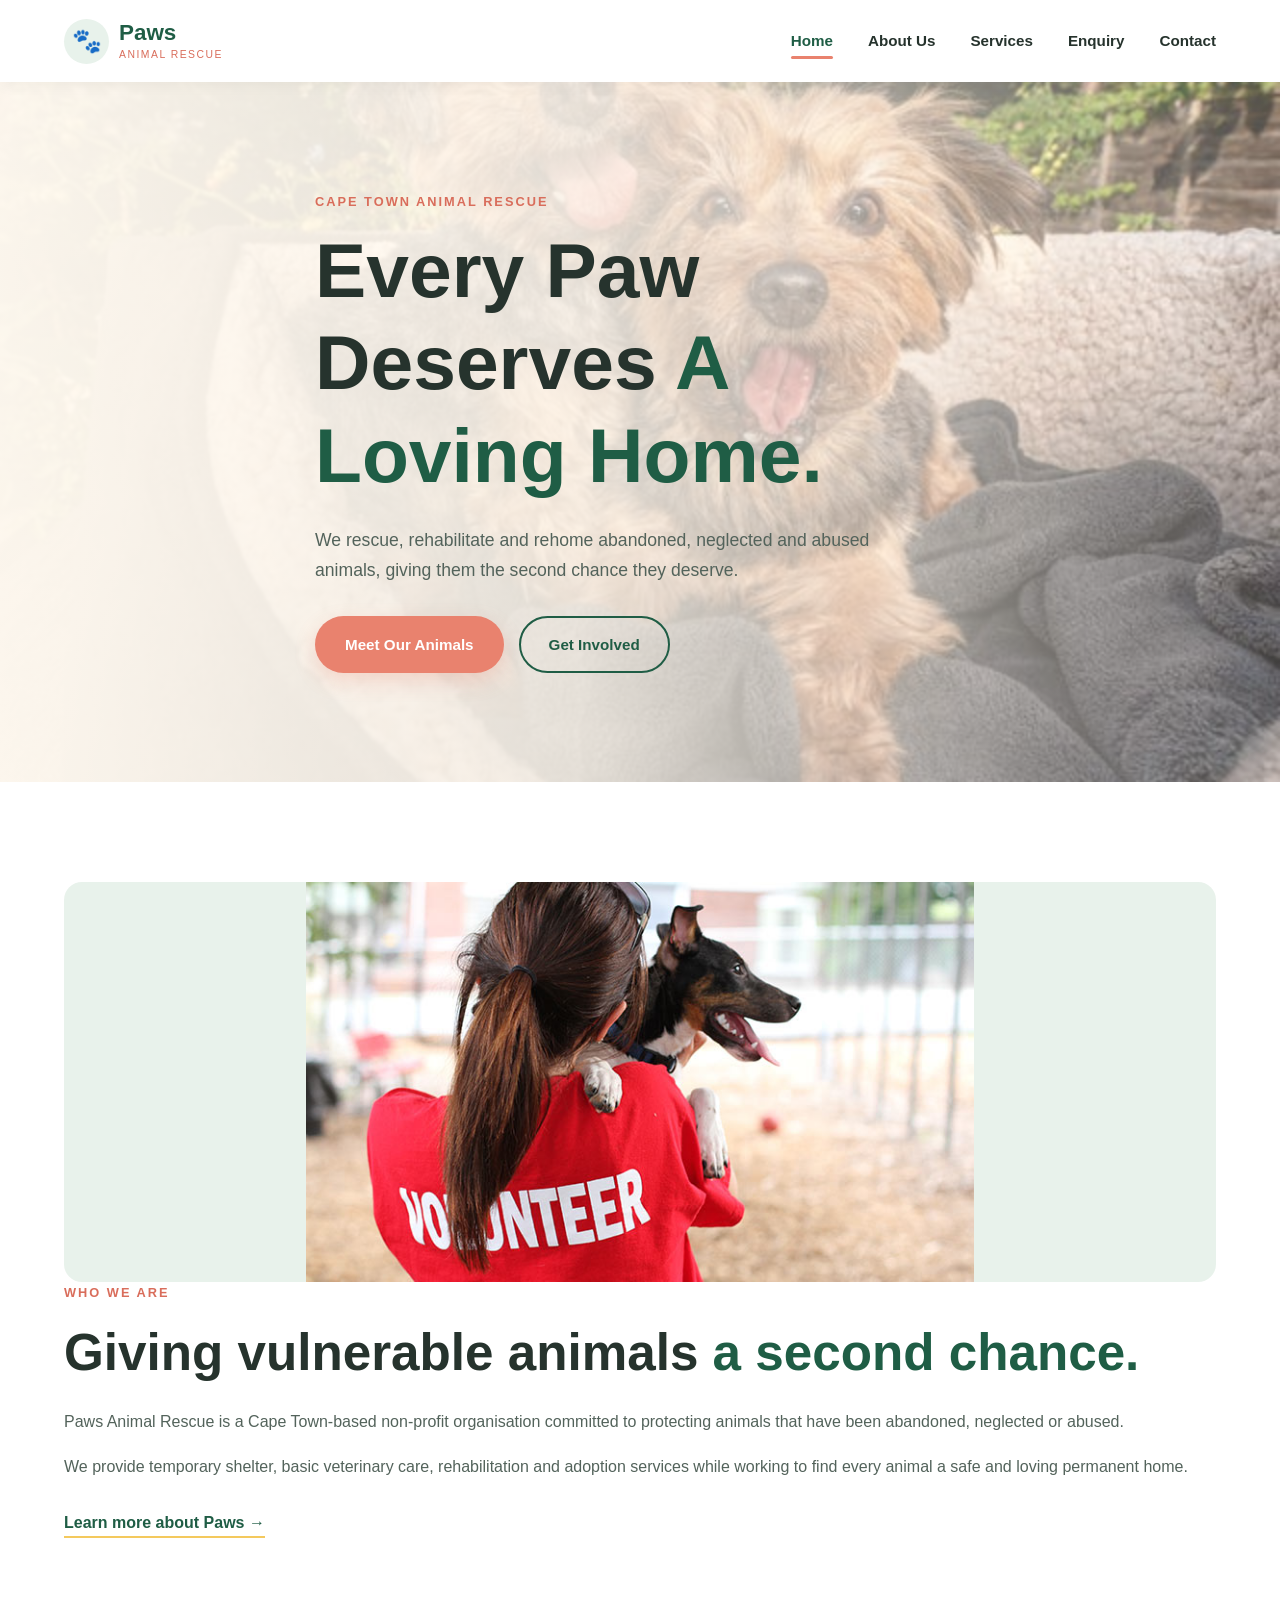
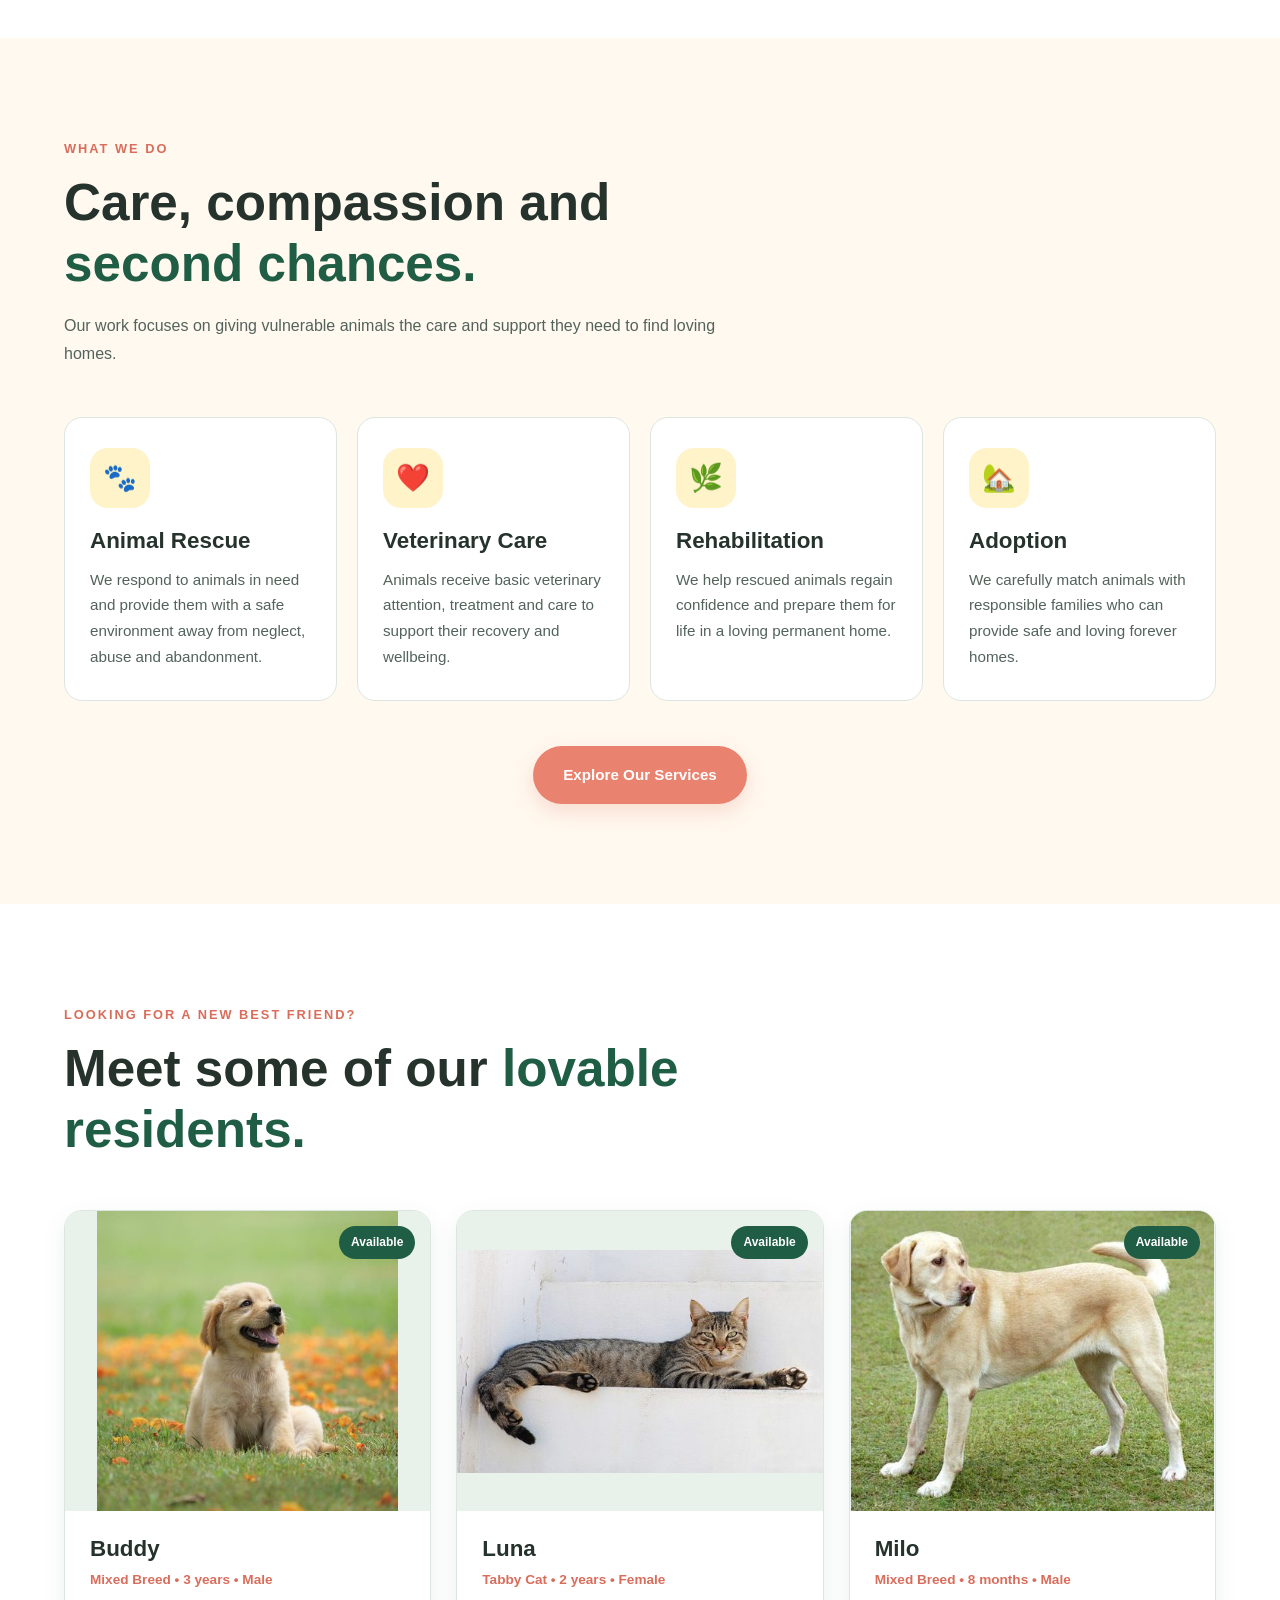
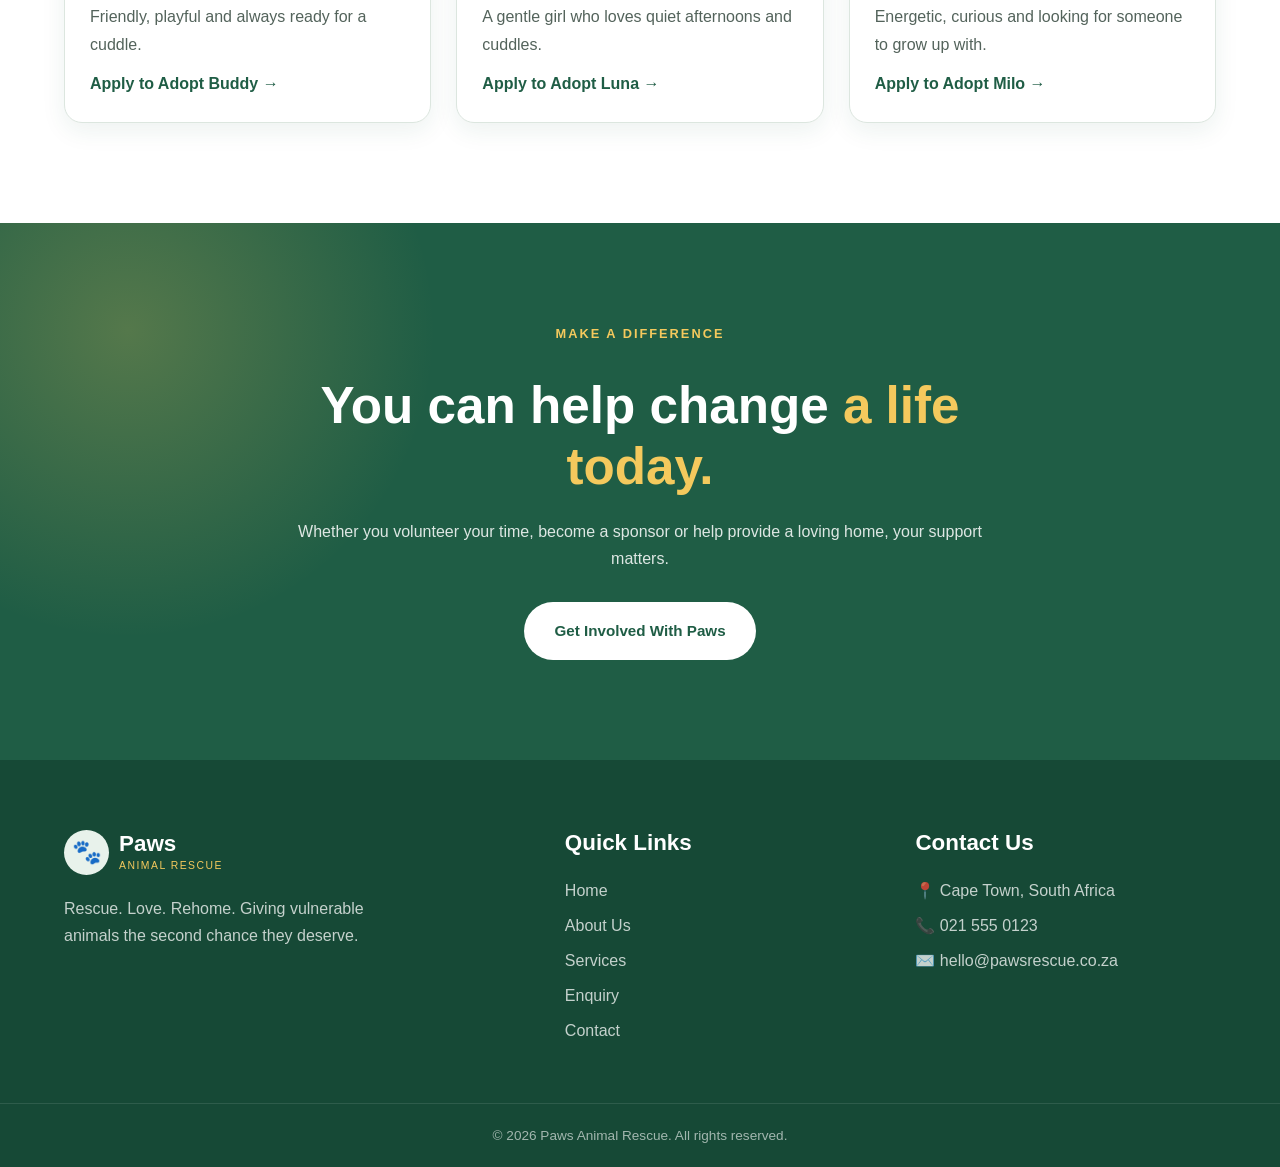
==== index.html @ b42ee478 "Upload animal rescue website" ====
<!DOCTYPE html>
<html lang="en">

<head>
    <!-- Basic page information -->
    <meta charset="UTF-8">
    <meta name="viewport" content="width=device-width, initial-scale=1.0">

    <!-- SEO description -->
    <meta name="description"
        content="Paws Animal Rescue is a Cape Town non-profit organisation dedicated to rescuing, caring for and rehoming vulnerable animals.">

    <title>Paws Animal Rescue | Home</title>

    <!-- Main stylesheet -->
    <link rel="stylesheet" href="css/style.css">
</head>

<body>

    <!-- =========================
         HEADER AND NAVIGATION
         ========================= -->

    <header>

        <nav class="navbar">

            <!-- Organisation logo/name -->
            <a href="index.html" class="logo">
                <span class="logo-icon">🐾</span>

                <span class="logo-text">
                    <strong>Paws</strong>
                    <small>Animal Rescue</small>
                </span>
            </a>

            <!-- Navigation links -->
            <ul class="nav-links">

                <li>
                    <a href="index.html" class="active">Home</a>
                </li>

                <li>
                    <a href="about.html">About Us</a>
                </li>

                <li>
                    <a href="services.html">Services</a>
                </li>

                <li>
                    <a href="enquiry.html">Enquiry</a>
                </li>

                <li>
                    <a href="contact.html">Contact</a>
                </li>

            </ul>

            <!-- Mobile navigation button -->
            <button class="menu-toggle" id="menuToggle" aria-label="Open navigation menu">
                ☰
            </button>

        </nav>

    </header>


    <!-- =========================
         MAIN CONTENT
         ========================= -->

    <main>

        <!-- Hero section -->
        <section class="hero">

            <div class="hero-content">

                <p class="eyebrow">
                    Cape Town Animal Rescue
                </p>

                <h1>
                    Every Paw Deserves
                    <span>A Loving Home.</span>
                </h1>

                <p class="hero-description">
                    We rescue, rehabilitate and rehome abandoned,
                    neglected and abused animals, giving them the
                    second chance they deserve.
                </p>

                <!-- Main calls to action -->
                <div class="hero-buttons">

                    <a href="services.html" class="btn btn-primary">
                        Meet Our Animals
                    </a>

                    <a href="enquiry.html" class="btn btn-secondary">
                        Get Involved
                    </a>

                </div>

            </div>

        </section>


        <!-- Introduction section -->
        <section class="intro-section">

            <div class="section-container">

                <div class="image-content">

                    <picture>
                        <source
                            srcset="images/responsive/about-480w.jpg 480w, images/about.jpg 694w"
                            sizes="(max-width: 700px) 100vw, 50vw"
                            type="image/jpeg">

                        <img src="images/about.jpg"
                            srcset="images/responsive/about-480w.jpg 480w, images/about.jpg 694w"
                            sizes="(max-width: 700px) 100vw, 50vw"
                            alt="A rescued dog receiving care from a volunteer">
                    </picture>

                </div>

                <div class="text-content">

                    <p class="section-label">
                        WHO WE ARE
                    </p>

                    <h2>
                        Giving vulnerable animals
                        <span>a second chance.</span>
                    </h2>

                    <p>
                        Paws Animal Rescue is a Cape Town-based non-profit
                        organisation committed to protecting animals that
                        have been abandoned, neglected or abused.
                    </p>

                    <p>
                        We provide temporary shelter, basic veterinary care,
                        rehabilitation and adoption services while working
                        to find every animal a safe and loving permanent home.
                    </p>

                    <a href="about.html" class="text-link">
                        Learn more about Paws →
                    </a>

                </div>

            </div>

        </section>


        <!-- Services preview -->
        <section class="services-preview">

            <div class="section-container">

                <div class="section-heading">

                    <p class="section-label">
                        WHAT WE DO
                    </p>

                    <h2>
                        Care, compassion and
                        <span>second chances.</span>
                    </h2>

                    <p>
                        Our work focuses on giving vulnerable animals
                        the care and support they need to find loving homes.
                    </p>

                </div>


                <div class="service-cards">

                    <!-- Rescue -->
                    <article class="service-card">

                        <div class="service-icon">
                            🐾
                        </div>

                        <h3>
                            Animal Rescue
                        </h3>

                        <p>
                            We respond to animals in need and provide
                            them with a safe environment away from
                            neglect, abuse and abandonment.
                        </p>

                    </article>


                    <!-- Veterinary care -->
                    <article class="service-card">

                        <div class="service-icon">
                            ❤️
                        </div>

                        <h3>
                            Veterinary Care
                        </h3>

                        <p>
                            Animals receive basic veterinary attention,
                            treatment and care to support their recovery
                            and wellbeing.
                        </p>

                    </article>


                    <!-- Rehabilitation -->
                    <article class="service-card">

                        <div class="service-icon">
                            🌿
                        </div>

                        <h3>
                            Rehabilitation
                        </h3>

                        <p>
                            We help rescued animals regain confidence
                            and prepare them for life in a loving
                            permanent home.
                        </p>

                    </article>


                    <!-- Adoption -->
                    <article class="service-card">

                        <div class="service-icon">
                            🏡
                        </div>

                        <h3>
                            Adoption
                        </h3>

                        <p>
                            We carefully match animals with responsible
                            families who can provide safe and loving
                            forever homes.
                        </p>

                    </article>

                </div>

                <div class="center-button">

                    <a href="services.html" class="btn btn-primary">
                        Explore Our Services
                    </a>

                </div>

            </div>

        </section>


        <!-- Featured animals -->
        <section class="animals-preview">

            <div class="section-container">

                <div class="section-heading">

                    <p class="section-label">
                        LOOKING FOR A NEW BEST FRIEND?
                    </p>

                    <h2>
                        Meet some of our
                        <span>lovable residents.</span>
                    </h2>

                </div>


                <div class="animal-cards">

                    <!-- Buddy -->
                    <article class="animal-card">

                        <div class="animal-image">

                            <img src="images/dog-1.jpg"
                                srcset="images/responsive/dog-1-480w.jpg 480w, images/responsive/dog-1-800w.jpg 800w, images/dog-1.jpg 1200w"
                                sizes="(max-width: 700px) 100vw, (max-width: 1000px) 50vw, 33vw"
                                alt="Buddy, a friendly mixed breed dog">

                            <span class="animal-status">
                                Available
                            </span>

                        </div>

                        <div class="animal-details">

                            <h3>Buddy</h3>

                            <p class="animal-meta">
                                Mixed Breed • 3 years • Male
                            </p>

                            <p>
                                Friendly, playful and always ready
                                for a cuddle.
                            </p>

                            <a href="enquiry.html?animal=Buddy">
                                Apply to Adopt Buddy →
                            </a>

                        </div>

                    </article>


                    <!-- Luna -->
                    <article class="animal-card">

                        <div class="animal-image">

                            <img src="images/cat-1.jpg"
                                srcset="images/responsive/cat-1-480w.jpg 480w, images/responsive/cat-1-800w.jpg 800w, images/responsive/cat-1-1200w.jpg 1200w, images/cat-1.jpg 1280w"
                                sizes="(max-width: 700px) 100vw, (max-width: 1000px) 50vw, 33vw"
                                alt="Luna, a gentle tabby cat">

                            <span class="animal-status">
                                Available
                            </span>

                        </div>

                        <div class="animal-details">

                            <h3>Luna</h3>

                            <p class="animal-meta">
                                Tabby Cat • 2 years • Female
                            </p>

                            <p>
                                A gentle girl who loves quiet
                                afternoons and cuddles.
                            </p>

                            <a href="enquiry.html?animal=Luna">
                                Apply to Adopt Luna →
                            </a>

                        </div>

                    </article>


                    <!-- Milo -->
                    <article class="animal-card">

                        <div class="animal-image">

                            <img src="images/dog-2.jpg"
                                srcset="images/responsive/dog-2-480w.jpg 480w, images/dog-2.jpg 700w"
                                sizes="(max-width: 700px) 100vw, (max-width: 1000px) 50vw, 33vw"
                                alt="Milo, a young rescue puppy">

                            <span class="animal-status">
                                Available
                            </span>

                        </div>

                        <div class="animal-details">

                            <h3>Milo</h3>

                            <p class="animal-meta">
                                Mixed Breed • 8 months • Male
                            </p>

                            <p>
                                Energetic, curious and looking for
                                someone to grow up with.
                            </p>

                            <a href="enquiry.html?animal=Milo">
                                Apply to Adopt Milo →
                            </a>

                        </div>

                    </article>

                </div>

            </div>

        </section>


        <!-- Call to action -->
        <section class="cta-section">

            <div class="cta-content">

                <p class="section-label">
                    MAKE A DIFFERENCE
                </p>

                <h2>
                    You can help change
                    <span>a life today.</span>
                </h2>

                <p>
                    Whether you volunteer your time, become a sponsor
                    or help provide a loving home, your support matters.
                </p>

                <a href="enquiry.html" class="btn btn-light">
                    Get Involved With Paws
                </a>

            </div>

        </section>

    </main>


    <!-- =========================
         FOOTER
         ========================= -->

    <footer>

        <div class="footer-container">

            <!-- Organisation information -->
            <div class="footer-about">

                <a href="index.html" class="logo">

                    <span class="logo-icon">🐾</span>

                    <span class="logo-text">
                        <strong>Paws</strong>
                        <small>Animal Rescue</small>
                    </span>

                </a>

                <p>
                    Rescue. Love. Rehome.
                    Giving vulnerable animals the second chance
                    they deserve.
                </p>

            </div>


            <!-- Quick links -->
            <div class="footer-links">

                <h3>Quick Links</h3>

                <a href="index.html">Home</a>
                <a href="about.html">About Us</a>
                <a href="services.html">Services</a>
                <a href="enquiry.html">Enquiry</a>
                <a href="contact.html">Contact</a>

            </div>


            <!-- Contact information -->
            <div class="footer-contact">

                <h3>Contact Us</h3>

                <p>📍 Cape Town, South Africa</p>
                <p>📞 021 555 0123</p>
                <p>✉️ hello@pawsrescue.co.za</p>

            </div>

        </div>


        <div class="footer-bottom">

            <p>
                © 2026 Paws Animal Rescue. All rights reserved.
            </p>

        </div>

    </footer>


    <!-- JavaScript file -->
    <script src="js/script.js"></script>

</body>

</html>
---- css/style.css ----
/* =========================================================
   PAWS ANIMAL RESCUE
   Main Website Stylesheet

   Colour Theme:
   Forest Green - Nature and trust
   Sage Green  - Growth and healing
   Warm Cream  - Comfort and warmth
   Coral       - Love and compassion
   Yellow      - Hope and happiness
========================================================= */


/* =========================================================
   1. CSS VARIABLES
========================================================= */

:root {

    --forest-green: #1f5d45;
    --deep-green: #164936;
    --sage-green: #5e9c76;
    --light-sage: #e8f2eb;

    --cream: #fff9f0;
    --warm-white: #ffffff;

    --coral: #e9826e;
    --coral-dark: #d96d5b;

    --yellow: #f4c95d;
    --yellow-light: #fff3c9;

    --dark-text: #26332d;
    --medium-text: #53635b;
    --light-text: #718078;

    --border: #dce6df;

    --shadow-light: 0 8px 25px rgba(31, 93, 69, 0.08);
    --shadow-medium: 0 15px 40px rgba(31, 93, 69, 0.12);

    --border-radius: 18px;
    --small-radius: 10px;

    --max-width: 1200px;

}


/* =========================================================
   2. GENERAL RESET
========================================================= */

* {
    margin: 0;
    padding: 0;
    box-sizing: border-box;
}


html {
    scroll-behavior: smooth;
}


body {
    font-family: Arial, Helvetica, sans-serif;
    background-color: var(--cream);
    color: var(--dark-text);
    line-height: 1.7;
}


/* Prevent images from overflowing their containers */

img {
    max-width: 100%;
    display: block;
}


/* Remove default link styling */

a {
    color: inherit;
    text-decoration: none;
}


/* Make buttons and form elements use the same font */

button,
input,
select,
textarea {
    font-family: inherit;
}


/* =========================================================
   3. GENERAL CONTAINERS
========================================================= */

.section-container {
    width: 90%;
    max-width: var(--max-width);
    margin: 0 auto;
}


.section-spacing {
    padding: 6.25rem 0;
}


/* =========================================================
   4. TYPOGRAPHY
========================================================= */

h1,
h2,
h3 {
    line-height: 1.2;
    color: var(--dark-text);
}


h1 {
    font-size: clamp(2.6rem, 6vw, 5rem);
}


h2 {
    font-size: clamp(2rem, 4vw, 3.2rem);
}


h3 {
    font-size: 1.4rem;
}


p {
    color: var(--medium-text);
}


.section-label,
.eyebrow {
    color: var(--coral-dark);
    font-size: 0.8rem;
    font-weight: bold;
    letter-spacing: 2px;
    text-transform: uppercase;
    margin-bottom: 12px;
}


h1 span,
h2 span {
    color: var(--forest-green);
}


.section-heading {
    max-width: 700px;
    margin-bottom: 50px;
}


.section-heading.centered {
    text-align: center;
    margin-left: auto;
    margin-right: auto;
}


.section-heading p:last-child {
    margin-top: 18px;
}


/* =========================================================
   5. HEADER AND NAVIGATION
========================================================= */

header {
    background-color: var(--warm-white);
    position: sticky;
    top: 0;
    z-index: 1000;
    box-shadow: 0 2px 15px rgba(0, 0, 0, 0.05);
}


.navbar {
    width: 90%;
    max-width: var(--max-width);
    margin: 0 auto;

    min-height: 5.125rem;

    display: flex;
    align-items: center;
    justify-content: space-between;
}


/* Organisation logo */

.logo {
    display: flex;
    align-items: center;
    gap: 0.625rem;
}


.logo-icon {
    width: 45px;
    height: 45px;

    display: flex;
    align-items: center;
    justify-content: center;

    background-color: var(--light-sage);
    border-radius: 50%;

    font-size: 1.5rem;
}


.logo-text {
    display: flex;
    flex-direction: column;
    line-height: 1;
}


.logo-text strong {
    color: var(--forest-green);
    font-size: 1.4rem;
}


.logo-text small {
    color: var(--coral-dark);
    font-size: 0.65rem;
    letter-spacing: 1.5px;
    text-transform: uppercase;
    margin-top: 5px;
}


/* Navigation links */

.nav-links {
    list-style: none;

    display: flex;
    align-items: center;
    gap: 2.1875rem;
}


.nav-links a {
    position: relative;

    color: var(--dark-text);
    font-size: 0.95rem;
    font-weight: bold;

    padding: 0.625rem 0;

    transition: color 0.3s ease;
}


.nav-links a:hover,
.nav-links a.active {
    color: var(--forest-green);
}


/* Underline for active navigation */

.nav-links a::after {
    content: "";

    position: absolute;
    bottom: 0;
    left: 0;

    width: 0;
    height: 3px;

    background-color: var(--coral);

    border-radius: 10px;

    transition: width 0.3s ease;
}


.nav-links a:hover::after,
.nav-links a.active::after {
    width: 100%;
}


/* Mobile menu button */

.menu-toggle {
    display: none;

    border: none;
    background: none;

    font-size: 1.8rem;
    color: var(--forest-green);

    cursor: pointer;
}


/* =========================================================
   6. BUTTONS
========================================================= */

.btn {
    display: inline-flex;
    align-items: center;
    justify-content: center;

    padding: 0.875rem 1.75rem;

    border-radius: 50px;

    font-weight: bold;
    font-size: 0.95rem;

    border: 2px solid transparent;

    cursor: pointer;

    transition:
        transform 0.3s ease,
        background-color 0.3s ease,
        box-shadow 0.3s ease;
}


.btn:hover {
    transform: translateY(-3px);
}


.btn-primary {
    background-color: var(--coral);
    color: white;

    box-shadow: 0 8px 20px rgba(233, 130, 110, 0.25);
}


.btn-primary:hover {
    background-color: var(--coral-dark);
}


.btn-secondary {
    background-color: transparent;
    color: var(--forest-green);

    border-color: var(--forest-green);
}


.btn-secondary:hover {
    background-color: var(--forest-green);
    color: white;
}


.btn-light {
    background-color: white;
    color: var(--forest-green);
}


.btn-light:hover {
    background-color: var(--yellow-light);
}


/* =========================================================
   7. HOMEPAGE HERO
========================================================= */

.hero {
    min-height: 700px;

    display: flex;
    align-items: center;

    position: relative;

    background:
        linear-gradient(
            90deg,
            rgba(255, 249, 240, 0.98) 0%,
            rgba(255, 249, 240, 0.88) 45%,
            rgba(255, 249, 240, 0.25) 100%
        ),

        url("../images/hero.jpg");

    background-size: cover;
    background-position: center;
}


.hero-content {
    width: 90%;
    max-width: var(--max-width);
    margin: 0 auto;

    max-width: 650px;
}


.hero h1 {
    margin-bottom: 25px;
}


.hero-description {
    max-width: 580px;

    font-size: 1.1rem;

    margin-bottom: 30px;
}


.hero-buttons {
    display: flex;
    flex-wrap: wrap;
    gap: 0.9375rem;
}


/* =========================================================
   8. PAGE BANNER
========================================================= */

.page-banner {
    padding: 6.875rem 0;

    background:
        radial-gradient(
            circle at top right,
            rgba(244, 201, 93, 0.35),
            transparent 35%
        ),

        var(--light-sage);
}


.page-banner .section-container {
    max-width: 900px;
}


.page-banner h1 {
    margin-bottom: 20px;
}


.page-banner p:last-child {
    max-width: 650px;
    font-size: 1.1rem;
}


/* =========================================================
   9. TWO COLUMN LAYOUTS
========================================================= */

.two-column {
    display: grid;

    grid-template-columns: 1fr 1fr;

    gap: 4.375rem;

    align-items: center;
}


/* =========================================================
   10. IMAGE HANDLING
========================================================= */

/*
   IMPORTANT IMAGE RULE

   Images use object-fit: contain.

   This means the ENTIRE image remains visible.
   It will NOT be cropped, stretched or zoomed.

   If an image has different proportions from its
   container, some empty space may remain around it.
   This is intentional because we do not want to
   cut any part of the photograph.
*/


.image-content {
    width: 100%;

    min-height: 400px;

    background-color: var(--light-sage);

    border-radius: var(--border-radius);

    overflow: hidden;

    display: flex;
    align-items: center;
    justify-content: center;
}


.image-content img {
    width: 100%;
    height: 100%;

    min-height: 400px;

    object-fit: contain;

    background-color: var(--light-sage);
}


/*
   General content images

   contain = show the entire image.
*/

img {
    object-fit: contain;
}


/* =========================================================
   11. INTRODUCTION SECTION
========================================================= */

.intro-section {
    padding: 6.25rem 0;

    background-color: var(--warm-white);
}


.text-content h2 {
    margin-bottom: 25px;
}


.text-content p {
    margin-bottom: 18px;
}


.text-link {
    display: inline-block;

    margin-top: 10px;

    color: var(--forest-green);

    font-weight: bold;

    border-bottom: 2px solid var(--yellow);
}


.text-link:hover {
    color: var(--coral-dark);
}


/* =========================================================
   12. SERVICES PREVIEW
========================================================= */

.services-preview {
    padding: 6.25rem 0;

    background-color: var(--cream);
}


.service-cards {
    display: grid;

    grid-template-columns: repeat(4, 1fr);

    gap: 1.25rem;
}


.service-card {
    background-color: white;

    padding: 1.875rem 1.5625rem;

    border-radius: var(--border-radius);

    border: 1px solid var(--border);

    transition:
        transform 0.3s ease,
        box-shadow 0.3s ease;
}


.service-card:hover {
    transform: translateY(-8px);

    box-shadow: var(--shadow-medium);
}


.service-icon {
    width: 60px;
    height: 60px;

    display: flex;
    align-items: center;
    justify-content: center;

    background-color: var(--yellow-light);

    border-radius: 18px;

    font-size: 1.7rem;

    margin-bottom: 20px;
}


.service-card h3 {
    margin-bottom: 12px;
}


.service-card p {
    font-size: 0.95rem;
}


/* Center button */

.center-button {
    text-align: center;
    margin-top: 45px;
}


/* =========================================================
   13. ANIMAL CARDS
========================================================= */

.animals-preview {
    padding: 6.25rem 0;

    background-color: var(--warm-white);
}


.animal-cards {
    display: grid;

    grid-template-columns: repeat(3, 1fr);

    gap: 1.5625rem;
}


.animal-card {
    background-color: white;

    border-radius: var(--border-radius);

    overflow: hidden;

    border: 1px solid var(--border);

    box-shadow: var(--shadow-light);

    transition: transform 0.3s ease;
}


.animal-card:hover {
    transform: translateY(-8px);
}


/*
   Animal images have a fixed viewing area.

   object-fit: contain ensures the complete photo
   remains visible instead of being cropped.
*/

.animal-image {
    width: 100%;
    height: 300px;

    background-color: var(--light-sage);

    position: relative;

    display: flex;
    align-items: center;
    justify-content: center;

    overflow: hidden;
}


.animal-image img {
    width: 100%;
    height: 100%;

    object-fit: contain;
}


.animal-status {
    position: absolute;

    top: 15px;
    right: 15px;

    background-color: var(--forest-green);
    color: white;

    padding: 0.375rem 0.75rem;

    border-radius: 50px;

    font-size: 0.75rem;
    font-weight: bold;
}


.animal-details {
    padding: 1.5625rem;
}


.animal-details h3 {
    margin-bottom: 5px;
}


.animal-meta {
    color: var(--coral-dark);

    font-size: 0.85rem;

    font-weight: bold;

    margin-bottom: 12px;
}


.animal-details p {
    margin-bottom: 12px;
}


.animal-details a {
    color: var(--forest-green);

    font-weight: bold;
}


/* =========================================================
   14. CTA SECTION
========================================================= */

.cta-section {
    padding: 6.25rem 1.25rem;

    background:
        radial-gradient(
            circle at 10% 20%,
            rgba(244, 201, 93, 0.25),
            transparent 25%
        ),

        var(--forest-green);

    text-align: center;
}


.cta-content {
    max-width: 700px;

    margin: 0 auto;
}


.cta-section .section-label {
    color: var(--yellow);
}


.cta-section h2 {
    color: white;

    margin-bottom: 20px;
}


.cta-section h2 span {
    color: var(--yellow);
}


.cta-section p {
    color: rgba(255, 255, 255, 0.85);

    margin-bottom: 30px;
}


/* =========================================================
   15. MISSION AND VISION
========================================================= */

.mission-section {
    padding: 6.25rem 0;

    background-color: var(--light-sage);
}


.mission-grid {
    display: grid;

    grid-template-columns: 1fr 1fr;

    gap: 1.875rem;
}


.mission-card {
    background-color: white;

    padding: 2.8125rem;

    border-radius: var(--border-radius);

    box-shadow: var(--shadow-light);
}


.mission-icon {
    font-size: 2rem;

    margin-bottom: 20px;
}


.mission-card h2 {
    font-size: 2rem;

    margin-bottom: 15px;
}


/* =========================================================
   16. VALUES
========================================================= */

.values-section {
    background-color: var(--cream);
}


.value-grid {
    display: grid;

    grid-template-columns: repeat(4, 1fr);

    gap: 1.25rem;
}


.value-card {
    text-align: center;

    padding: 2.1875rem 1.5625rem;

    background-color: white;

    border-radius: var(--border-radius);

    border: 1px solid var(--border);
}


.value-icon {
    font-size: 2rem;

    margin-bottom: 15px;
}


.value-card h3 {
    margin-bottom: 10px;
}


/* =========================================================
   17. TEAM
========================================================= */

.team-section {
    background-color: var(--warm-white);
}


.team-grid {
    display: grid;

    grid-template-columns: repeat(3, 1fr);

    gap: 1.5625rem;
}


.team-card {
    background-color: white;

    border: 1px solid var(--border);

    border-radius: var(--border-radius);

    overflow: hidden;

    box-shadow: var(--shadow-light);
}


.team-card img {
    width: 100%;
    height: 280px;

    background-color: var(--light-sage);

    object-fit: contain;
}


.team-card div {
    padding: 1.25rem;
}


.team-card h3 {
    margin-bottom: 5px;
}


.team-card p {
    color: var(--coral-dark);

    font-weight: bold;
}


/* =========================================================
   18. SERVICES PAGE
========================================================= */

.services-section {
    background-color: var(--cream);
}


.service-grid {
    display: grid;

    grid-template-columns: 1fr 1fr;

    gap: 1.875rem;
}


.service-large-card {
    background-color: white;

    border-radius: var(--border-radius);

    overflow: hidden;

    border: 1px solid var(--border);

    box-shadow: var(--shadow-light);

    transition: transform 0.3s ease;
}


.service-large-card:hover {
    transform: translateY(-6px);
}


.service-card-image {
    width: 100%;
    height: 300px;

    background-color: var(--light-sage);

    display: flex;
    align-items: center;
    justify-content: center;

    overflow: hidden;
}


.service-card-image img {
    width: 100%;
    height: 100%;

    object-fit: contain;
}


.service-card-content {
    padding: 1.875rem;
}


.service-number {
    color: var(--coral);

    font-weight: bold;

    font-size: 0.85rem;
}


.service-card-content h3 {
    margin: 0.5rem 0 0.75rem;

    font-size: 1.7rem;
}


/* =========================================================
   19. ADOPTION INFORMATION
========================================================= */

.adoption-info {
    background-color: var(--warm-white);
}


/* =========================================================
   20. ENQUIRY PAGE
========================================================= */

.enquiry-intro {
    background-color: var(--cream);
}


.involvement-grid {
    display: grid;

    grid-template-columns: repeat(3, 1fr);

    gap: 1.5625rem;
}


.involvement-card {
    padding: 2.1875rem;

    background-color: white;

    border-radius: var(--border-radius);

    border: 1px solid var(--border);

    text-align: center;

    box-shadow: var(--shadow-light);
}


.involvement-icon {
    font-size: 2.2rem;

    margin-bottom: 15px;
}


.involvement-card h3 {
    margin-bottom: 12px;
}


.form-section {
    padding: 6.25rem 0;

    background-color: var(--light-sage);
}


.form-container {
    max-width: 850px;
}


.form-heading {
    text-align: center;

    margin-bottom: 45px;
}


.form-heading h2 {
    margin-bottom: 15px;
}


.enquiry-form,
.contact-form {
    background-color: white;

    padding: 2.8125rem;

    border-radius: var(--border-radius);

    box-shadow: var(--shadow-medium);
}


.form-row {
    display: grid;

    grid-template-columns: 1fr 1fr;

    gap: 1.25rem;
}


.form-group {
    margin-bottom: 25px;
}


.form-group label,
.form-group legend {
    display: block;

    margin-bottom: 8px;

    font-weight: bold;

    color: var(--dark-text);
}


input,
select,
textarea {
    width: 100%;

    padding: 0.875rem 1rem;

    border: 1px solid var(--border);

    border-radius: var(--small-radius);

    background-color: var(--cream);

    color: var(--dark-text);

    font-size: 0.95rem;

    outline: none;

    transition:
        border-color 0.3s ease,
        box-shadow 0.3s ease;
}


input:focus,
select:focus,
textarea:focus {
    border-color: var(--sage-green);

    box-shadow: 0 0 0 3px rgba(94, 156, 118, 0.15);
}


textarea {
    resize: vertical;

    min-height: 150px;
}


fieldset {
    border: none;
}


.radio-options {
    display: flex;

    gap: 1.875rem;
}


.radio-options label {
    display: flex;

    align-items: center;

    gap: 0.5rem;

    font-weight: normal;
}


.radio-options input {
    width: auto;
}


.form-message {
    margin-top: 20px;

    padding: 0.9375rem;

    border-radius: var(--small-radius);

    display: none;
}


.form-message.success {
    display: block;

    background-color: var(--light-sage);

    color: var(--forest-green);
}


.form-message.error {
    display: block;

    background-color: #fde9e5;

    color: #a84332;
}


/* =========================================================
   21. CONTACT PAGE
========================================================= */

.contact-section {
    background-color: var(--cream);
}


.location-grid {
    display: grid;

    grid-template-columns: 1fr 1fr;

    gap: 1.875rem;
}


.location-card {
    background-color: white;

    padding: 2.1875rem;

    border-radius: var(--border-radius);

    border: 1px solid var(--border);

    box-shadow: var(--shadow-light);
}


.location-icon {
    width: 55px;
    height: 55px;

    display: flex;
    align-items: center;
    justify-content: center;

    background-color: var(--yellow-light);

    border-radius: 50%;

    font-size: 1.5rem;

    margin-bottom: 20px;
}


.location-card h3 {
    margin-bottom: 15px;
}


.location-card p {
    margin-bottom: 12px;
}


.location-address {
    font-size: 1rem;

    color: var(--dark-text);
}


/*
   These are temporary map areas.

   They can later be replaced with actual
   embedded Google Maps if required.
*/

.map-placeholder {
    height: 220px;

    margin-top: 25px;

    background-color: var(--light-sage);

    border-radius: var(--small-radius);

    display: flex;

    flex-direction: column;

    align-items: center;

    justify-content: center;

    text-align: center;
}


.map-placeholder span {
    font-size: 2rem;
}


.map-placeholder p {
    color: var(--forest-green);

    font-weight: bold;

    margin-top: 5px;
}


/* Contact form layout */

.contact-form-section {
    background-color: var(--warm-white);
}


.contact-form-layout {
    display: grid;

    grid-template-columns: 0.8fr 1.2fr;

    gap: 3.75rem;

    align-items: start;
}


.contact-form-intro h2 {
    margin-bottom: 20px;
}


.contact-details {
    margin-top: 30px;
}


.contact-details p {
    margin-bottom: 12px;

    color: var(--forest-green);
}


/* Opening hours */

.hours-section {
    padding: 4.375rem 0;

    background-color: var(--light-sage);
}


.hours-content {
    display: flex;

    align-items: center;
    justify-content: space-between;

    gap: 2.5rem;
}


.hours-list {
    min-width: 400px;
}


.hours-list div {
    display: flex;

    justify-content: space-between;

    gap: 1.875rem;

    padding: 0.9375rem 0;

    border-bottom: 1px solid rgba(31, 93, 69, 0.15);
}


.hours-list span {
    color: var(--medium-text);
}


.hours-list strong {
    color: var(--forest-green);
}


/* =========================================================
   22. FOOTER
========================================================= */

footer {
    background-color: var(--deep-green);

    color: white;
}


.footer-container {
    width: 90%;
    max-width: var(--max-width);

    margin: 0 auto;

    padding: 4.375rem 0 3.125rem;

    display: grid;

    grid-template-columns: 1.5fr 1fr 1fr;

    gap: 3.125rem;
}


.footer-about .logo-text strong {
    color: white;
}


.footer-about .logo-text small {
    color: var(--yellow);
}


.footer-about p {
    color: rgba(255, 255, 255, 0.75);

    max-width: 350px;

    margin-top: 20px;
}


.footer-links,
.footer-contact {
    display: flex;

    flex-direction: column;

    align-items: flex-start;
}


.footer-links h3,
.footer-contact h3 {
    color: white;

    margin-bottom: 20px;
}


.footer-links a {
    color: rgba(255, 255, 255, 0.75);

    margin-bottom: 8px;

    transition: color 0.3s ease;
}


.footer-links a:hover {
    color: var(--yellow);
}


.footer-contact p {
    color: rgba(255, 255, 255, 0.75);

    margin-bottom: 8px;
}


.footer-bottom {
    border-top: 1px solid rgba(255, 255, 255, 0.1);

    padding: 1.25rem;

    text-align: center;
}


.footer-bottom p {
    color: rgba(255, 255, 255, 0.6);

    font-size: 0.85rem;
}


/* =========================================================
   23. RESPONSIVE DESIGN - TABLETS
========================================================= */

@media (max-width: 1000px) {

    .service-cards {
        grid-template-columns: 1fr 1fr;
    }


    .animal-cards {
        grid-template-columns: 1fr 1fr;
    }


    .value-grid {
        grid-template-columns: 1fr 1fr;
    }


    .team-grid {
        grid-template-columns: 1fr 1fr;
    }


    .service-grid {
        grid-template-columns: 1fr;
    }


    .contact-form-layout {
        grid-template-columns: 1fr;
    }


    .footer-container {
        grid-template-columns: 1fr 1fr;
    }

}


/* =========================================================
   24. RESPONSIVE DESIGN - MOBILE
========================================================= */

@media (max-width: 700px) {

    .section-spacing {
        padding: 4.375rem 0;
    }


    /* Mobile navigation */

    .menu-toggle {
        display: block;
    }


    .nav-links {
        position: absolute;

        top: 5.125rem;
        left: 0;

        width: 100%;

        background-color: white;

        flex-direction: column;

        gap: 0;

        padding: 0.9375rem 0;

        box-shadow: 0 10px 20px rgba(0, 0, 0, 0.08);

        display: none;
    }


    .nav-links.show {
        display: flex;
    }


    .nav-links li {
        width: 100%;

        text-align: center;
    }


    .nav-links a {
        display: block;

        padding: 0.9375rem;
    }


    /* Hero */

    .hero {
        min-height: 650px;

        background:
            linear-gradient(
                rgba(255, 249, 240, 0.88),
                rgba(255, 249, 240, 0.88)
            ),

            url("../images/hero.jpg");

        background-size: cover;
        background-position: center;
    }


    .hero h1 {
        font-size: 3rem;
    }


    .hero-buttons {
        flex-direction: column;

        align-items: stretch;
    }


    .btn {
        width: 100%;
    }


    /* Two columns become one */

    .two-column {
        grid-template-columns: 1fr;

        gap: 2.5rem;
    }


    /* Service cards */

    .service-cards {
        grid-template-columns: 1fr;
    }


    .animal-cards {
        grid-template-columns: 1fr;
    }


    .value-grid {
        grid-template-columns: 1fr;
    }


    .team-grid {
        grid-template-columns: 1fr;
    }


    .mission-grid {
        grid-template-columns: 1fr;
    }


    .involvement-grid {
        grid-template-columns: 1fr;
    }


    .location-grid {
        grid-template-columns: 1fr;
    }


    /* Forms */

    .form-row {
        grid-template-columns: 1fr;
    }


    .enquiry-form,
    .contact-form {
        padding: 1.5625rem;
    }


    /* Hours */

    .hours-content {
        flex-direction: column;

        align-items: flex-start;
    }


    .hours-list {
        min-width: 100%;

        width: 100%;
    }


    /* Footer */

    .footer-container {
        grid-template-columns: 1fr;

        gap: 2.1875rem;
    }

}


/* =========================================================
   25. VERY SMALL SCREENS
========================================================= */

@media (max-width: 400px) {

    .logo-text strong {
        font-size: 1.2rem;
    }


    .logo-icon {
        width: 40px;
        height: 40px;
    }


    .hero h1 {
        font-size: 2.4rem;
    }


    .page-banner {
        padding: 5rem 0;
    }


    .section-heading {
        margin-bottom: 35px;
    }

}
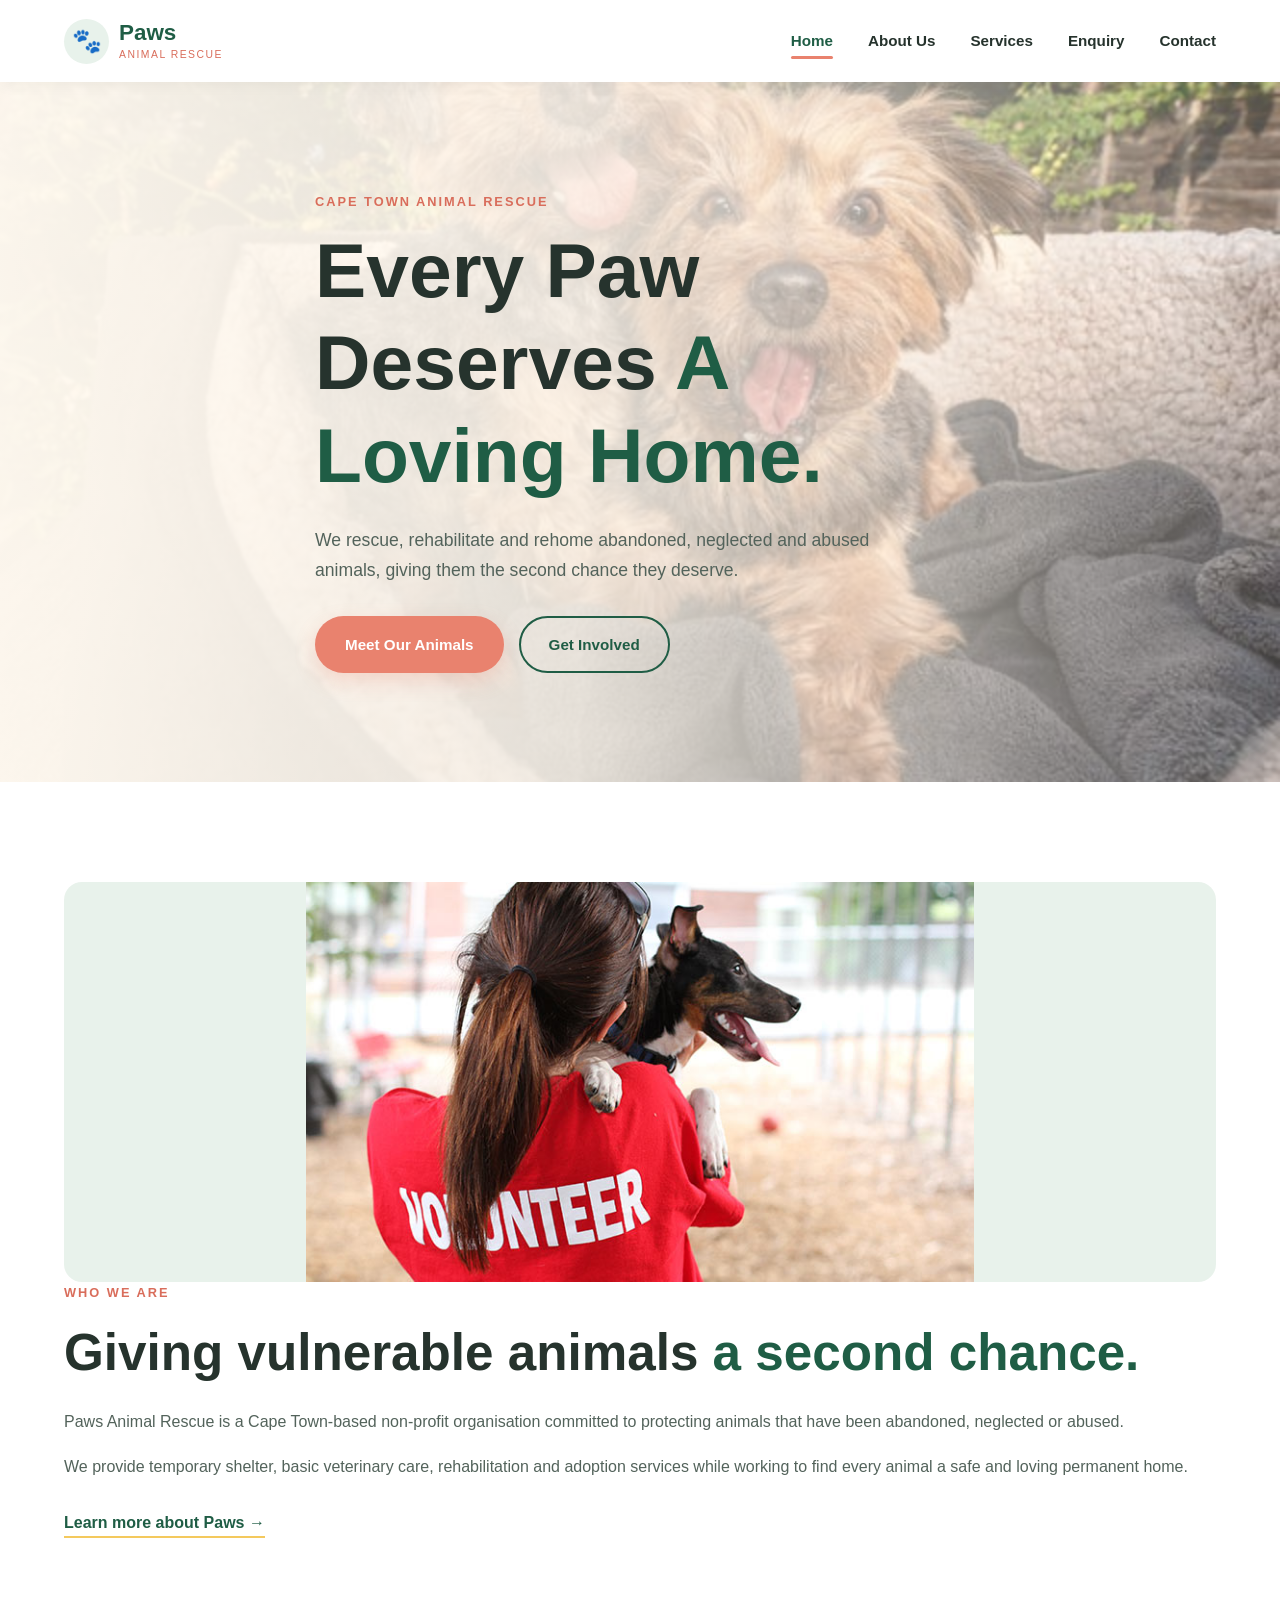
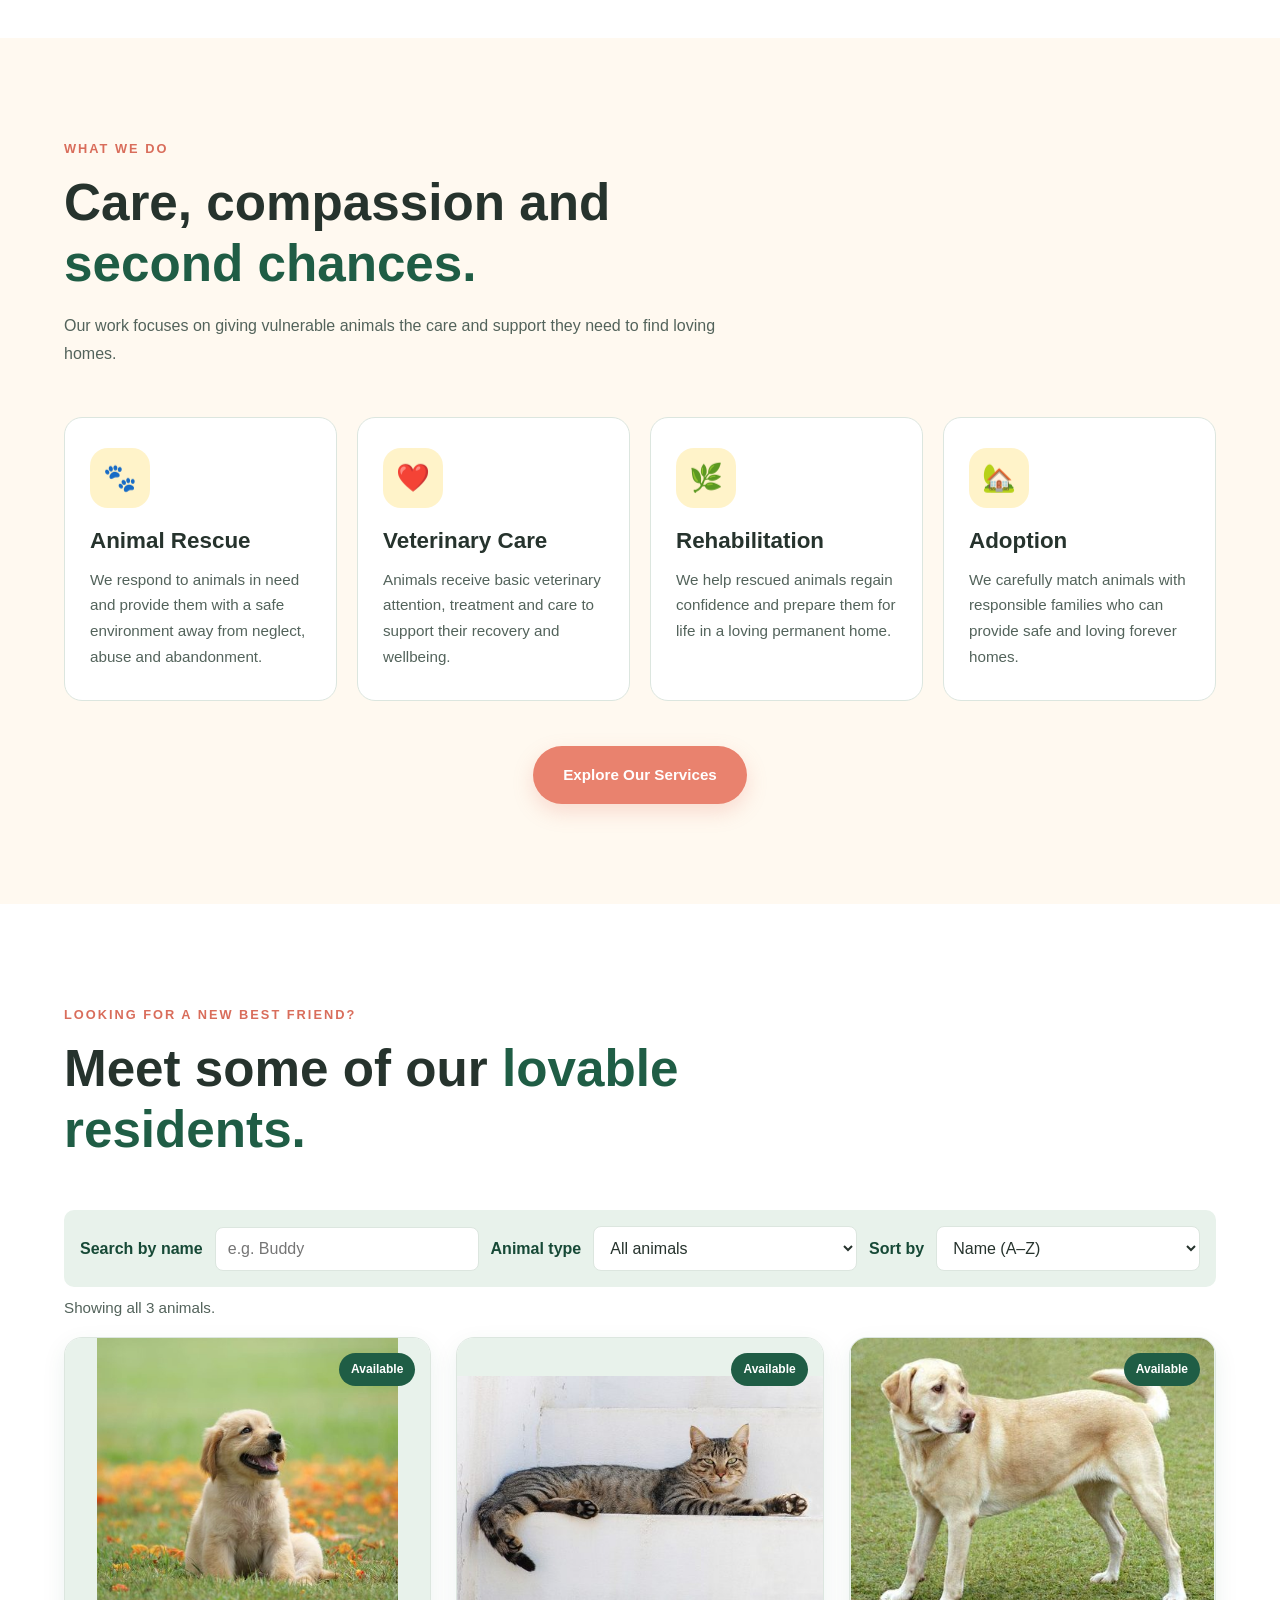
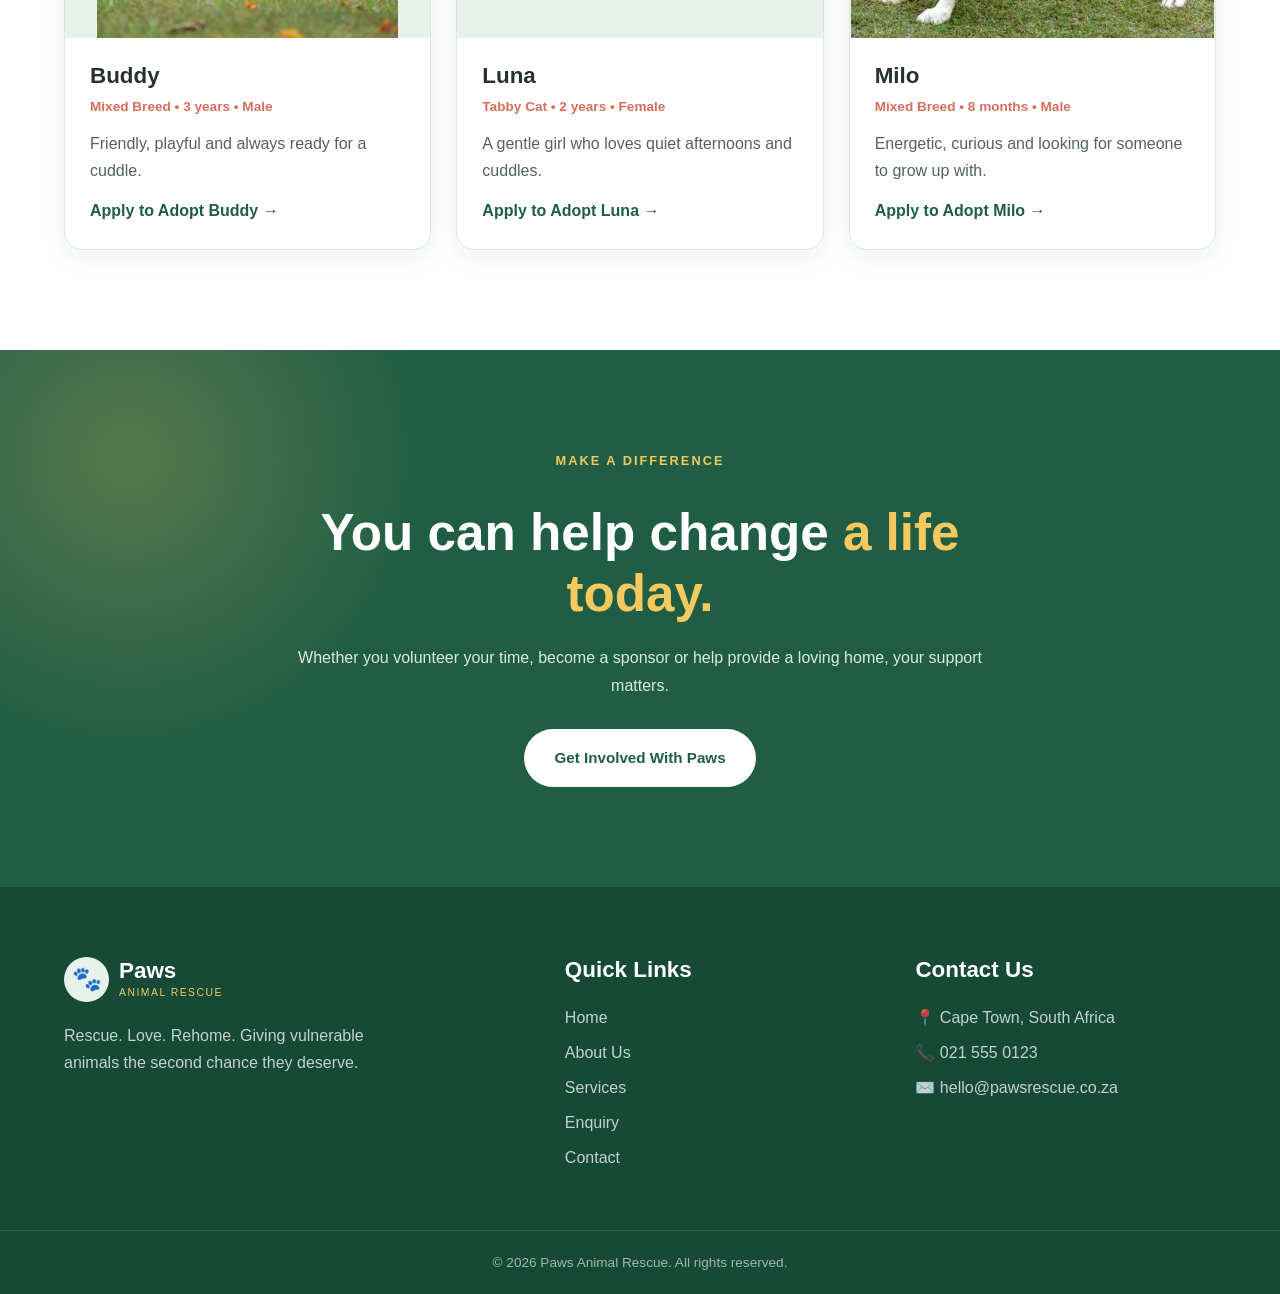
==== commit cb0971ab: "Add interactive Part 3 website features" ====
--- a/index.html
+++ b/index.html
@@ -309,10 +309,28 @@
                 </div>
 
 
-                <div class="animal-cards">
+                <div class="animal-tools" aria-label="Find an animal to adopt">
+                    <label for="animalSearch">Search by name</label>
+                    <input type="search" id="animalSearch" placeholder="e.g. Buddy" autocomplete="off">
+                    <label for="animalSpecies">Animal type</label>
+                    <select id="animalSpecies">
+                        <option value="all">All animals</option>
+                        <option value="dog">Dogs</option>
+                        <option value="cat">Cats</option>
+                    </select>
+                    <label for="animalSort">Sort by</label>
+                    <select id="animalSort">
+                        <option value="name">Name (A–Z)</option>
+                        <option value="age-young">Age (youngest first)</option>
+                        <option value="age-old">Age (oldest first)</option>
+                    </select>
+                </div>
+                <p id="animalResults" class="animal-results" aria-live="polite">Showing all 3 animals.</p>
+
+                <div class="animal-cards" id="animalCards">
 
                     <!-- Buddy -->
-                    <article class="animal-card">
+                    <article class="animal-card" data-name="Buddy" data-species="dog" data-age="3">
 
                         <div class="animal-image">
 
@@ -350,7 +368,7 @@
 
 
                     <!-- Luna -->
-                    <article class="animal-card">
+                    <article class="animal-card" data-name="Luna" data-species="cat" data-age="2">
 
                         <div class="animal-image">
 
@@ -388,7 +406,7 @@
 
 
                     <!-- Milo -->
-                    <article class="animal-card">
+                    <article class="animal-card" data-name="Milo" data-species="dog" data-age="0.67">
 
                         <div class="animal-image">
 
--- a/css/style.css
+++ b/css/style.css
@@ -1835,4 +1835,60 @@
         margin-bottom: 35px;
     }
 
-}+}
+
+/* =========================================================
+   PART 3 - INTERACTIVE FEATURES
+========================================================= */
+.animal-tools {
+    display: grid;
+    grid-template-columns: auto minmax(150px, 1fr) auto minmax(150px, 1fr) auto minmax(170px, 1fr);
+    align-items: center;
+    gap: 0.75rem;
+    margin: 1.5rem 0 0.5rem;
+    padding: 1rem;
+    background: var(--light-sage);
+    border-radius: var(--small-radius);
+}
+.animal-tools label { font-weight: 700; color: var(--deep-green); }
+.animal-tools input, .animal-tools select {
+    min-width: 0; width: 100%; padding: 0.75rem; border: 1px solid var(--border);
+    border-radius: 8px; background: white; color: var(--dark-text); font-size: 1rem;
+}
+.animal-results { margin: 0.5rem 0 1rem; color: var(--medium-text); font-size: 0.95rem; }
+.animal-card[hidden] { display: none !important; }
+.gallery-image { cursor: zoom-in; }
+.gallery-image:focus-visible { outline: 3px solid var(--coral); outline-offset: 4px; }
+.image-lightbox[hidden] { display: none; }
+.image-lightbox {
+    position: fixed; inset: 0; z-index: 2000; display: flex; flex-direction: column;
+    align-items: center; justify-content: center; gap: 1rem; padding: 4rem 1.5rem 2rem;
+    background: rgba(12, 22, 17, 0.94);
+}
+.image-lightbox img { max-width: min(100%, 1100px); max-height: 78vh; object-fit: contain; border-radius: 10px; }
+.image-lightbox .lightbox-caption { color: white; text-align: center; }
+.lightbox-close { position: absolute; top: 1rem; right: 1.5rem; border: 0; background: transparent; color: white; font-size: 2.8rem; cursor: pointer; }
+body.lightbox-open { overflow: hidden; }
+.faq-list { max-width: 850px; margin: 2rem auto 0; }
+.faq-item { margin-bottom: 0.75rem; border: 1px solid var(--border); border-radius: var(--small-radius); background: white; overflow: hidden; }
+.faq-question { display: flex; justify-content: space-between; align-items: center; gap: 1rem; width: 100%; padding: 1.2rem 1.4rem; border: 0; background: white; color: var(--dark-text); text-align: left; font-size: 1.05rem; font-weight: 700; cursor: pointer; }
+.faq-question::after { content: "+"; color: var(--forest-green); font-size: 1.5rem; }
+.faq-question[aria-expanded="true"]::after { content: "−"; }
+.faq-answer { padding: 0 1.4rem 1.2rem; color: var(--medium-text); }
+.branch-map-wrap { margin-top: 2.5rem; }
+.branch-map-wrap h3 { margin-bottom: 0.35rem; }
+.map-note { margin-bottom: 1rem; color: var(--medium-text); font-size: 0.9rem; }
+.branch-map { width: 100%; height: 380px; border-radius: var(--border-radius); border: 1px solid var(--border); z-index: 1; }
+.reveal-item { opacity: 0; transform: translateY(18px); transition: opacity 550ms ease, transform 550ms ease; }
+.reveal-item.is-visible { opacity: 1; transform: translateY(0); }
+@media (max-width: 900px) {
+    .animal-tools { grid-template-columns: 1fr 1fr; }
+}
+@media (max-width: 520px) {
+    .animal-tools { grid-template-columns: 1fr; }
+    .branch-map { height: 300px; }
+}
+@media (prefers-reduced-motion: reduce) {
+    html { scroll-behavior: auto; }
+    .reveal-item { opacity: 1; transform: none; transition: none; }
+}
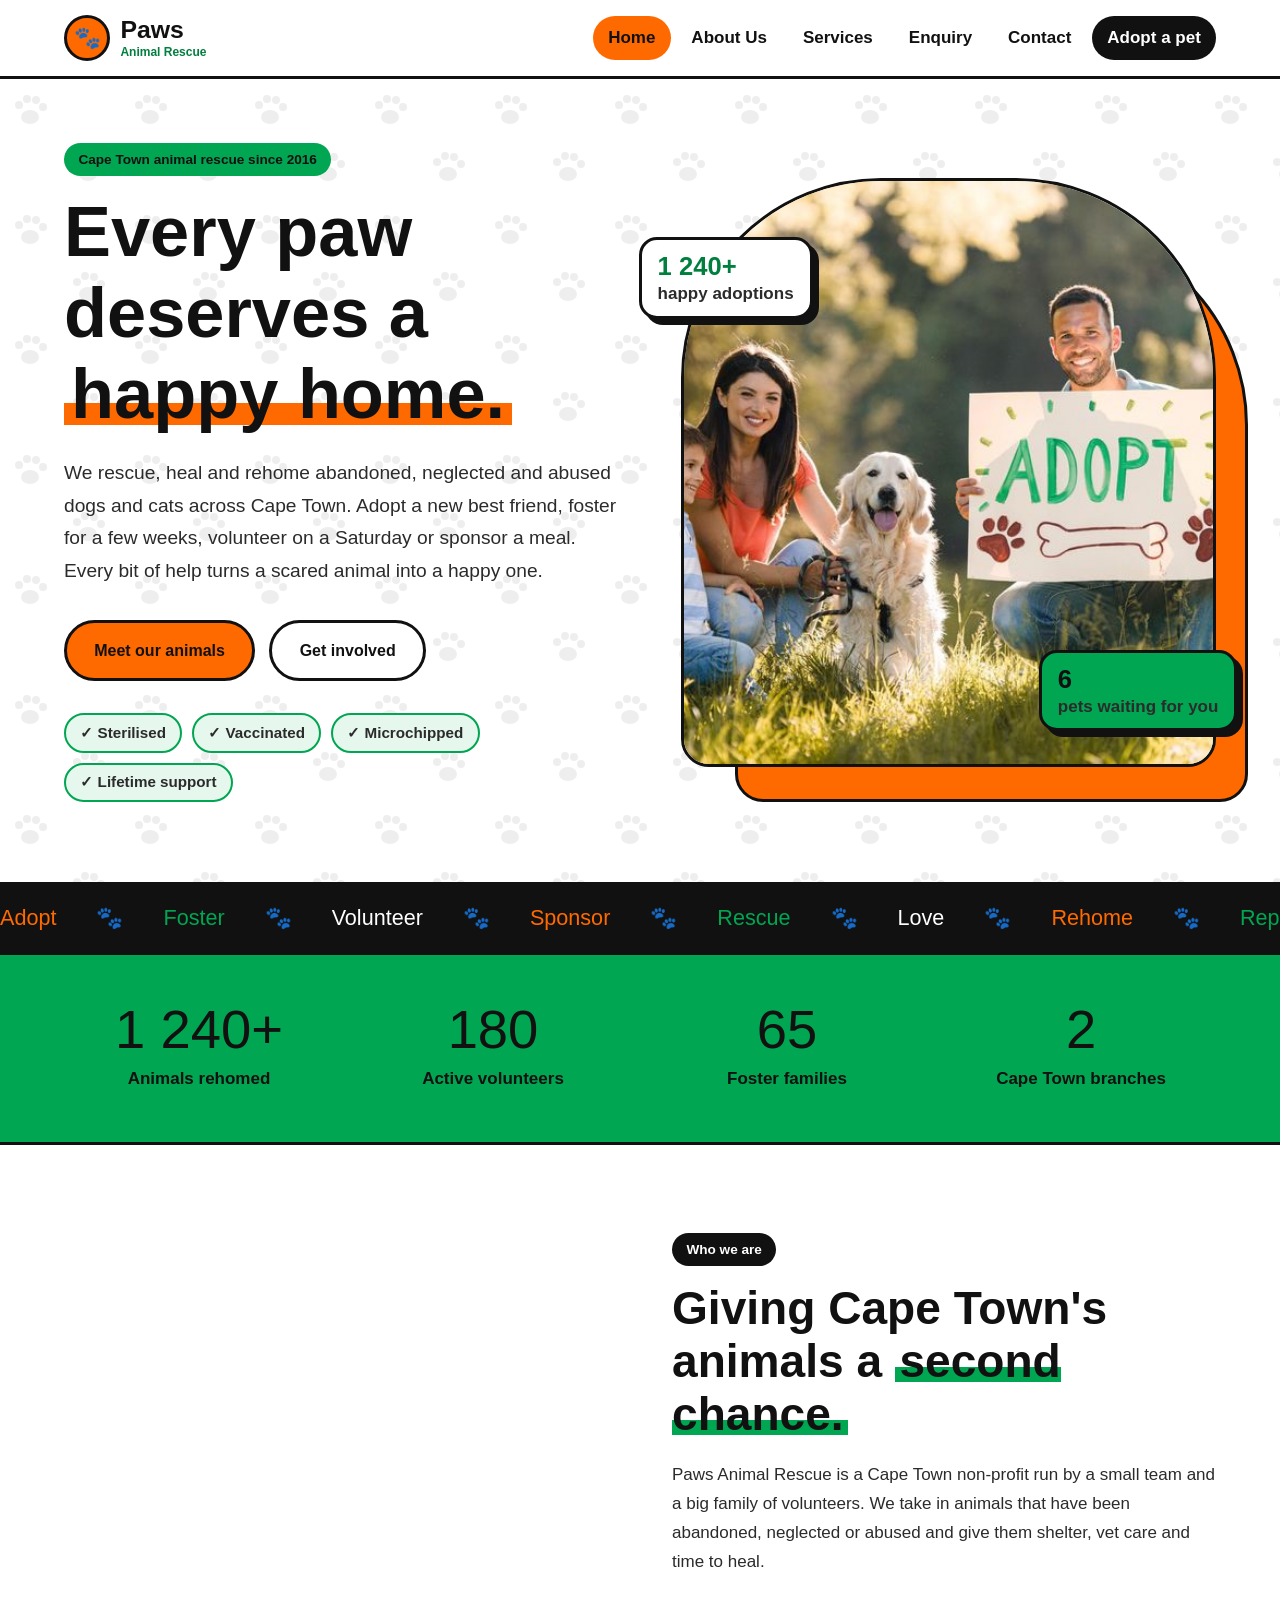
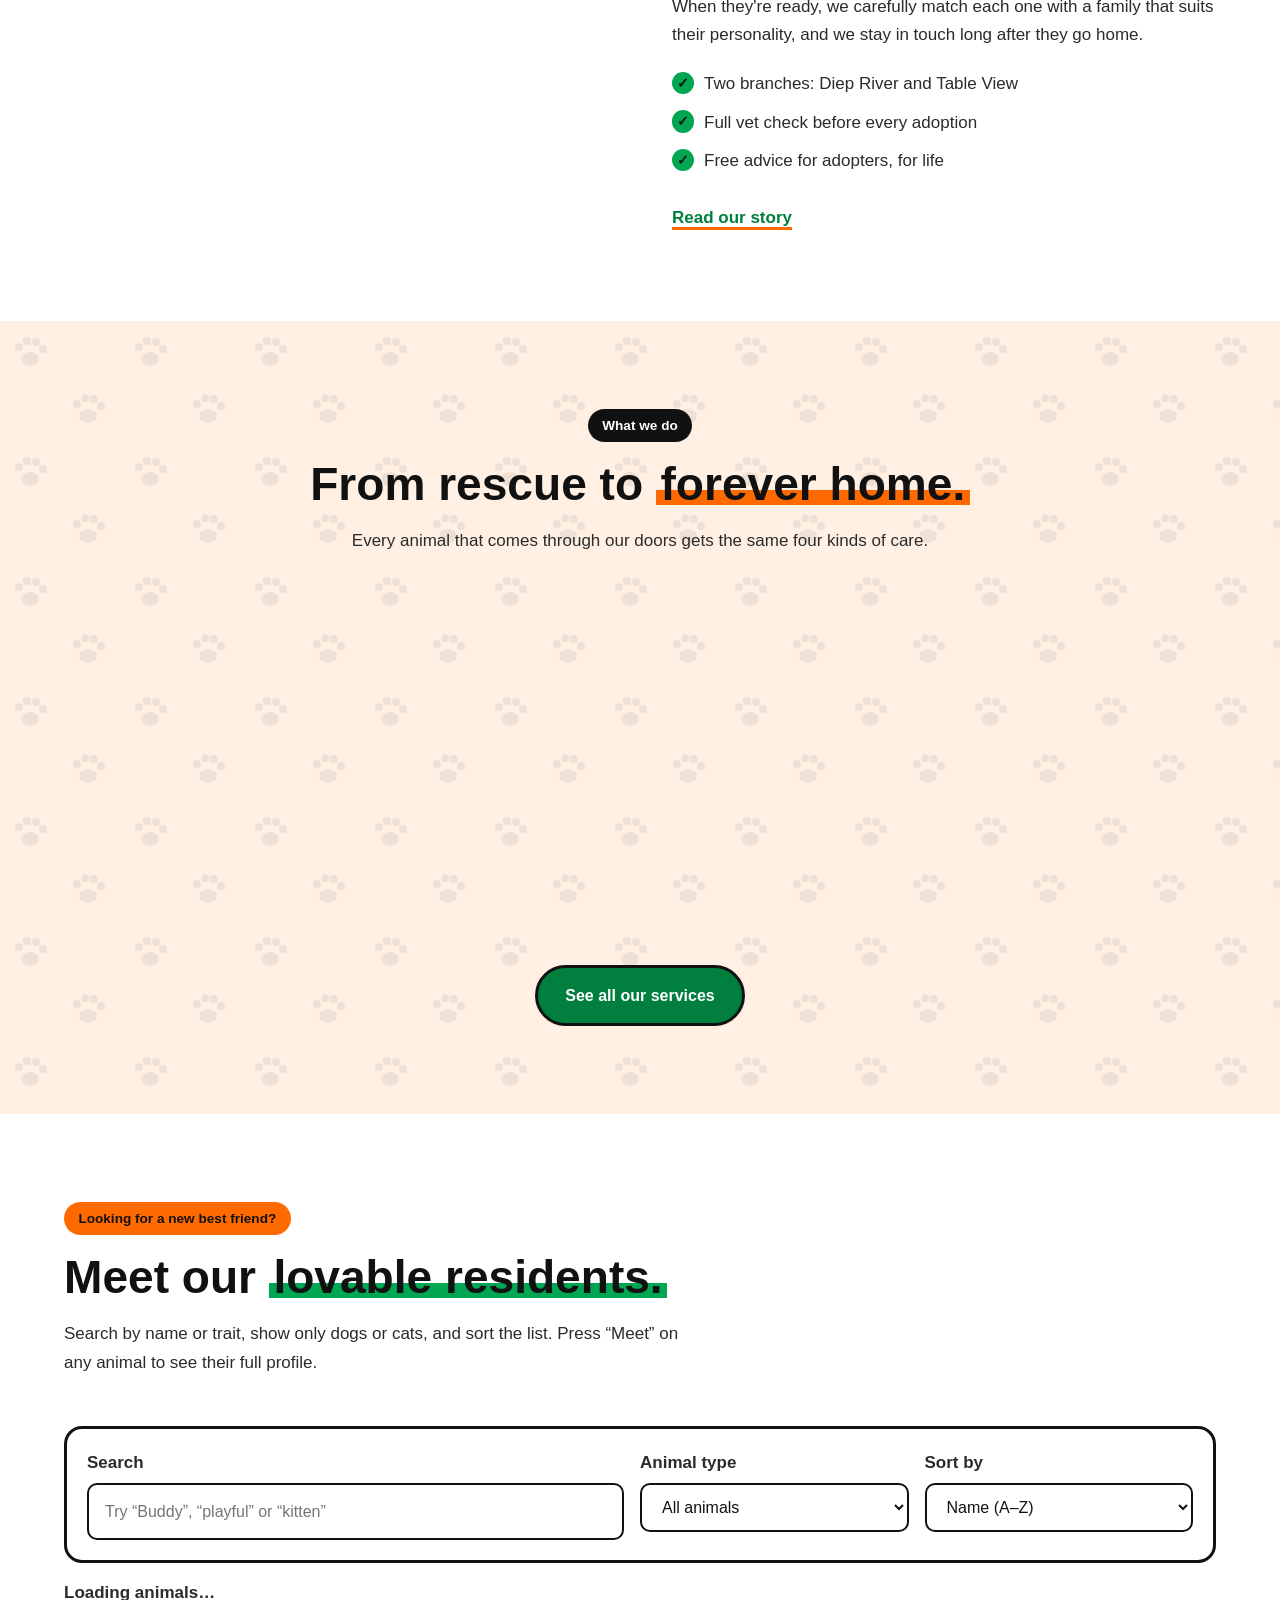
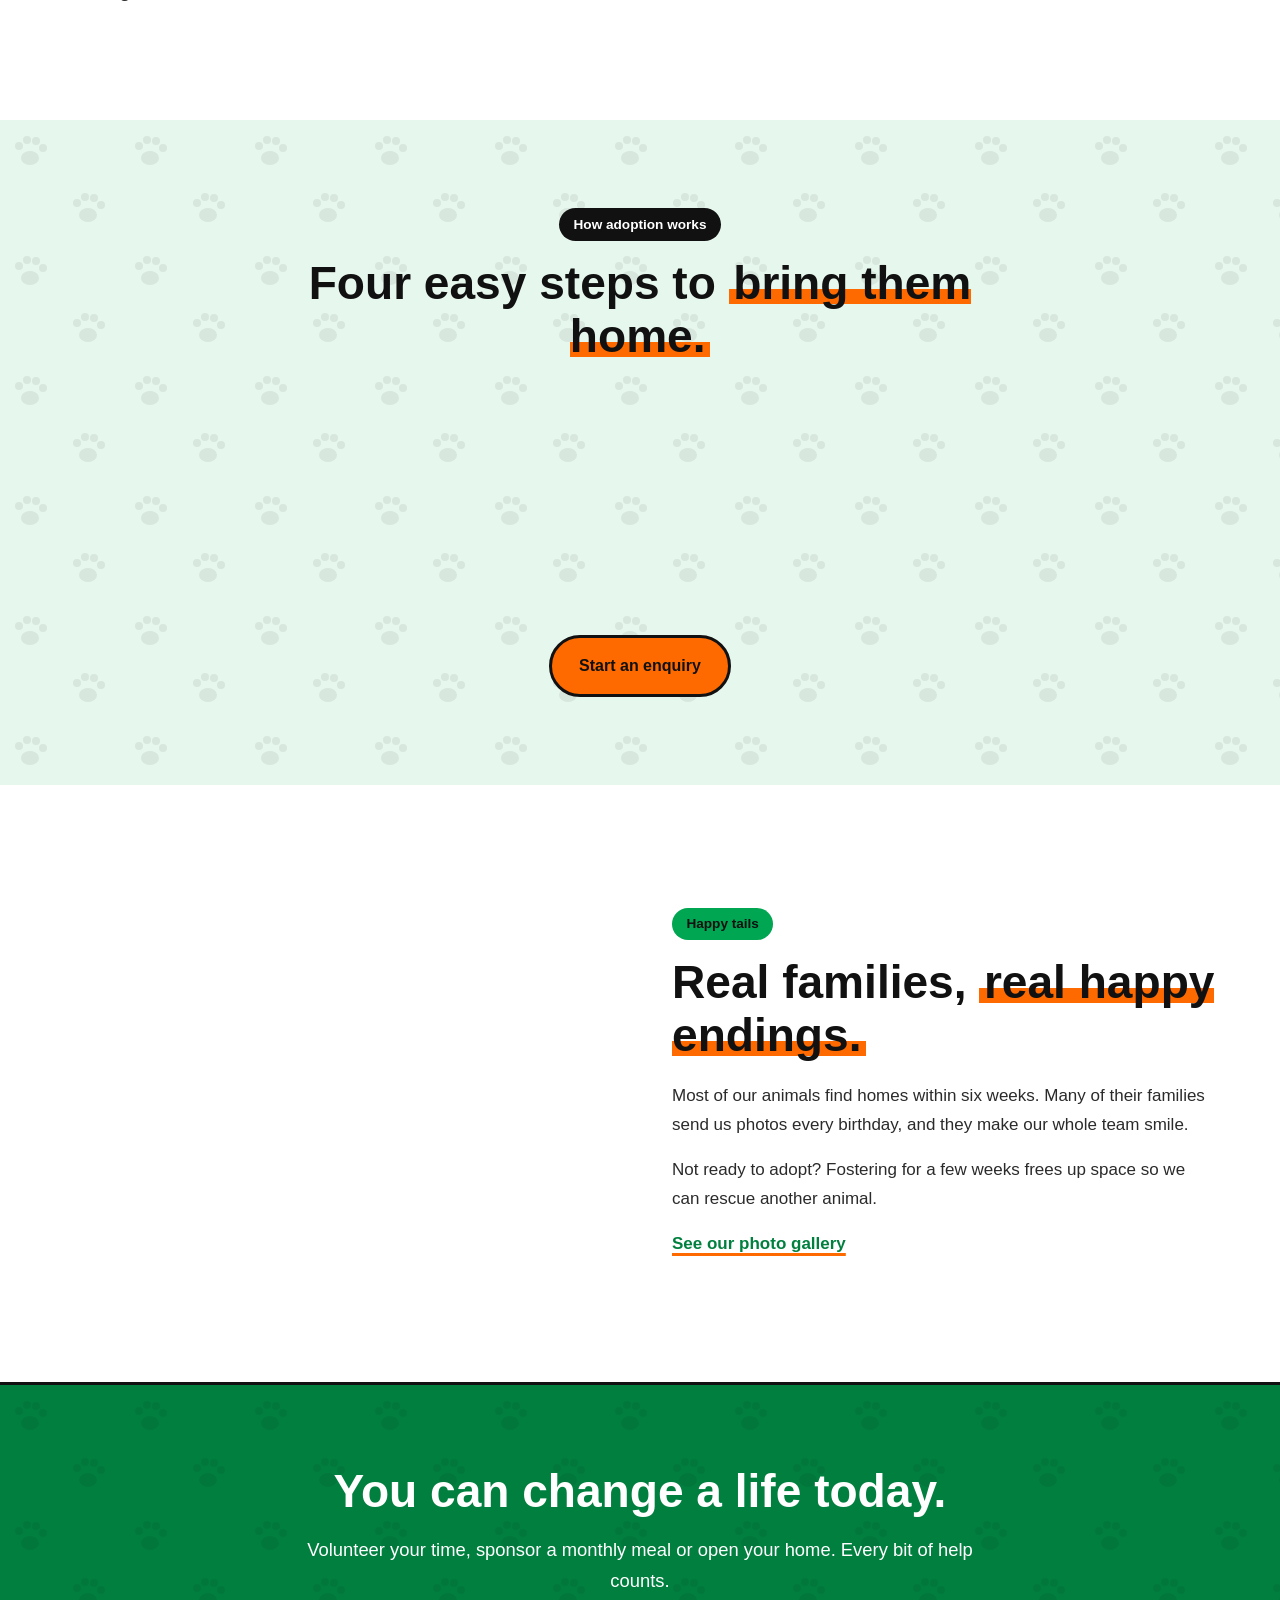
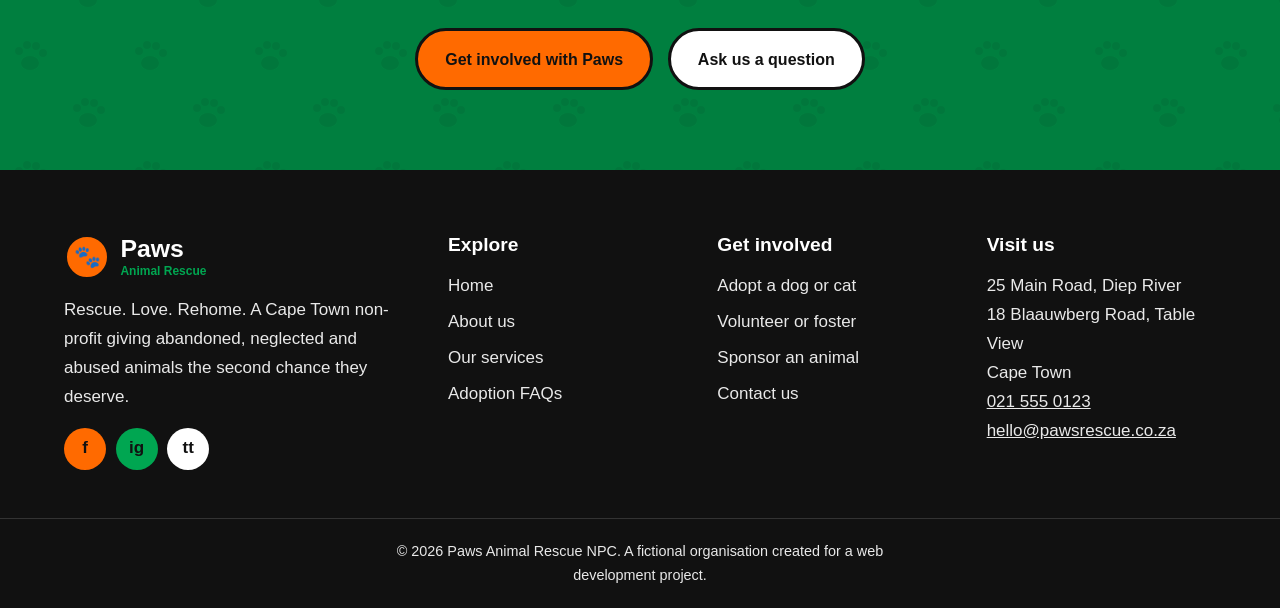
==== commit 56bc4ab1: "Update home page with searchable animal directory and SEO tags Hero redesign, ticker, animated stats" ====
--- a/index.html
+++ b/index.html
@@ -1,557 +1,330 @@
 <!DOCTYPE html>
-<html lang="en">
-
+<html lang="en-ZA">
 <head>
-    <!-- Basic page information -->
     <meta charset="UTF-8">
     <meta name="viewport" content="width=device-width, initial-scale=1.0">
 
-    <!-- SEO description -->
-    <meta name="description"
-        content="Paws Animal Rescue is a Cape Town non-profit organisation dedicated to rescuing, caring for and rehoming vulnerable animals.">
-
-    <title>Paws Animal Rescue | Home</title>
-
-    <!-- Main stylesheet -->
+    <!-- SECURITY: Content Security Policy only allows files from this site and the few trusted services we use -->
+    <meta http-equiv="Content-Security-Policy" content="default-src 'self'; script-src 'self' https://unpkg.com; style-src 'self' 'unsafe-inline' https://fonts.googleapis.com https://unpkg.com; font-src https://fonts.gstatic.com; img-src 'self' data: https://*.tile.openstreetmap.org https://unpkg.com; connect-src 'self' https://jsonplaceholder.typicode.com; form-action 'self' https://jsonplaceholder.typicode.com mailto:; base-uri 'self'; object-src 'none'">
+    <meta name="referrer" content="strict-origin-when-cross-origin">
+
+    <!-- ON-PAGE SEO: unique title (under 60 characters) and meta description (under 160 characters) -->
+    <title>Paws Animal Rescue | Adopt a Dog or Cat in Cape Town</title>
+    <meta name="description" content="Adopt a rescue dog or cat in Cape Town. Paws Animal Rescue rescues, rehabilitates and rehomes abandoned animals. Meet our animals and apply online.">
+    <meta name="keywords" content="animal rescue Cape Town, adopt a dog Cape Town, adopt a cat, rescue puppies, pet adoption South Africa, animal shelter Cape Town">
+    <meta name="author" content="Paws Animal Rescue">
+    <meta name="robots" content="index, follow">
+    <meta name="theme-color" content="#FF6A00">
+
+    <!-- LOCAL SEO: location information -->
+    <meta name="geo.region" content="ZA-WC">
+    <meta name="geo.placename" content="Cape Town">
+
+    <!-- OFF-PAGE SEO: Open Graph tags control how links look when shared on social media -->
+    <meta property="og:type" content="website">
+    <meta property="og:site_name" content="Paws Animal Rescue">
+    <meta property="og:title" content="Paws Animal Rescue | Adopt a Dog or Cat in Cape Town">
+    <meta property="og:description" content="Adopt a rescue dog or cat in Cape Town. Paws Animal Rescue rescues, rehabilitates and rehomes abandoned animals. Meet our animals and apply online.">
+    <meta property="og:image" content="images/family-adopting-rescue-dog.jpg">
+    <meta property="og:locale" content="en_ZA">
+    <meta name="twitter:card" content="summary_large_image">
+
+    <link rel="icon" href="data:image/svg+xml,%3Csvg xmlns='http://www.w3.org/2000/svg' viewBox='0 0 100 100'%3E%3Ctext y='.9em' font-size='90'%3E🐾%3C/text%3E%3C/svg%3E">
+
+    <!-- PAGE SPEED: connect to the font server early; fonts use display=swap so text shows immediately -->
+    <link rel="preconnect" href="https://fonts.googleapis.com">
+    <link rel="preconnect" href="https://fonts.gstatic.com" crossorigin>
+    <link rel="stylesheet" href="https://fonts.googleapis.com/css2?family=Fredoka:wght@500;600&family=Nunito:wght@400;600;700;800&display=swap">
     <link rel="stylesheet" href="css/style.css">
+    <!-- LOCAL SEO: structured data tells search engines our name, locations, phone number and hours -->
+    <script type="application/ld+json">
+    {
+        "@context": "https://schema.org",
+        "@type": "AnimalShelter",
+        "name": "Paws Animal Rescue",
+        "description": "Cape Town non-profit animal rescue offering dog and cat adoption, fostering, volunteering and sponsorship.",
+        "telephone": "+27215550123",
+        "email": "hello@pawsrescue.co.za",
+        "areaServed": "Cape Town",
+        "address": [
+            {"@type": "PostalAddress", "streetAddress": "25 Main Road", "addressLocality": "Diep River, Cape Town", "addressRegion": "Western Cape", "addressCountry": "ZA"},
+            {"@type": "PostalAddress", "streetAddress": "18 Blaauwberg Road", "addressLocality": "Table View, Cape Town", "addressRegion": "Western Cape", "addressCountry": "ZA"}
+        ],
+        "openingHours": ["Mo-Fr 08:00-17:00", "Sa 09:00-14:00"]
+    }
+    </script>
 </head>
-
 <body>
-
-    <!-- =========================
-         HEADER AND NAVIGATION
-         ========================= -->
-
-    <header>
-
-        <nav class="navbar">
-
-            <!-- Organisation logo/name -->
-            <a href="index.html" class="logo">
-                <span class="logo-icon">🐾</span>
-
-                <span class="logo-text">
-                    <strong>Paws</strong>
-                    <small>Animal Rescue</small>
-                </span>
+    <a class="skip-link" href="#main">Skip to main content</a>
+
+    <!-- ===== HEADER AND NAVIGATION ===== -->
+    <header class="site-header">
+        <nav class="navbar" aria-label="Main navigation">
+            <a href="index.html" class="logo" aria-label="Paws Animal Rescue home page">
+                <span class="logo-icon" aria-hidden="true">🐾</span>
+                <span class="logo-text"><strong>Paws</strong><small>Animal Rescue</small></span>
             </a>
-
-            <!-- Navigation links -->
-            <ul class="nav-links">
-
-                <li>
-                    <a href="index.html" class="active">Home</a>
-                </li>
-
-                <li>
-                    <a href="about.html">About Us</a>
-                </li>
-
-                <li>
-                    <a href="services.html">Services</a>
-                </li>
-
-                <li>
-                    <a href="enquiry.html">Enquiry</a>
-                </li>
-
-                <li>
-                    <a href="contact.html">Contact</a>
-                </li>
-
+            <ul class="nav-links" id="navLinks">
+                <li><a href="index.html" class="active" aria-current="page">Home</a></li>
+                <li><a href="about.html">About Us</a></li>
+                <li><a href="services.html">Services</a></li>
+                <li><a href="enquiry.html">Enquiry</a></li>
+                <li><a href="contact.html">Contact</a></li>
+                <li class="nav-cta"><a href="index.html#adopt">Adopt a pet</a></li>
             </ul>
-
-            <!-- Mobile navigation button -->
-            <button class="menu-toggle" id="menuToggle" aria-label="Open navigation menu">
-                ☰
-            </button>
-
+            <button class="menu-toggle" id="menuToggle" type="button" aria-label="Open navigation menu" aria-controls="navLinks" aria-expanded="false">☰</button>
         </nav>
-
     </header>
 
-
-    <!-- =========================
-         MAIN CONTENT
-         ========================= -->
-
-    <main>
-
-        <!-- Hero section -->
+    <main id="main">
+
+        <!-- ===== HERO ===== -->
         <section class="hero">
-
-            <div class="hero-content">
-
-                <p class="eyebrow">
-                    Cape Town Animal Rescue
-                </p>
-
-                <h1>
-                    Every Paw Deserves
-                    <span>A Loving Home.</span>
-                </h1>
-
-                <p class="hero-description">
-                    We rescue, rehabilitate and rehome abandoned,
-                    neglected and abused animals, giving them the
-                    second chance they deserve.
-                </p>
-
-                <!-- Main calls to action -->
-                <div class="hero-buttons">
-
-                    <a href="services.html" class="btn btn-primary">
-                        Meet Our Animals
-                    </a>
-
-                    <a href="enquiry.html" class="btn btn-secondary">
-                        Get Involved
-                    </a>
-
-                </div>
-
-            </div>
-
-        </section>
-
-
-        <!-- Introduction section -->
-        <section class="intro-section">
-
-            <div class="section-container">
-
-                <div class="image-content">
-
-                    <picture>
-                        <source
-                            srcset="images/responsive/about-480w.jpg 480w, images/about.jpg 694w"
-                            sizes="(max-width: 700px) 100vw, 50vw"
-                            type="image/jpeg">
-
-                        <img src="images/about.jpg"
-                            srcset="images/responsive/about-480w.jpg 480w, images/about.jpg 694w"
-                            sizes="(max-width: 700px) 100vw, 50vw"
-                            alt="A rescued dog receiving care from a volunteer">
-                    </picture>
-
-                </div>
-
+            <div class="container hero-grid">
+                <div>
+                    <span class="tag tag-green">Cape Town animal rescue since 2016</span>
+                    <h1>Every paw deserves a <span class="mark">happy home.</span></h1>
+                    <p class="hero-description">
+                        We rescue, heal and rehome abandoned, neglected and abused dogs and cats across Cape Town.
+                        Adopt a new best friend, foster for a few weeks, volunteer on a Saturday or sponsor a meal.
+                        Every bit of help turns a scared animal into a happy one.
+                    </p>
+                    <div class="button-row">
+                        <a href="#adopt" class="btn btn-primary">Meet our animals</a>
+                        <a href="enquiry.html" class="btn btn-outline">Get involved</a>
+                    </div>
+                    <ul class="hero-points" aria-label="Every adoption includes">
+                        <li>✓ Sterilised</li>
+                        <li>✓ Vaccinated</li>
+                        <li>✓ Microchipped</li>
+                        <li>✓ Lifetime support</li>
+                    </ul>
+                </div>
+                <div class="hero-visual">
+                    <div class="hero-photo">
+                        <img src="images/family-adopting-rescue-dog.jpg" srcset="images/responsive/family-adopting-rescue-dog-480w.jpg 480w, images/responsive/family-adopting-rescue-dog-800w.jpg 800w, images/responsive/family-adopting-rescue-dog-1200w.jpg 1200w, images/family-adopting-rescue-dog.jpg 1600w" sizes="(max-width: 1000px) 92vw, 540px" width="1600" height="1067" alt="A smiling family with their newly adopted golden dog, holding a hand-painted ADOPT sign" fetchpriority="high" style="object-position:58% 50%">
+                    </div>
+                    <p class="sticker sticker-top"><strong>1 240+</strong>happy adoptions</p>
+                    <p class="sticker sticker-bottom"><strong>6</strong>pets waiting for you</p>
+                </div>
+            </div>
+        </section>
+
+        <!-- Moving ticker band (decorative motion; duplicated text creates a seamless loop) -->
+        <div class="ticker" aria-hidden="true">
+            <div class="ticker-track"><span>Adopt</span><span>Foster</span><span>Volunteer</span><span>Sponsor</span><span>Rescue</span><span>Love</span><span>Rehome</span><span>Repeat</span><span>Adopt</span><span>Foster</span><span>Volunteer</span><span>Sponsor</span><span>Rescue</span><span>Love</span><span>Rehome</span><span>Repeat</span></div>
+        </div>
+
+        <!-- ===== STATS (numbers count up when scrolled into view) ===== -->
+        <section class="stats" aria-label="Paws in numbers">
+            <div class="container stats-grid">
+                <div><p class="stat-number" data-count="1240" data-suffix="+">1 240+</p><p class="stat-label">Animals rehomed</p></div>
+                <div><p class="stat-number" data-count="180">180</p><p class="stat-label">Active volunteers</p></div>
+                <div><p class="stat-number" data-count="65">65</p><p class="stat-label">Foster families</p></div>
+                <div><p class="stat-number" data-count="2">2</p><p class="stat-label">Cape Town branches</p></div>
+            </div>
+        </section>
+
+        <!-- ===== INTRODUCTION ===== -->
+        <section class="section">
+            <div class="container two-column">
+                <div class="image-frame reveal">
+                    <img src="images/volunteer-hugging-rescue-dog.jpg" srcset="images/responsive/volunteer-hugging-rescue-dog-480w.jpg 480w, images/volunteer-hugging-rescue-dog.jpg 694w" sizes="(max-width: 760px) 92vw, 560px" width="694" height="416" alt="A Paws volunteer in a red T-shirt hugging a happy rescue dog" loading="lazy" decoding="async">
+                </div>
                 <div class="text-content">
-
-                    <p class="section-label">
-                        WHO WE ARE
+                    <span class="tag">Who we are</span>
+                    <h2>Giving Cape Town's animals a <span class="mark-green mark">second chance.</span></h2>
+                    <p>
+                        Paws Animal Rescue is a Cape Town non-profit run by a small team and a big family of volunteers.
+                        We take in animals that have been abandoned, neglected or abused and give them shelter, vet care and time to heal.
                     </p>
-
-                    <h2>
-                        Giving vulnerable animals
-                        <span>a second chance.</span>
-                    </h2>
-
                     <p>
-                        Paws Animal Rescue is a Cape Town-based non-profit
-                        organisation committed to protecting animals that
-                        have been abandoned, neglected or abused.
+                        When they're ready, we carefully match each one with a family that suits their personality,
+                        and we stay in touch long after they go home.
                     </p>
-
-                    <p>
-                        We provide temporary shelter, basic veterinary care,
-                        rehabilitation and adoption services while working
-                        to find every animal a safe and loving permanent home.
-                    </p>
-
-                    <a href="about.html" class="text-link">
-                        Learn more about Paws →
-                    </a>
-
-                </div>
-
-            </div>
-
-        </section>
-
-
-        <!-- Services preview -->
-        <section class="services-preview">
-
-            <div class="section-container">
-
+                    <ul class="check-list">
+                        <li>Two branches: Diep River and Table View</li>
+                        <li>Full vet check before every adoption</li>
+                        <li>Free advice for adopters, for life</li>
+                    </ul>
+                    <a href="about.html" class="text-link">Read our story</a>
+                </div>
+            </div>
+        </section>
+
+        <!-- ===== SERVICES PREVIEW ===== -->
+        <section class="section section-tint-orange section-paws">
+            <div class="container">
+                <div class="section-heading centered">
+                    <span class="tag">What we do</span>
+                    <h2>From rescue to <span class="mark">forever home.</span></h2>
+                    <p>Every animal that comes through our doors gets the same four kinds of care.</p>
+                </div>
+                <div class="card-grid-4">
+                    <article class="info-card reveal">
+                        <div class="icon-bubble" aria-hidden="true">🚑</div>
+                        <h3>Animal rescue</h3>
+                        <p>We respond to reports of abandoned and injured animals and bring them somewhere safe and warm.</p>
+                        <a class="text-link" href="services.html#animal-rescue">How rescue works</a>
+                    </article>
+                    <article class="info-card reveal">
+                        <div class="icon-bubble" aria-hidden="true">🩺</div>
+                        <h3>Vet care</h3>
+                        <p>Check-ups, vaccinations, sterilisation and treatment for every animal, paid for by our sponsors.</p>
+                        <a class="text-link" href="services.html#veterinary-care">About vet care</a>
+                    </article>
+                    <article class="info-card reveal">
+                        <div class="icon-bubble" aria-hidden="true">🌱</div>
+                        <h3>Rehabilitation</h3>
+                        <p>Patient training and lots of kindness help nervous animals learn to trust people again.</p>
+                        <a class="text-link" href="services.html#rehabilitation">About rehabilitation</a>
+                    </article>
+                    <article class="info-card reveal">
+                        <div class="icon-bubble" aria-hidden="true">🏡</div>
+                        <h3>Adoption</h3>
+                        <p>We match animals with families based on lifestyle and home, so every adoption sticks.</p>
+                        <a class="text-link" href="services.html#adoption">About adoption</a>
+                    </article>
+                </div>
+                <div class="center-button"><a href="services.html" class="btn btn-green">See all our services</a></div>
+            </div>
+        </section>
+
+        <!-- ===== ANIMAL DIRECTORY (cards are loaded dynamically from js/animals.js) ===== -->
+        <section class="section" id="adopt">
+            <div class="container">
                 <div class="section-heading">
-
-                    <p class="section-label">
-                        WHAT WE DO
-                    </p>
-
-                    <h2>
-                        Care, compassion and
-                        <span>second chances.</span>
-                    </h2>
-
-                    <p>
-                        Our work focuses on giving vulnerable animals
-                        the care and support they need to find loving homes.
-                    </p>
-
-                </div>
-
-
-                <div class="service-cards">
-
-                    <!-- Rescue -->
-                    <article class="service-card">
-
-                        <div class="service-icon">
-                            🐾
-                        </div>
-
-                        <h3>
-                            Animal Rescue
-                        </h3>
-
-                        <p>
-                            We respond to animals in need and provide
-                            them with a safe environment away from
-                            neglect, abuse and abandonment.
-                        </p>
-
-                    </article>
-
-
-                    <!-- Veterinary care -->
-                    <article class="service-card">
-
-                        <div class="service-icon">
-                            ❤️
-                        </div>
-
-                        <h3>
-                            Veterinary Care
-                        </h3>
-
-                        <p>
-                            Animals receive basic veterinary attention,
-                            treatment and care to support their recovery
-                            and wellbeing.
-                        </p>
-
-                    </article>
-
-
-                    <!-- Rehabilitation -->
-                    <article class="service-card">
-
-                        <div class="service-icon">
-                            🌿
-                        </div>
-
-                        <h3>
-                            Rehabilitation
-                        </h3>
-
-                        <p>
-                            We help rescued animals regain confidence
-                            and prepare them for life in a loving
-                            permanent home.
-                        </p>
-
-                    </article>
-
-
-                    <!-- Adoption -->
-                    <article class="service-card">
-
-                        <div class="service-icon">
-                            🏡
-                        </div>
-
-                        <h3>
-                            Adoption
-                        </h3>
-
-                        <p>
-                            We carefully match animals with responsible
-                            families who can provide safe and loving
-                            forever homes.
-                        </p>
-
-                    </article>
-
-                </div>
-
-                <div class="center-button">
-
-                    <a href="services.html" class="btn btn-primary">
-                        Explore Our Services
-                    </a>
-
-                </div>
-
-            </div>
-
-        </section>
-
-
-        <!-- Featured animals -->
-        <section class="animals-preview">
-
-            <div class="section-container">
-
-                <div class="section-heading">
-
-                    <p class="section-label">
-                        LOOKING FOR A NEW BEST FRIEND?
-                    </p>
-
-                    <h2>
-                        Meet some of our
-                        <span>lovable residents.</span>
-                    </h2>
-
-                </div>
-
-
-                <div class="animal-tools" aria-label="Find an animal to adopt">
-                    <label for="animalSearch">Search by name</label>
-                    <input type="search" id="animalSearch" placeholder="e.g. Buddy" autocomplete="off">
-                    <label for="animalSpecies">Animal type</label>
-                    <select id="animalSpecies">
-                        <option value="all">All animals</option>
-                        <option value="dog">Dogs</option>
-                        <option value="cat">Cats</option>
-                    </select>
-                    <label for="animalSort">Sort by</label>
-                    <select id="animalSort">
-                        <option value="name">Name (A–Z)</option>
-                        <option value="age-young">Age (youngest first)</option>
-                        <option value="age-old">Age (oldest first)</option>
-                    </select>
-                </div>
-                <p id="animalResults" class="animal-results" aria-live="polite">Showing all 3 animals.</p>
+                    <span class="tag tag-orange">Looking for a new best friend?</span>
+                    <h2>Meet our <span class="mark-green mark">lovable residents.</span></h2>
+                    <p>Search by name or trait, show only dogs or cats, and sort the list. Press “Meet” on any animal to see their full profile.</p>
+                </div>
+
+                <div class="animal-tools" role="search" aria-label="Find an animal to adopt">
+                    <div>
+                        <label for="animalSearch">Search</label>
+                        <input type="search" id="animalSearch" placeholder="Try “Buddy”, “playful” or “kitten”" autocomplete="off">
+                    </div>
+                    <div>
+                        <label for="animalSpecies">Animal type</label>
+                        <select id="animalSpecies">
+                            <option value="all">All animals</option>
+                            <option value="dog">Dogs</option>
+                            <option value="cat">Cats</option>
+                        </select>
+                    </div>
+                    <div>
+                        <label for="animalSort">Sort by</label>
+                        <select id="animalSort">
+                            <option value="name">Name (A–Z)</option>
+                            <option value="age-young">Youngest first</option>
+                            <option value="age-old">Oldest first</option>
+                            <option value="fee-low">Lowest adoption fee</option>
+                        </select>
+                    </div>
+                </div>
+                <p id="animalResults" class="animal-results" aria-live="polite">Loading animals…</p>
 
                 <div class="animal-cards" id="animalCards">
-
-                    <!-- Buddy -->
-                    <article class="animal-card" data-name="Buddy" data-species="dog" data-age="3">
-
-                        <div class="animal-image">
-
-                            <img src="images/dog-1.jpg"
-                                srcset="images/responsive/dog-1-480w.jpg 480w, images/responsive/dog-1-800w.jpg 800w, images/dog-1.jpg 1200w"
-                                sizes="(max-width: 700px) 100vw, (max-width: 1000px) 50vw, 33vw"
-                                alt="Buddy, a friendly mixed breed dog">
-
-                            <span class="animal-status">
-                                Available
-                            </span>
-
-                        </div>
-
-                        <div class="animal-details">
-
-                            <h3>Buddy</h3>
-
-                            <p class="animal-meta">
-                                Mixed Breed • 3 years • Male
-                            </p>
-
-                            <p>
-                                Friendly, playful and always ready
-                                for a cuddle.
-                            </p>
-
-                            <a href="enquiry.html?animal=Buddy">
-                                Apply to Adopt Buddy →
-                            </a>
-
-                        </div>
-
-                    </article>
-
-
-                    <!-- Luna -->
-                    <article class="animal-card" data-name="Luna" data-species="cat" data-age="2">
-
-                        <div class="animal-image">
-
-                            <img src="images/cat-1.jpg"
-                                srcset="images/responsive/cat-1-480w.jpg 480w, images/responsive/cat-1-800w.jpg 800w, images/responsive/cat-1-1200w.jpg 1200w, images/cat-1.jpg 1280w"
-                                sizes="(max-width: 700px) 100vw, (max-width: 1000px) 50vw, 33vw"
-                                alt="Luna, a gentle tabby cat">
-
-                            <span class="animal-status">
-                                Available
-                            </span>
-
-                        </div>
-
-                        <div class="animal-details">
-
-                            <h3>Luna</h3>
-
-                            <p class="animal-meta">
-                                Tabby Cat • 2 years • Female
-                            </p>
-
-                            <p>
-                                A gentle girl who loves quiet
-                                afternoons and cuddles.
-                            </p>
-
-                            <a href="enquiry.html?animal=Luna">
-                                Apply to Adopt Luna →
-                            </a>
-
-                        </div>
-
-                    </article>
-
-
-                    <!-- Milo -->
-                    <article class="animal-card" data-name="Milo" data-species="dog" data-age="0.67">
-
-                        <div class="animal-image">
-
-                            <img src="images/dog-2.jpg"
-                                srcset="images/responsive/dog-2-480w.jpg 480w, images/dog-2.jpg 700w"
-                                sizes="(max-width: 700px) 100vw, (max-width: 1000px) 50vw, 33vw"
-                                alt="Milo, a young rescue puppy">
-
-                            <span class="animal-status">
-                                Available
-                            </span>
-
-                        </div>
-
-                        <div class="animal-details">
-
-                            <h3>Milo</h3>
-
-                            <p class="animal-meta">
-                                Mixed Breed • 8 months • Male
-                            </p>
-
-                            <p>
-                                Energetic, curious and looking for
-                                someone to grow up with.
-                            </p>
-
-                            <a href="enquiry.html?animal=Milo">
-                                Apply to Adopt Milo →
-                            </a>
-
-                        </div>
-
-                    </article>
-
-                </div>
-
-            </div>
-
-        </section>
-
-
-        <!-- Call to action -->
+                    <noscript><p class="no-results">Turn on JavaScript to browse our animals, or <a href="contact.html">contact us</a> to hear who is available.</p></noscript>
+                </div>
+            </div>
+        </section>
+
+        <!-- ===== ADOPTION STEPS ===== -->
+        <section class="section section-tint-green section-paws">
+            <div class="container">
+                <div class="section-heading centered">
+                    <span class="tag">How adoption works</span>
+                    <h2>Four easy steps to <span class="mark">bring them home.</span></h2>
+                </div>
+                <ol class="steps">
+                    <li class="reveal"><h3>Choose a friend</h3><p>Browse the animals above and read their profiles to find a good match.</p></li>
+                    <li class="reveal"><h3>Send an enquiry</h3><p>Fill in our short online form. We reply within two working days.</p></li>
+                    <li class="reveal"><h3>Meet and greet</h3><p>Visit a branch to spend time together, with the whole family.</p></li>
+                    <li class="reveal"><h3>Go home together</h3><p>After a quick home check, your new best friend moves in.</p></li>
+                </ol>
+                <div class="center-button"><a href="enquiry.html" class="btn btn-primary">Start an enquiry</a></div>
+            </div>
+        </section>
+
+        <!-- ===== TESTIMONIAL ===== -->
+        <section class="section">
+            <div class="container two-column">
+                <figure class="quote-card reveal">
+                    <blockquote>
+                        <p>We came in “just to look” and left with Rex. The Paws team answered every question and still check in on us. Best decision our family ever made.</p>
+                    </blockquote>
+                    <figcaption>The Daniels family, Plumstead</figcaption>
+                </figure>
+                <div class="text-content">
+                    <span class="tag tag-green">Happy tails</span>
+                    <h2>Real families, <span class="mark">real happy endings.</span></h2>
+                    <p>Most of our animals find homes within six weeks. Many of their families send us photos every birthday, and they make our whole team smile.</p>
+                    <p>Not ready to adopt? Fostering for a few weeks frees up space so we can rescue another animal.</p>
+                    <a class="text-link" href="about.html#gallery">See our photo gallery</a>
+                </div>
+            </div>
+        </section>
+
+        <!-- ===== CALL TO ACTION ===== -->
         <section class="cta-section">
-
-            <div class="cta-content">
-
-                <p class="section-label">
-                    MAKE A DIFFERENCE
-                </p>
-
-                <h2>
-                    You can help change
-                    <span>a life today.</span>
-                </h2>
-
-                <p>
-                    Whether you volunteer your time, become a sponsor
-                    or help provide a loving home, your support matters.
-                </p>
-
-                <a href="enquiry.html" class="btn btn-light">
-                    Get Involved With Paws
+            <div class="container">
+                <h2>You can change a life today.</h2>
+                <p>Volunteer your time, sponsor a monthly meal or open your home. Every bit of help counts.</p>
+                <div class="button-row">
+                    <a href="enquiry.html" class="btn btn-primary">Get involved with Paws</a>
+                    <a href="contact.html" class="btn btn-light">Ask us a question</a>
+                </div>
+            </div>
+        </section>
+    </main>
+
+    <!-- ===== FOOTER (internal links, contact details and social media links) ===== -->
+    <footer class="site-footer">
+        <div class="container footer-grid">
+            <div class="footer-about">
+                <a href="index.html" class="logo">
+                    <span class="logo-icon" aria-hidden="true">🐾</span>
+                    <span class="logo-text"><strong>Paws</strong><small>Animal Rescue</small></span>
                 </a>
-
-            </div>
-
-        </section>
-
-    </main>
-
-
-    <!-- =========================
-         FOOTER
-         ========================= -->
-
-    <footer>
-
-        <div class="footer-container">
-
-            <!-- Organisation information -->
-            <div class="footer-about">
-
-                <a href="index.html" class="logo">
-
-                    <span class="logo-icon">🐾</span>
-
-                    <span class="logo-text">
-                        <strong>Paws</strong>
-                        <small>Animal Rescue</small>
-                    </span>
-
-                </a>
-
-                <p>
-                    Rescue. Love. Rehome.
-                    Giving vulnerable animals the second chance
-                    they deserve.
-                </p>
-
-            </div>
-
-
-            <!-- Quick links -->
-            <div class="footer-links">
-
-                <h3>Quick Links</h3>
-
-                <a href="index.html">Home</a>
-                <a href="about.html">About Us</a>
-                <a href="services.html">Services</a>
-                <a href="enquiry.html">Enquiry</a>
-                <a href="contact.html">Contact</a>
-
-            </div>
-
-
-            <!-- Contact information -->
-            <div class="footer-contact">
-
-                <h3>Contact Us</h3>
-
-                <p>📍 Cape Town, South Africa</p>
-                <p>📞 021 555 0123</p>
-                <p>✉️ hello@pawsrescue.co.za</p>
-
-            </div>
-
+                <p>Rescue. Love. Rehome. A Cape Town non-profit giving abandoned, neglected and abused animals the second chance they deserve.</p>
+                <ul class="social-links" aria-label="Paws Animal Rescue on social media">
+                    <li><a href="https://www.facebook.com/" target="_blank" rel="noopener noreferrer" aria-label="Facebook (opens in a new tab)">f</a></li>
+                    <li><a href="https://www.instagram.com/" target="_blank" rel="noopener noreferrer" aria-label="Instagram (opens in a new tab)">ig</a></li>
+                    <li><a href="https://www.tiktok.com/" target="_blank" rel="noopener noreferrer" aria-label="TikTok (opens in a new tab)">tt</a></li>
+                </ul>
+            </div>
+            <div>
+                <h3>Explore</h3>
+                <ul class="footer-links">
+                    <li><a href="index.html">Home</a></li>
+                    <li><a href="about.html">About us</a></li>
+                    <li><a href="services.html">Our services</a></li>
+                    <li><a href="services.html#faq">Adoption FAQs</a></li>
+                </ul>
+            </div>
+            <div>
+                <h3>Get involved</h3>
+                <ul class="footer-links">
+                    <li><a href="index.html#adopt">Adopt a dog or cat</a></li>
+                    <li><a href="enquiry.html">Volunteer or foster</a></li>
+                    <li><a href="enquiry.html">Sponsor an animal</a></li>
+                    <li><a href="contact.html">Contact us</a></li>
+                </ul>
+            </div>
+            <div>
+                <h3>Visit us</h3>
+                <p>25 Main Road, Diep River<br>18 Blaauwberg Road, Table View<br>Cape Town</p>
+                <p><a href="tel:+27215550123">021 555 0123</a><br><a href="mailto:hello@pawsrescue.co.za">hello@pawsrescue.co.za</a></p>
+            </div>
         </div>
-
-
         <div class="footer-bottom">
-
-            <p>
-                © 2026 Paws Animal Rescue. All rights reserved.
-            </p>
-
+            <p>© <span data-year>2026</span> Paws Animal Rescue NPC. A fictional organisation created for a web development project.</p>
         </div>
-
     </footer>
 
-
-    <!-- JavaScript file -->
-    <script src="js/script.js"></script>
-
+    <!-- PAGE SPEED: scripts load with "defer" so they never block the page from displaying -->
+    <script src="js/animals.js" defer></script>
+    <script src="js/script.js" defer></script>
 </body>
-
-</html>+</html>
--- a/css/style.css
+++ b/css/style.css
@@ -1,1894 +1,731 @@
 /* =========================================================
-   PAWS ANIMAL RESCUE
-   Main Website Stylesheet
-
-   Colour Theme:
-   Forest Green - Nature and trust
-   Sage Green  - Growth and healing
-   Warm Cream  - Comfort and warmth
-   Coral       - Love and compassion
-   Yellow      - Hope and happiness
+   PAWS ANIMAL RESCUE - MAIN STYLESHEET (Part 3 revision)
+
+   Colour theme (brighter, happier palette):
+   Orange  #FF6A00 - energy, warmth and fun
+   Green   #00A651 - nature, health and growth
+   Black   #111111 - strong, readable text
+   White   #FFFFFF - clean backgrounds
+
+   Contrast notes:
+   - Black text is used on orange and bright green (high contrast).
+   - White text is only used on dark green (#007F3F) or black.
 ========================================================= */
 
-
-/* =========================================================
-   1. CSS VARIABLES
-========================================================= */
-
+/* ---------- 1. VARIABLES ---------- */
 :root {
-
-    --forest-green: #1f5d45;
-    --deep-green: #164936;
-    --sage-green: #5e9c76;
-    --light-sage: #e8f2eb;
-
-    --cream: #fff9f0;
-    --warm-white: #ffffff;
-
-    --coral: #e9826e;
-    --coral-dark: #d96d5b;
-
-    --yellow: #f4c95d;
-    --yellow-light: #fff3c9;
-
-    --dark-text: #26332d;
-    --medium-text: #53635b;
-    --light-text: #718078;
-
-    --border: #dce6df;
-
-    --shadow-light: 0 8px 25px rgba(31, 93, 69, 0.08);
-    --shadow-medium: 0 15px 40px rgba(31, 93, 69, 0.12);
-
-    --border-radius: 18px;
-    --small-radius: 10px;
-
+    --orange: #FF6A00;
+    --orange-hover: #FF8A33;
+    --orange-soft: #FFF0E3;
+    --green: #00A651;
+    --green-dark: #007F3F;
+    --green-soft: #E6F7EE;
+    --black: #111111;
+    --white: #FFFFFF;
+    --text: #2B2B2B;
+    --muted: #555555;
+    --line: #E7E7E7;
+
+    --font-head: "Fredoka", "Trebuchet MS", Arial, sans-serif;
+    --font-body: "Nunito", Arial, Helvetica, sans-serif;
+
+    --radius-lg: 28px;
+    --radius: 18px;
+    --radius-sm: 10px;
     --max-width: 1200px;
-
-}
-
-
-/* =========================================================
-   2. GENERAL RESET
-========================================================= */
-
-* {
-    margin: 0;
-    padding: 0;
-    box-sizing: border-box;
-}
-
-
-html {
-    scroll-behavior: smooth;
-}
-
+    --shadow: 0 10px 30px rgba(17, 17, 17, 0.08);
+    --shadow-pop: 6px 6px 0 var(--black);
+
+    /* Small repeating paw-print pattern used as decoration */
+    --paws: url("data:image/svg+xml,%3Csvg xmlns='http://www.w3.org/2000/svg' width='120' height='120' viewBox='0 0 120 120'%3E%3Cg fill='%23111111' fill-opacity='0.07'%3E%3Cellipse cx='30' cy='38' rx='9' ry='7'/%3E%3Ccircle cx='19' cy='26' r='4'/%3E%3Ccircle cx='27' cy='20' r='4'/%3E%3Ccircle cx='36' cy='21' r='4'/%3E%3Ccircle cx='43' cy='28' r='4'/%3E%3Cellipse cx='88' cy='95' rx='9' ry='7'/%3E%3Ccircle cx='77' cy='83' r='4'/%3E%3Ccircle cx='85' cy='77' r='4'/%3E%3Ccircle cx='94' cy='78' r='4'/%3E%3Ccircle cx='101' cy='85' r='4'/%3E%3C/g%3E%3C/svg%3E");
+}
+
+/* ---------- 2. RESET AND BASE ---------- */
+*, *::before, *::after { margin: 0; padding: 0; box-sizing: border-box; }
+
+html { scroll-behavior: smooth; }
 
 body {
-    font-family: Arial, Helvetica, sans-serif;
-    background-color: var(--cream);
-    color: var(--dark-text);
+    font-family: var(--font-body);
+    font-size: 1.0625rem;
     line-height: 1.7;
-}
-
-
-/* Prevent images from overflowing their containers */
-
-img {
-    max-width: 100%;
-    display: block;
-}
-
-
-/* Remove default link styling */
-
-a {
-    color: inherit;
-    text-decoration: none;
-}
-
-
-/* Make buttons and form elements use the same font */
-
-button,
-input,
-select,
-textarea {
-    font-family: inherit;
-}
-
-
-/* =========================================================
-   3. GENERAL CONTAINERS
-========================================================= */
-
-.section-container {
-    width: 90%;
-    max-width: var(--max-width);
-    margin: 0 auto;
-}
-
-
-.section-spacing {
-    padding: 6.25rem 0;
-}
-
-
-/* =========================================================
-   4. TYPOGRAPHY
-========================================================= */
-
-h1,
-h2,
-h3 {
-    line-height: 1.2;
-    color: var(--dark-text);
-}
-
-
-h1 {
-    font-size: clamp(2.6rem, 6vw, 5rem);
-}
-
-
-h2 {
-    font-size: clamp(2rem, 4vw, 3.2rem);
-}
-
-
-h3 {
-    font-size: 1.4rem;
-}
-
-
-p {
-    color: var(--medium-text);
-}
-
-
-.section-label,
-.eyebrow {
-    color: var(--coral-dark);
-    font-size: 0.8rem;
-    font-weight: bold;
-    letter-spacing: 2px;
-    text-transform: uppercase;
-    margin-bottom: 12px;
-}
-
-
-h1 span,
-h2 span {
-    color: var(--forest-green);
-}
-
-
-.section-heading {
-    max-width: 700px;
-    margin-bottom: 50px;
-}
-
-
-.section-heading.centered {
-    text-align: center;
-    margin-left: auto;
-    margin-right: auto;
-}
-
-
-.section-heading p:last-child {
-    margin-top: 18px;
-}
-
-
-/* =========================================================
-   5. HEADER AND NAVIGATION
-========================================================= */
-
-header {
-    background-color: var(--warm-white);
-    position: sticky;
-    top: 0;
-    z-index: 1000;
-    box-shadow: 0 2px 15px rgba(0, 0, 0, 0.05);
-}
-
-
-.navbar {
-    width: 90%;
-    max-width: var(--max-width);
-    margin: 0 auto;
-
-    min-height: 5.125rem;
-
-    display: flex;
-    align-items: center;
-    justify-content: space-between;
-}
-
-
-/* Organisation logo */
-
-.logo {
-    display: flex;
-    align-items: center;
-    gap: 0.625rem;
-}
-
-
-.logo-icon {
-    width: 45px;
-    height: 45px;
-
-    display: flex;
-    align-items: center;
-    justify-content: center;
-
-    background-color: var(--light-sage);
-    border-radius: 50%;
-
-    font-size: 1.5rem;
-}
-
-
-.logo-text {
-    display: flex;
-    flex-direction: column;
-    line-height: 1;
-}
-
-
-.logo-text strong {
-    color: var(--forest-green);
-    font-size: 1.4rem;
-}
-
-
-.logo-text small {
-    color: var(--coral-dark);
-    font-size: 0.65rem;
-    letter-spacing: 1.5px;
-    text-transform: uppercase;
-    margin-top: 5px;
-}
-
-
-/* Navigation links */
-
-.nav-links {
-    list-style: none;
-
-    display: flex;
-    align-items: center;
-    gap: 2.1875rem;
-}
-
-
-.nav-links a {
-    position: relative;
-
-    color: var(--dark-text);
-    font-size: 0.95rem;
-    font-weight: bold;
-
-    padding: 0.625rem 0;
-
-    transition: color 0.3s ease;
-}
-
-
-.nav-links a:hover,
-.nav-links a.active {
-    color: var(--forest-green);
-}
-
-
-/* Underline for active navigation */
-
-.nav-links a::after {
-    content: "";
-
-    position: absolute;
-    bottom: 0;
-    left: 0;
-
-    width: 0;
-    height: 3px;
-
-    background-color: var(--coral);
-
-    border-radius: 10px;
-
-    transition: width 0.3s ease;
-}
-
-
-.nav-links a:hover::after,
-.nav-links a.active::after {
-    width: 100%;
-}
-
-
-/* Mobile menu button */
-
-.menu-toggle {
-    display: none;
-
-    border: none;
-    background: none;
-
-    font-size: 1.8rem;
-    color: var(--forest-green);
-
-    cursor: pointer;
-}
-
-
-/* =========================================================
-   6. BUTTONS
-========================================================= */
-
-.btn {
-    display: inline-flex;
-    align-items: center;
-    justify-content: center;
-
-    padding: 0.875rem 1.75rem;
-
+    color: var(--text);
+    background: var(--white);
+}
+
+img { max-width: 100%; display: block; }
+
+a { color: inherit; }
+
+button, input, select, textarea { font: inherit; }
+
+h1, h2, h3, h4 {
+    font-family: var(--font-head);
+    font-weight: 600;
+    line-height: 1.15;
+    color: var(--black);
+}
+
+h1 { font-size: clamp(2.5rem, 5.5vw, 4.4rem); }
+h2 { font-size: clamp(2rem, 3.6vw, 3rem); }
+h3 { font-size: 1.35rem; }
+
+p { color: var(--text); max-width: 68ch; }
+
+:focus-visible { outline: 3px solid var(--orange); outline-offset: 3px; }
+
+.skip-link {
+    position: absolute; left: 1rem; top: -4rem; z-index: 5000;
+    background: var(--black); color: var(--white); padding: 0.6rem 1rem; border-radius: var(--radius-sm);
+}
+.skip-link:focus { top: 1rem; }
+
+.visually-hidden {
+    position: absolute; width: 1px; height: 1px; overflow: hidden;
+    clip: rect(0 0 0 0); white-space: nowrap;
+}
+
+/* ---------- 3. LAYOUT HELPERS ---------- */
+.container { width: 90%; max-width: var(--max-width); margin: 0 auto; }
+.section { padding: 5.5rem 0; }
+.section-tint-orange { background: var(--orange-soft); }
+.section-tint-green { background: var(--green-soft); }
+.section-paws { background-image: var(--paws); }
+
+.section-heading { max-width: 720px; margin-bottom: 3rem; }
+.section-heading.centered { text-align: center; margin-left: auto; margin-right: auto; }
+.section-heading.centered p { margin-left: auto; margin-right: auto; }
+.section-heading h2 { margin-bottom: 1rem; }
+
+/* Small rounded tag above a heading */
+.tag {
+    display: inline-block;
+    background: var(--black);
+    color: var(--white);
+    font-weight: 800;
+    font-size: 0.85rem;
+    padding: 0.3rem 0.9rem;
     border-radius: 50px;
-
-    font-weight: bold;
-    font-size: 0.95rem;
-
-    border: 2px solid transparent;
-
-    cursor: pointer;
-
-    transition:
-        transform 0.3s ease,
-        background-color 0.3s ease,
-        box-shadow 0.3s ease;
-}
-
-
-.btn:hover {
-    transform: translateY(-3px);
-}
-
-
-.btn-primary {
-    background-color: var(--coral);
-    color: white;
-
-    box-shadow: 0 8px 20px rgba(233, 130, 110, 0.25);
-}
-
-
-.btn-primary:hover {
-    background-color: var(--coral-dark);
-}
-
-
-.btn-secondary {
-    background-color: transparent;
-    color: var(--forest-green);
-
-    border-color: var(--forest-green);
-}
-
-
-.btn-secondary:hover {
-    background-color: var(--forest-green);
-    color: white;
-}
-
-
-.btn-light {
-    background-color: white;
-    color: var(--forest-green);
-}
-
-
-.btn-light:hover {
-    background-color: var(--yellow-light);
-}
-
-
-/* =========================================================
-   7. HOMEPAGE HERO
-========================================================= */
-
-.hero {
-    min-height: 700px;
-
-    display: flex;
-    align-items: center;
-
-    position: relative;
-
-    background:
-        linear-gradient(
-            90deg,
-            rgba(255, 249, 240, 0.98) 0%,
-            rgba(255, 249, 240, 0.88) 45%,
-            rgba(255, 249, 240, 0.25) 100%
-        ),
-
-        url("../images/hero.jpg");
-
-    background-size: cover;
-    background-position: center;
-}
-
-
-.hero-content {
-    width: 90%;
-    max-width: var(--max-width);
-    margin: 0 auto;
-
-    max-width: 650px;
-}
-
-
-.hero h1 {
-    margin-bottom: 25px;
-}
-
-
-.hero-description {
-    max-width: 580px;
-
-    font-size: 1.1rem;
-
-    margin-bottom: 30px;
-}
-
-
-.hero-buttons {
-    display: flex;
-    flex-wrap: wrap;
-    gap: 0.9375rem;
-}
-
-
-/* =========================================================
-   8. PAGE BANNER
-========================================================= */
-
-.page-banner {
-    padding: 6.875rem 0;
-
-    background:
-        radial-gradient(
-            circle at top right,
-            rgba(244, 201, 93, 0.35),
-            transparent 35%
-        ),
-
-        var(--light-sage);
-}
-
-
-.page-banner .section-container {
-    max-width: 900px;
-}
-
-
-.page-banner h1 {
-    margin-bottom: 20px;
-}
-
-
-.page-banner p:last-child {
-    max-width: 650px;
-    font-size: 1.1rem;
-}
-
-
-/* =========================================================
-   9. TWO COLUMN LAYOUTS
-========================================================= */
+    margin-bottom: 1rem;
+}
+.tag-orange { background: var(--orange); color: var(--black); }
+.tag-green { background: var(--green); color: var(--black); }
+
+/* Highlighter-style underline for key heading words */
+.mark {
+    background: linear-gradient(transparent 62%, var(--orange) 62%, var(--orange) 90%, transparent 90%);
+    padding: 0 0.1em;
+}
+.mark-green { background: linear-gradient(transparent 62%, var(--green) 62%, var(--green) 90%, transparent 90%); }
 
 .two-column {
     display: grid;
-
     grid-template-columns: 1fr 1fr;
-
-    gap: 4.375rem;
-
+    gap: 4rem;
     align-items: center;
 }
 
-
-/* =========================================================
-   10. IMAGE HANDLING
-========================================================= */
-
-/*
-   IMPORTANT IMAGE RULE
-
-   Images use object-fit: contain.
-
-   This means the ENTIRE image remains visible.
-   It will NOT be cropped, stretched or zoomed.
-
-   If an image has different proportions from its
-   container, some empty space may remain around it.
-   This is intentional because we do not want to
-   cut any part of the photograph.
-*/
-
-
-.image-content {
-    width: 100%;
-
-    min-height: 400px;
-
-    background-color: var(--light-sage);
-
-    border-radius: var(--border-radius);
-
+.text-content h2 { margin-bottom: 1.25rem; }
+.text-content p { margin-bottom: 1rem; }
+
+.check-list { list-style: none; margin: 1.25rem 0 1.75rem; display: grid; gap: 0.6rem; }
+.check-list li { position: relative; padding-left: 2rem; }
+.check-list li::before {
+    content: "✓"; position: absolute; left: 0; top: 0.1rem;
+    width: 1.4rem; height: 1.4rem; border-radius: 50%;
+    background: var(--green); color: var(--black);
+    font-weight: 800; font-size: 0.85rem;
+    display: flex; align-items: center; justify-content: center;
+}
+
+/* ---------- 4. HEADER ---------- */
+.site-header {
+    position: sticky; top: 0; z-index: 1000;
+    background: var(--white);
+    border-bottom: 3px solid var(--black);
+}
+
+.navbar {
+    width: 90%; max-width: var(--max-width); margin: 0 auto;
+    min-height: 4.75rem;
+    display: flex; align-items: center; justify-content: space-between; gap: 1rem;
+}
+
+.logo { display: flex; align-items: center; gap: 0.65rem; text-decoration: none; }
+.logo-icon {
+    width: 46px; height: 46px; border-radius: 50%;
+    background: var(--orange); border: 3px solid var(--black);
+    display: flex; align-items: center; justify-content: center; font-size: 1.35rem;
+}
+.logo-text { display: flex; flex-direction: column; line-height: 1; }
+.logo-text strong { font-family: var(--font-head); font-size: 1.55rem; color: var(--black); }
+.logo-text small { font-weight: 800; font-size: 0.75rem; color: var(--green-dark); margin-top: 3px; }
+
+.nav-links { list-style: none; display: flex; align-items: center; gap: 0.35rem; }
+.nav-links a {
+    display: block; text-decoration: none; font-weight: 800; color: var(--black);
+    padding: 0.5rem 0.95rem; border-radius: 50px;
+    transition: background-color 0.2s ease;
+}
+.nav-links a:hover { background: var(--orange-soft); }
+.nav-links a.active { background: var(--orange); }
+.nav-links .nav-cta a { background: var(--black); color: var(--white); }
+.nav-links .nav-cta a:hover { background: var(--green-dark); }
+
+.menu-toggle {
+    display: none; border: 3px solid var(--black); background: var(--white);
+    border-radius: var(--radius-sm); width: 48px; height: 48px;
+    font-size: 1.5rem; cursor: pointer;
+}
+
+/* ---------- 5. BUTTONS ---------- */
+.btn {
+    display: inline-flex; align-items: center; justify-content: center; gap: 0.5rem;
+    padding: 0.9rem 1.7rem;
+    border-radius: 50px;
+    border: 3px solid var(--black);
+    font-weight: 800; font-size: 1rem; text-decoration: none; cursor: pointer;
+    transition: transform 0.2s ease, box-shadow 0.2s ease, background-color 0.2s ease;
+}
+.btn:hover { transform: translate(-2px, -2px); box-shadow: 4px 4px 0 var(--black); }
+.btn:active { transform: translate(0, 0); box-shadow: none; }
+.btn-primary { background: var(--orange); color: var(--black); }
+.btn-green { background: var(--green-dark); color: var(--white); }
+.btn-outline { background: var(--white); color: var(--black); }
+.btn-light { background: var(--white); color: var(--black); }
+.btn[disabled] { opacity: 0.6; cursor: wait; transform: none; box-shadow: none; }
+
+.button-row { display: flex; flex-wrap: wrap; gap: 0.9rem; }
+
+.text-link { font-weight: 800; color: var(--green-dark); text-decoration-thickness: 3px; text-underline-offset: 4px; text-decoration-color: var(--orange); }
+.text-link:hover { color: var(--black); }
+
+/* ---------- 6. HOME HERO ---------- */
+.hero { position: relative; overflow: hidden; padding: 4rem 0 5rem; background: var(--white) var(--paws); }
+
+.hero-grid { display: grid; grid-template-columns: 1.05fr 1fr; gap: 3.5rem; align-items: center; }
+
+.hero h1 { margin-bottom: 1.4rem; }
+.hero-description { font-size: 1.2rem; margin-bottom: 2rem; }
+
+.hero-points { display: flex; flex-wrap: wrap; gap: 0.6rem; margin-top: 2rem; list-style: none; }
+.hero-points li {
+    background: var(--green-soft); border: 2px solid var(--green);
+    border-radius: 50px; padding: 0.3rem 0.9rem; font-weight: 700; font-size: 0.95rem;
+}
+
+.hero-visual { position: relative; }
+
+/* Orange block behind the photo */
+.hero-visual::before {
+    content: ""; position: absolute; inset: 8% -6% -6% 10%;
+    background: var(--orange); border-radius: 200px 200px var(--radius-lg) var(--radius-lg);
+    border: 3px solid var(--black);
+}
+
+.hero-photo {
+    position: relative;
+    border-radius: 200px 200px var(--radius-lg) var(--radius-lg);
+    border: 3px solid var(--black);
+    overflow: hidden; aspect-ratio: 4 / 4.4; background: var(--green-soft);
+}
+.hero-photo img { width: 100%; height: 100%; object-fit: cover; object-position: 50% 40%; }
+
+.sticker {
+    position: absolute; z-index: 2;
+    background: var(--white); border: 3px solid var(--black); border-radius: var(--radius);
+    padding: 0.7rem 1rem; box-shadow: var(--shadow-pop);
+    font-weight: 800; line-height: 1.25;
+    animation: bob 4s ease-in-out infinite;
+}
+.sticker strong { display: block; font-family: var(--font-head); font-size: 1.6rem; color: var(--green-dark); }
+.sticker-top { top: 10%; left: -8%; }
+.sticker-bottom { bottom: 6%; right: -4%; animation-delay: -2s; background: var(--green); }
+.sticker-bottom strong { color: var(--black); }
+
+@keyframes bob { 0%, 100% { transform: translateY(0) rotate(-2deg); } 50% { transform: translateY(-10px) rotate(2deg); } }
+
+/* ---------- 7. MOVING TICKER BAND ---------- */
+.ticker { background: var(--black); color: var(--white); overflow: hidden; border-block: 3px solid var(--black); }
+.ticker-track {
+    display: flex; width: max-content; gap: 2.5rem; padding: 0.95rem 0;
+    animation: ticker 32s linear infinite;
+    font-family: var(--font-head); font-size: 1.35rem; white-space: nowrap;
+}
+.ticker-track span { display: inline-flex; align-items: center; gap: 2.5rem; }
+.ticker-track span::after { content: "🐾"; }
+.ticker-track span:nth-child(3n+1) { color: var(--orange); }
+.ticker-track span:nth-child(3n+2) { color: var(--green); }
+.ticker:hover .ticker-track { animation-play-state: paused; }
+@keyframes ticker { from { transform: translateX(0); } to { transform: translateX(-50%); } }
+
+/* ---------- 8. STATS BAND ---------- */
+.stats { background: var(--green); padding: 3rem 0; border-bottom: 3px solid var(--black); }
+.stats-grid { display: grid; grid-template-columns: repeat(4, 1fr); gap: 1.5rem; text-align: center; }
+.stat-number { font-family: var(--font-head); font-size: clamp(2.4rem, 4.5vw, 3.4rem); color: var(--black); line-height: 1; }
+.stat-label { font-weight: 800; color: var(--black); margin: 0.5rem auto 0; }
+
+/* ---------- 9. PAGE BANNER (inner pages) ---------- */
+.page-banner {
+    background: var(--orange) var(--paws);
+    border-bottom: 3px solid var(--black);
+    padding: 4rem 0;
     overflow: hidden;
-
-    display: flex;
-    align-items: center;
-    justify-content: center;
-}
-
-
-.image-content img {
-    width: 100%;
-    height: 100%;
-
-    min-height: 400px;
-
-    object-fit: contain;
-
-    background-color: var(--light-sage);
-}
-
-
-/*
-   General content images
-
-   contain = show the entire image.
-*/
-
-img {
-    object-fit: contain;
-}
-
-
-/* =========================================================
-   11. INTRODUCTION SECTION
-========================================================= */
-
-.intro-section {
-    padding: 6.25rem 0;
-
-    background-color: var(--warm-white);
-}
-
-
-.text-content h2 {
-    margin-bottom: 25px;
-}
-
-
-.text-content p {
-    margin-bottom: 18px;
-}
-
-
-.text-link {
-    display: inline-block;
-
-    margin-top: 10px;
-
-    color: var(--forest-green);
-
-    font-weight: bold;
-
-    border-bottom: 2px solid var(--yellow);
-}
-
-
-.text-link:hover {
-    color: var(--coral-dark);
-}
-
-
-/* =========================================================
-   12. SERVICES PREVIEW
-========================================================= */
-
-.services-preview {
-    padding: 6.25rem 0;
-
-    background-color: var(--cream);
-}
-
-
-.service-cards {
-    display: grid;
-
-    grid-template-columns: repeat(4, 1fr);
-
-    gap: 1.25rem;
-}
-
-
-.service-card {
-    background-color: white;
-
-    padding: 1.875rem 1.5625rem;
-
-    border-radius: var(--border-radius);
-
-    border: 1px solid var(--border);
-
-    transition:
-        transform 0.3s ease,
-        box-shadow 0.3s ease;
-}
-
-
-.service-card:hover {
-    transform: translateY(-8px);
-
-    box-shadow: var(--shadow-medium);
-}
-
-
-.service-icon {
-    width: 60px;
-    height: 60px;
-
-    display: flex;
-    align-items: center;
-    justify-content: center;
-
-    background-color: var(--yellow-light);
-
-    border-radius: 18px;
-
-    font-size: 1.7rem;
-
-    margin-bottom: 20px;
-}
-
-
-.service-card h3 {
-    margin-bottom: 12px;
-}
-
-
-.service-card p {
-    font-size: 0.95rem;
-}
-
-
-/* Center button */
-
-.center-button {
-    text-align: center;
-    margin-top: 45px;
-}
-
-
-/* =========================================================
-   13. ANIMAL CARDS
-========================================================= */
-
-.animals-preview {
-    padding: 6.25rem 0;
-
-    background-color: var(--warm-white);
-}
-
-
-.animal-cards {
-    display: grid;
-
-    grid-template-columns: repeat(3, 1fr);
-
-    gap: 1.5625rem;
-}
-
+}
+.page-banner-grid { display: grid; grid-template-columns: 1.4fr 1fr; gap: 3rem; align-items: center; }
+.page-banner h1 { margin-bottom: 1rem; }
+.page-banner p { font-size: 1.2rem; color: var(--black); font-weight: 600; }
+.breadcrumb { font-weight: 800; margin-bottom: 1rem; font-size: 0.95rem; }
+.breadcrumb a { color: var(--black); }
+.banner-photo {
+    position: relative; justify-self: center;
+    width: min(100%, 360px); aspect-ratio: 1;
+    border-radius: 50%; overflow: hidden; border: 4px solid var(--black);
+    box-shadow: 10px 10px 0 var(--black); background: var(--white);
+    animation: bob 6s ease-in-out infinite;
+}
+.banner-photo img { width: 100%; height: 100%; object-fit: cover; }
+
+/* ---------- 10. IMAGES IN CONTENT ---------- */
+.image-frame {
+    border-radius: var(--radius-lg); overflow: hidden; border: 3px solid var(--black);
+    box-shadow: 10px 10px 0 var(--green); aspect-ratio: 4 / 3; background: var(--green-soft);
+}
+.image-frame img { width: 100%; height: 100%; object-fit: cover; }
+.image-frame.orange-shadow { box-shadow: 10px 10px 0 var(--orange); }
+
+/* ---------- 11. SERVICE CARDS ---------- */
+.card-grid-4 { display: grid; grid-template-columns: repeat(4, 1fr); gap: 1.25rem; }
+.card-grid-3 { display: grid; grid-template-columns: repeat(3, 1fr); gap: 1.5rem; }
+.card-grid-2 { display: grid; grid-template-columns: repeat(2, 1fr); gap: 1.75rem; }
+
+.info-card {
+    background: var(--white); border: 3px solid var(--black); border-radius: var(--radius);
+    padding: 1.75rem 1.5rem; transition: transform 0.2s ease, box-shadow 0.2s ease;
+}
+.info-card:hover { transform: translate(-3px, -3px); box-shadow: var(--shadow-pop); }
+.info-card h3 { margin: 0.9rem 0 0.5rem; }
+.info-card p { font-size: 1rem; }
+.info-card .text-link { display: inline-block; margin-top: 0.75rem; }
+.icon-bubble {
+    width: 58px; height: 58px; border-radius: 50%;
+    display: flex; align-items: center; justify-content: center; font-size: 1.6rem;
+    background: var(--orange); border: 3px solid var(--black);
+}
+.info-card:nth-child(even) .icon-bubble { background: var(--green); }
+
+.center-button { text-align: center; margin-top: 2.75rem; }
+
+/* Large service cards on services.html */
+.service-large-card {
+    background: var(--white); border: 3px solid var(--black); border-radius: var(--radius-lg);
+    overflow: hidden; display: flex; flex-direction: column;
+}
+.service-large-card .card-image { aspect-ratio: 16 / 10; border-bottom: 3px solid var(--black); background: var(--green-soft); }
+.service-large-card .card-image img { width: 100%; height: 100%; object-fit: cover; }
+.service-large-card .card-body { padding: 1.75rem; flex: 1; }
+.service-large-card h3 { font-size: 1.6rem; margin-bottom: 0.6rem; }
+.service-large-card .card-facts { display: flex; flex-wrap: wrap; gap: 0.5rem; margin-top: 1rem; list-style: none; }
+.service-large-card .card-facts li { background: var(--orange-soft); border-radius: 50px; padding: 0.2rem 0.8rem; font-weight: 700; font-size: 0.9rem; }
+
+/* ---------- 12. ANIMAL DIRECTORY (search, filter, sort) ---------- */
+.animal-tools {
+    display: grid; grid-template-columns: 2fr 1fr 1fr; gap: 1rem;
+    background: var(--white); border: 3px solid var(--black); border-radius: var(--radius);
+    padding: 1.25rem; margin-bottom: 1rem;
+}
+.animal-tools label { display: block; font-weight: 800; margin-bottom: 0.35rem; }
+.animal-results { font-weight: 700; margin-bottom: 1.5rem; }
+
+.animal-cards { display: grid; grid-template-columns: repeat(3, 1fr); gap: 1.75rem; }
 
 .animal-card {
-    background-color: white;
-
-    border-radius: var(--border-radius);
-
-    overflow: hidden;
-
-    border: 1px solid var(--border);
-
-    box-shadow: var(--shadow-light);
-
-    transition: transform 0.3s ease;
-}
-
-
-.animal-card:hover {
-    transform: translateY(-8px);
-}
-
-
-/*
-   Animal images have a fixed viewing area.
-
-   object-fit: contain ensures the complete photo
-   remains visible instead of being cropped.
-*/
-
-.animal-image {
-    width: 100%;
-    height: 300px;
-
-    background-color: var(--light-sage);
-
-    position: relative;
-
-    display: flex;
-    align-items: center;
-    justify-content: center;
-
-    overflow: hidden;
-}
-
-
-.animal-image img {
-    width: 100%;
-    height: 100%;
-
-    object-fit: contain;
-}
-
+    background: var(--white); border: 3px solid var(--black); border-radius: var(--radius-lg);
+    overflow: hidden; display: flex; flex-direction: column;
+    transition: transform 0.2s ease, box-shadow 0.2s ease;
+}
+.animal-card:hover { transform: translate(-3px, -3px); box-shadow: 8px 8px 0 var(--orange); }
+
+.animal-image { position: relative; aspect-ratio: 4 / 3; background: var(--green-soft); border-bottom: 3px solid var(--black); }
+.animal-image img { width: 100%; height: 100%; object-fit: cover; }
 
 .animal-status {
-    position: absolute;
-
-    top: 15px;
-    right: 15px;
-
-    background-color: var(--forest-green);
-    color: white;
-
-    padding: 0.375rem 0.75rem;
-
-    border-radius: 50px;
-
-    font-size: 0.75rem;
-    font-weight: bold;
-}
-
-
-.animal-details {
-    padding: 1.5625rem;
-}
-
-
-.animal-details h3 {
-    margin-bottom: 5px;
-}
-
-
-.animal-meta {
-    color: var(--coral-dark);
-
-    font-size: 0.85rem;
-
-    font-weight: bold;
-
-    margin-bottom: 12px;
-}
-
-
-.animal-details p {
-    margin-bottom: 12px;
-}
-
-
-.animal-details a {
-    color: var(--forest-green);
-
-    font-weight: bold;
-}
-
-
-/* =========================================================
-   14. CTA SECTION
-========================================================= */
-
-.cta-section {
-    padding: 6.25rem 1.25rem;
-
-    background:
-        radial-gradient(
-            circle at 10% 20%,
-            rgba(244, 201, 93, 0.25),
-            transparent 25%
-        ),
-
-        var(--forest-green);
-
-    text-align: center;
-}
-
-
-.cta-content {
-    max-width: 700px;
-
-    margin: 0 auto;
-}
-
-
-.cta-section .section-label {
-    color: var(--yellow);
-}
-
-
-.cta-section h2 {
-    color: white;
-
-    margin-bottom: 20px;
-}
-
-
-.cta-section h2 span {
-    color: var(--yellow);
-}
-
-
-.cta-section p {
-    color: rgba(255, 255, 255, 0.85);
-
-    margin-bottom: 30px;
-}
-
-
-/* =========================================================
-   15. MISSION AND VISION
-========================================================= */
-
-.mission-section {
-    padding: 6.25rem 0;
-
-    background-color: var(--light-sage);
-}
-
-
-.mission-grid {
-    display: grid;
-
-    grid-template-columns: 1fr 1fr;
-
-    gap: 1.875rem;
-}
-
-
-.mission-card {
-    background-color: white;
-
-    padding: 2.8125rem;
-
-    border-radius: var(--border-radius);
-
-    box-shadow: var(--shadow-light);
-}
-
-
-.mission-icon {
-    font-size: 2rem;
-
-    margin-bottom: 20px;
-}
-
-
-.mission-card h2 {
-    font-size: 2rem;
-
-    margin-bottom: 15px;
-}
-
-
-/* =========================================================
-   16. VALUES
-========================================================= */
-
-.values-section {
-    background-color: var(--cream);
-}
-
-
-.value-grid {
-    display: grid;
-
-    grid-template-columns: repeat(4, 1fr);
-
-    gap: 1.25rem;
-}
-
-
-.value-card {
-    text-align: center;
-
-    padding: 2.1875rem 1.5625rem;
-
-    background-color: white;
-
-    border-radius: var(--border-radius);
-
-    border: 1px solid var(--border);
-}
-
-
-.value-icon {
-    font-size: 2rem;
-
-    margin-bottom: 15px;
-}
-
-
-.value-card h3 {
-    margin-bottom: 10px;
-}
-
-
-/* =========================================================
-   17. TEAM
-========================================================= */
-
-.team-section {
-    background-color: var(--warm-white);
-}
-
-
-.team-grid {
-    display: grid;
-
-    grid-template-columns: repeat(3, 1fr);
-
-    gap: 1.5625rem;
-}
-
-
-.team-card {
-    background-color: white;
-
-    border: 1px solid var(--border);
-
-    border-radius: var(--border-radius);
-
-    overflow: hidden;
-
-    box-shadow: var(--shadow-light);
-}
-
-
-.team-card img {
-    width: 100%;
-    height: 280px;
-
-    background-color: var(--light-sage);
-
-    object-fit: contain;
-}
-
-
-.team-card div {
-    padding: 1.25rem;
-}
-
-
-.team-card h3 {
-    margin-bottom: 5px;
-}
-
-
-.team-card p {
-    color: var(--coral-dark);
-
-    font-weight: bold;
-}
-
-
-/* =========================================================
-   18. SERVICES PAGE
-========================================================= */
-
-.services-section {
-    background-color: var(--cream);
-}
-
-
-.service-grid {
-    display: grid;
-
-    grid-template-columns: 1fr 1fr;
-
-    gap: 1.875rem;
-}
-
-
-.service-large-card {
-    background-color: white;
-
-    border-radius: var(--border-radius);
-
-    overflow: hidden;
-
-    border: 1px solid var(--border);
-
-    box-shadow: var(--shadow-light);
-
-    transition: transform 0.3s ease;
-}
-
-
-.service-large-card:hover {
-    transform: translateY(-6px);
-}
-
-
-.service-card-image {
-    width: 100%;
-    height: 300px;
-
-    background-color: var(--light-sage);
-
-    display: flex;
-    align-items: center;
-    justify-content: center;
-
-    overflow: hidden;
-}
-
-
-.service-card-image img {
-    width: 100%;
-    height: 100%;
-
-    object-fit: contain;
-}
-
-
-.service-card-content {
-    padding: 1.875rem;
-}
-
-
-.service-number {
-    color: var(--coral);
-
-    font-weight: bold;
-
-    font-size: 0.85rem;
-}
-
-
-.service-card-content h3 {
-    margin: 0.5rem 0 0.75rem;
-
-    font-size: 1.7rem;
-}
-
-
-/* =========================================================
-   19. ADOPTION INFORMATION
-========================================================= */
-
-.adoption-info {
-    background-color: var(--warm-white);
-}
-
-
-/* =========================================================
-   20. ENQUIRY PAGE
-========================================================= */
-
-.enquiry-intro {
-    background-color: var(--cream);
-}
-
-
-.involvement-grid {
-    display: grid;
-
-    grid-template-columns: repeat(3, 1fr);
-
-    gap: 1.5625rem;
-}
-
-
-.involvement-card {
-    padding: 2.1875rem;
-
-    background-color: white;
-
-    border-radius: var(--border-radius);
-
-    border: 1px solid var(--border);
-
-    text-align: center;
-
-    box-shadow: var(--shadow-light);
-}
-
-
-.involvement-icon {
-    font-size: 2.2rem;
-
-    margin-bottom: 15px;
-}
-
-
-.involvement-card h3 {
-    margin-bottom: 12px;
-}
-
-
-.form-section {
-    padding: 6.25rem 0;
-
-    background-color: var(--light-sage);
-}
-
-
-.form-container {
-    max-width: 850px;
-}
-
-
-.form-heading {
-    text-align: center;
-
-    margin-bottom: 45px;
-}
-
-
-.form-heading h2 {
-    margin-bottom: 15px;
-}
-
-
-.enquiry-form,
-.contact-form {
-    background-color: white;
-
-    padding: 2.8125rem;
-
-    border-radius: var(--border-radius);
-
-    box-shadow: var(--shadow-medium);
-}
-
-
-.form-row {
-    display: grid;
-
-    grid-template-columns: 1fr 1fr;
-
-    gap: 1.25rem;
-}
-
-
-.form-group {
-    margin-bottom: 25px;
-}
-
-
-.form-group label,
-.form-group legend {
-    display: block;
-
-    margin-bottom: 8px;
-
-    font-weight: bold;
-
-    color: var(--dark-text);
-}
-
-
-input,
-select,
-textarea {
-    width: 100%;
-
-    padding: 0.875rem 1rem;
-
-    border: 1px solid var(--border);
-
-    border-radius: var(--small-radius);
-
-    background-color: var(--cream);
-
-    color: var(--dark-text);
-
-    font-size: 0.95rem;
-
-    outline: none;
-
-    transition:
-        border-color 0.3s ease,
-        box-shadow 0.3s ease;
-}
-
-
-input:focus,
-select:focus,
-textarea:focus {
-    border-color: var(--sage-green);
-
-    box-shadow: 0 0 0 3px rgba(94, 156, 118, 0.15);
-}
-
-
-textarea {
-    resize: vertical;
-
-    min-height: 150px;
-}
-
-
-fieldset {
-    border: none;
-}
-
-
-.radio-options {
-    display: flex;
-
-    gap: 1.875rem;
-}
-
-
-.radio-options label {
-    display: flex;
-
-    align-items: center;
-
-    gap: 0.5rem;
-
-    font-weight: normal;
-}
-
-
-.radio-options input {
-    width: auto;
-}
-
-
-.form-message {
-    margin-top: 20px;
-
-    padding: 0.9375rem;
-
-    border-radius: var(--small-radius);
-
-    display: none;
-}
-
-
-.form-message.success {
-    display: block;
-
-    background-color: var(--light-sage);
-
-    color: var(--forest-green);
-}
-
-
-.form-message.error {
-    display: block;
-
-    background-color: #fde9e5;
-
-    color: #a84332;
-}
-
-
-/* =========================================================
-   21. CONTACT PAGE
-========================================================= */
-
-.contact-section {
-    background-color: var(--cream);
-}
-
-
-.location-grid {
-    display: grid;
-
-    grid-template-columns: 1fr 1fr;
-
-    gap: 1.875rem;
-}
-
-
-.location-card {
-    background-color: white;
-
-    padding: 2.1875rem;
-
-    border-radius: var(--border-radius);
-
-    border: 1px solid var(--border);
-
-    box-shadow: var(--shadow-light);
-}
-
-
-.location-icon {
-    width: 55px;
-    height: 55px;
-
-    display: flex;
-    align-items: center;
-    justify-content: center;
-
-    background-color: var(--yellow-light);
-
-    border-radius: 50%;
-
-    font-size: 1.5rem;
-
-    margin-bottom: 20px;
-}
-
-
-.location-card h3 {
-    margin-bottom: 15px;
-}
-
-
-.location-card p {
-    margin-bottom: 12px;
-}
-
-
-.location-address {
-    font-size: 1rem;
-
-    color: var(--dark-text);
-}
-
-
-/*
-   These are temporary map areas.
-
-   They can later be replaced with actual
-   embedded Google Maps if required.
-*/
-
-.map-placeholder {
-    height: 220px;
-
-    margin-top: 25px;
-
-    background-color: var(--light-sage);
-
-    border-radius: var(--small-radius);
-
-    display: flex;
-
-    flex-direction: column;
-
-    align-items: center;
-
-    justify-content: center;
-
-    text-align: center;
-}
-
-
-.map-placeholder span {
-    font-size: 2rem;
-}
-
-
-.map-placeholder p {
-    color: var(--forest-green);
-
-    font-weight: bold;
-
-    margin-top: 5px;
-}
-
-
-/* Contact form layout */
-
-.contact-form-section {
-    background-color: var(--warm-white);
-}
-
-
-.contact-form-layout {
-    display: grid;
-
-    grid-template-columns: 0.8fr 1.2fr;
-
-    gap: 3.75rem;
-
-    align-items: start;
-}
-
-
-.contact-form-intro h2 {
-    margin-bottom: 20px;
-}
-
-
-.contact-details {
-    margin-top: 30px;
-}
-
-
-.contact-details p {
-    margin-bottom: 12px;
-
-    color: var(--forest-green);
-}
-
-
-/* Opening hours */
-
-.hours-section {
-    padding: 4.375rem 0;
-
-    background-color: var(--light-sage);
-}
-
-
-.hours-content {
-    display: flex;
-
-    align-items: center;
-    justify-content: space-between;
-
-    gap: 2.5rem;
-}
-
-
-.hours-list {
-    min-width: 400px;
-}
-
-
-.hours-list div {
-    display: flex;
-
-    justify-content: space-between;
-
-    gap: 1.875rem;
-
-    padding: 0.9375rem 0;
-
-    border-bottom: 1px solid rgba(31, 93, 69, 0.15);
-}
-
-
-.hours-list span {
-    color: var(--medium-text);
-}
-
-
-.hours-list strong {
-    color: var(--forest-green);
-}
-
-
-/* =========================================================
-   22. FOOTER
-========================================================= */
-
-footer {
-    background-color: var(--deep-green);
-
-    color: white;
-}
-
-
-.footer-container {
-    width: 90%;
-    max-width: var(--max-width);
-
-    margin: 0 auto;
-
-    padding: 4.375rem 0 3.125rem;
-
-    display: grid;
-
-    grid-template-columns: 1.5fr 1fr 1fr;
-
-    gap: 3.125rem;
-}
-
-
-.footer-about .logo-text strong {
-    color: white;
-}
-
-
-.footer-about .logo-text small {
-    color: var(--yellow);
-}
-
-
-.footer-about p {
-    color: rgba(255, 255, 255, 0.75);
-
-    max-width: 350px;
-
-    margin-top: 20px;
-}
-
-
-.footer-links,
-.footer-contact {
-    display: flex;
-
-    flex-direction: column;
-
-    align-items: flex-start;
-}
-
-
-.footer-links h3,
-.footer-contact h3 {
-    color: white;
-
-    margin-bottom: 20px;
-}
-
-
-.footer-links a {
-    color: rgba(255, 255, 255, 0.75);
-
-    margin-bottom: 8px;
-
-    transition: color 0.3s ease;
-}
-
-
-.footer-links a:hover {
-    color: var(--yellow);
-}
-
-
-.footer-contact p {
-    color: rgba(255, 255, 255, 0.75);
-
-    margin-bottom: 8px;
-}
-
-
-.footer-bottom {
-    border-top: 1px solid rgba(255, 255, 255, 0.1);
-
-    padding: 1.25rem;
-
-    text-align: center;
-}
-
-
-.footer-bottom p {
-    color: rgba(255, 255, 255, 0.6);
-
-    font-size: 0.85rem;
-}
-
-
-/* =========================================================
-   23. RESPONSIVE DESIGN - TABLETS
-========================================================= */
-
+    position: absolute; top: 0.85rem; left: 0.85rem;
+    background: var(--green); color: var(--black); border: 2px solid var(--black);
+    font-weight: 800; font-size: 0.8rem; padding: 0.2rem 0.75rem; border-radius: 50px;
+}
+.animal-status.is-pending { background: var(--orange); }
+.animal-species {
+    position: absolute; top: 0.85rem; right: 0.85rem;
+    background: var(--white); border: 2px solid var(--black);
+    font-weight: 800; font-size: 0.8rem; padding: 0.2rem 0.75rem; border-radius: 50px;
+}
+
+.animal-details { padding: 1.4rem 1.5rem 1.6rem; display: flex; flex-direction: column; flex: 1; }
+.animal-details h3 { font-size: 1.7rem; }
+.animal-meta { font-weight: 800; color: var(--green-dark); margin: 0.2rem 0 0.6rem; font-size: 0.95rem; }
+.animal-details > p { margin-bottom: 1rem; }
+.animal-traits { list-style: none; display: flex; flex-wrap: wrap; gap: 0.4rem; margin-bottom: 1.25rem; }
+.animal-traits li { background: var(--orange-soft); border-radius: 50px; padding: 0.15rem 0.7rem; font-size: 0.85rem; font-weight: 700; }
+.animal-actions { margin-top: auto; display: flex; flex-wrap: wrap; gap: 0.6rem; }
+.animal-actions .btn { padding: 0.6rem 1.1rem; font-size: 0.95rem; }
+
+.no-results {
+    grid-column: 1 / -1; text-align: center; padding: 2.5rem;
+    border: 3px dashed var(--black); border-radius: var(--radius); background: var(--white);
+}
+
+/* ---------- 13. ANIMAL PROFILE MODAL ---------- */
+.modal[hidden] { display: none !important; }
+.modal {
+    position: fixed; inset: 0; z-index: 3000;
+    display: flex; align-items: center; justify-content: center;
+    padding: 1rem; background: rgba(17, 17, 17, 0.8);
+    animation: fade-in 0.2s ease;
+}
+.modal-panel {
+    position: relative; width: min(860px, 100%); max-height: 94vh; overflow-y: auto;
+    background: var(--white); border: 3px solid var(--black); border-radius: var(--radius-lg);
+    animation: pop-in 0.25s ease;
+}
+/* The whole photo is shown (contain) at full quality on a soft background, so nothing is cut off. */
+.modal-photo {
+    background: var(--orange-soft) var(--paws);
+    border-bottom: 3px solid var(--black);
+    display: flex; align-items: center; justify-content: center;
+    height: min(52vh, 460px);
+}
+.modal-photo img { width: 100%; height: 100%; object-fit: contain; }
+.modal-content { padding: 1.75rem 2rem 2rem; }
+.modal-badges { display: flex; flex-wrap: wrap; gap: 0.5rem; margin-bottom: 0.6rem; }
+.modal-badges span { border: 2px solid var(--black); border-radius: 50px; padding: 0.15rem 0.8rem; font-weight: 800; font-size: 0.85rem; background: var(--green); }
+.modal-badges span + span { background: var(--white); }
+.modal-content h2 { margin-bottom: 0.2rem; }
+.modal-meta { font-weight: 800; color: var(--green-dark); }
+.modal-facts { display: grid; grid-template-columns: 1fr 1fr; gap: 1rem; margin: 1.5rem 0; }
+.modal-facts section { background: var(--green-soft); border-radius: var(--radius); padding: 1rem 1.15rem; }
+.modal-facts section:nth-child(2), .modal-facts section:nth-child(3) { background: var(--orange-soft); }
+.modal-facts h3 { font-size: 1.05rem; margin-bottom: 0.3rem; }
+.modal-facts p { font-size: 0.98rem; line-height: 1.55; }
+.modal-fee { font-weight: 800; margin-bottom: 1.25rem; }
+.modal-close {
+    position: absolute; top: 0.85rem; right: 0.85rem; z-index: 2;
+    width: 44px; height: 44px; border-radius: 50%;
+    border: 3px solid var(--black); background: var(--white);
+    font-size: 1.6rem; line-height: 1; cursor: pointer;
+}
+.modal-close:hover { background: var(--orange); }
+body.modal-open { overflow: hidden; }
+
+@keyframes fade-in { from { opacity: 0; } to { opacity: 1; } }
+@keyframes pop-in { from { opacity: 0; transform: scale(0.94); } to { opacity: 1; transform: scale(1); } }
+
+/* ---------- 14. STEPS (a real sequence, so numbers are used) ---------- */
+.steps { list-style: none; display: grid; grid-template-columns: repeat(4, 1fr); gap: 1.25rem; counter-reset: step; }
+.steps li { position: relative; background: var(--white); border: 3px solid var(--black); border-radius: var(--radius); padding: 2.6rem 1.4rem 1.5rem; }
+.steps li::before {
+    counter-increment: step; content: counter(step);
+    position: absolute; top: -1.4rem; left: 1.25rem;
+    width: 2.8rem; height: 2.8rem; border-radius: 50%;
+    background: var(--orange); border: 3px solid var(--black);
+    font-family: var(--font-head); font-size: 1.4rem;
+    display: flex; align-items: center; justify-content: center;
+}
+.steps li:nth-child(even)::before { background: var(--green); }
+.steps h3 { margin-bottom: 0.4rem; font-size: 1.2rem; }
+.steps p { font-size: 0.98rem; }
+
+/* ---------- 15. TESTIMONIAL ---------- */
+.quote-card {
+    background: var(--black); color: var(--white); border-radius: var(--radius-lg);
+    padding: 3rem; position: relative;
+}
+.quote-card blockquote p { color: var(--white); font-family: var(--font-head); font-size: clamp(1.4rem, 2.6vw, 2rem); line-height: 1.35; max-width: none; }
+.quote-card blockquote::before { content: "“"; display: block; font-family: var(--font-head); font-size: 5rem; line-height: 0.6; color: var(--orange); margin-bottom: 0.75rem; }
+.quote-card figcaption { margin-top: 1.25rem; font-weight: 800; color: var(--green); }
+
+/* ---------- 16. CTA BAND ---------- */
+.cta-section { background: var(--green-dark) var(--paws); color: var(--white); padding: 5rem 0; text-align: center; border-top: 3px solid var(--black); }
+.cta-section h2 { color: var(--white); margin-bottom: 1rem; }
+.cta-section p { color: var(--white); margin: 0 auto 2rem; font-size: 1.15rem; }
+.cta-section .button-row { justify-content: center; }
+
+/* ---------- 17. ABOUT PAGE ---------- */
+.mission-card { background: var(--white); border: 3px solid var(--black); border-radius: var(--radius-lg); padding: 2.5rem; }
+.mission-card h2 { font-size: 2rem; margin: 1rem 0 0.75rem; }
+.mission-card.orange { background: var(--orange); }
+.mission-card.orange p { color: var(--black); }
+.mission-card.green { background: var(--green); }
+.mission-card.green p { color: var(--black); }
+
+.value-card { text-align: center; }
+.value-card .icon-bubble { margin: 0 auto; }
+
+.timeline { list-style: none; position: relative; max-width: 820px; margin: 0 auto; }
+.timeline::before { content: ""; position: absolute; left: 1.2rem; top: 0; bottom: 0; width: 4px; background: var(--black); border-radius: 4px; }
+.timeline li { position: relative; padding: 0 0 2rem 3.75rem; }
+.timeline li::before {
+    content: ""; position: absolute; left: 0.45rem; top: 0.25rem;
+    width: 1.6rem; height: 1.6rem; border-radius: 50%;
+    background: var(--orange); border: 3px solid var(--black);
+}
+.timeline li:nth-child(even)::before { background: var(--green); }
+.timeline .year { font-family: var(--font-head); font-size: 1.5rem; color: var(--green-dark); }
+
+.team-card { background: var(--white); border: 3px solid var(--black); border-radius: var(--radius-lg); overflow: hidden; }
+.team-card .team-photo { aspect-ratio: 4 / 3; border-bottom: 3px solid var(--black); }
+.team-card .team-photo img { width: 100%; height: 100%; object-fit: cover; }
+.team-card .team-body { padding: 1.4rem 1.5rem 1.6rem; }
+.team-role { font-weight: 800; color: var(--green-dark); margin-bottom: 0.5rem; }
+
+/* ---------- 18. GALLERY + LIGHTBOX ---------- */
+.gallery { display: grid; grid-template-columns: repeat(4, 1fr); grid-auto-rows: 210px; gap: 1rem; }
+.gallery-item {
+    position: relative; border: 3px solid var(--black); border-radius: var(--radius); overflow: hidden;
+    padding: 0; background: var(--green-soft); cursor: zoom-in;
+}
+.gallery-item.wide { grid-column: span 2; }
+.gallery-item.tall { grid-row: span 2; }
+.gallery-item img { width: 100%; height: 100%; object-fit: cover; transition: transform 0.4s ease; }
+.gallery-item:hover img, .gallery-item:focus-visible img { transform: scale(1.06); }
+.gallery-item span {
+    position: absolute; left: 0.6rem; bottom: 0.6rem;
+    background: var(--white); border: 2px solid var(--black); border-radius: 50px;
+    padding: 0.1rem 0.7rem; font-weight: 800; font-size: 0.85rem;
+}
+
+.lightbox[hidden] { display: none !important; }
+.lightbox {
+    position: fixed; inset: 0; z-index: 3500; background: rgba(17, 17, 17, 0.94);
+    display: flex; flex-direction: column; align-items: center; justify-content: center;
+    gap: 1rem; padding: 4.5rem 4.5rem 2rem; animation: fade-in 0.2s ease;
+}
+.lightbox img { max-width: min(100%, 1200px); max-height: 76vh; object-fit: contain; border-radius: var(--radius-sm); border: 3px solid var(--white); }
+.lightbox-caption { color: var(--white); text-align: center; font-weight: 700; }
+.lightbox-btn {
+    position: absolute; width: 50px; height: 50px; border-radius: 50%;
+    border: 3px solid var(--black); background: var(--orange); color: var(--black);
+    font-size: 1.6rem; font-weight: 800; cursor: pointer;
+}
+.lightbox-close { top: 1rem; right: 1rem; background: var(--white); }
+.lightbox-prev { left: 1rem; top: 50%; transform: translateY(-50%); }
+.lightbox-next { right: 1rem; top: 50%; transform: translateY(-50%); }
+
+/* ---------- 19. TABS (services page) ---------- */
+.tabs { background: var(--white); border: 3px solid var(--black); border-radius: var(--radius-lg); overflow: hidden; }
+.tab-list { display: flex; flex-wrap: wrap; border-bottom: 3px solid var(--black); background: var(--black); gap: 3px; }
+.tab-button {
+    flex: 1 1 140px; border: 0; background: var(--white); padding: 1rem;
+    font-family: var(--font-head); font-size: 1.15rem; font-weight: 600; cursor: pointer;
+}
+.tab-button:hover { background: var(--orange-soft); }
+.tab-button[aria-selected="true"] { background: var(--orange); }
+.tab-panel { padding: 2.25rem; display: grid; grid-template-columns: 1.3fr 1fr; gap: 2rem; align-items: start; }
+.tab-panel[hidden] { display: none; }
+.tab-panel h3 { font-size: 1.7rem; margin-bottom: 0.6rem; }
+.price-box { background: var(--green-soft); border: 3px solid var(--black); border-radius: var(--radius); padding: 1.4rem; }
+.price-box h4 { font-size: 1.15rem; margin-bottom: 0.6rem; }
+.price-box dl { display: grid; grid-template-columns: 1fr auto; gap: 0.4rem 1rem; }
+.price-box dt { font-weight: 600; }
+.price-box dd { font-weight: 800; text-align: right; }
+
+/* ---------- 20. FAQ ACCORDION (one plus sign only) ---------- */
+.faq-list { max-width: 860px; margin: 0 auto; display: grid; gap: 0.85rem; }
+.faq-item { background: var(--white); border: 3px solid var(--black); border-radius: var(--radius); overflow: hidden; }
+.faq-item h3 { font-size: inherit; }
+.faq-question {
+    width: 100%; display: flex; justify-content: space-between; align-items: center; gap: 1rem;
+    padding: 1.15rem 1.4rem; border: 0; background: var(--white); cursor: pointer; text-align: left;
+    font-family: var(--font-head); font-size: 1.2rem; font-weight: 600; color: var(--black);
+}
+.faq-question:hover { background: var(--orange-soft); }
+.faq-icon {
+    flex: 0 0 auto; width: 2.1rem; height: 2.1rem; border-radius: 50%;
+    border: 3px solid var(--black); background: var(--orange);
+    display: flex; align-items: center; justify-content: center;
+    font-size: 1.3rem; line-height: 1; transition: transform 0.25s ease, background-color 0.25s ease;
+}
+.faq-question[aria-expanded="true"] .faq-icon { transform: rotate(45deg); background: var(--green); }
+.faq-answer { padding: 0 1.4rem 1.3rem; }
+.faq-answer[hidden] { display: none; }
+
+/* ---------- 21. ENQUIRY + CONTACT FORMS ---------- */
+.form-layout { display: grid; grid-template-columns: 1fr 1.5fr; gap: 3rem; align-items: start; }
+.form-aside { position: sticky; top: 6.5rem; }
+.form-aside h2 { margin-bottom: 1rem; }
+.form-aside p { margin-bottom: 1rem; }
+
+.form-card { background: var(--white); border: 3px solid var(--black); border-radius: var(--radius-lg); padding: 2.25rem; box-shadow: 10px 10px 0 var(--orange); }
+.form-row { display: grid; grid-template-columns: 1fr 1fr; gap: 1.1rem; }
+.form-group { margin-bottom: 1.3rem; }
+.form-group > label, .form-group legend { display: block; font-weight: 800; margin-bottom: 0.4rem; color: var(--black); }
+.hint { display: block; font-size: 0.88rem; color: var(--muted); margin-top: 0.3rem; }
+.required { color: var(--orange); }
+
+input, select, textarea {
+    width: 100%; padding: 0.8rem 1rem;
+    border: 2px solid var(--black); border-radius: var(--radius-sm);
+    background: var(--white); color: var(--black); font-size: 1rem;
+}
+input:focus, select:focus, textarea:focus { outline: none; border-color: var(--green-dark); box-shadow: 0 0 0 4px rgba(0, 166, 81, 0.25); }
+textarea { resize: vertical; min-height: 150px; }
+fieldset { border: 0; }
+
+.radio-options { display: flex; flex-wrap: wrap; gap: 1.25rem; }
+.radio-options label { display: flex; align-items: center; gap: 0.45rem; font-weight: 600; }
+.radio-options input { width: auto; accent-color: var(--green-dark); }
+
+.char-count { text-align: right; font-size: 0.85rem; color: var(--muted); margin-top: 0.25rem; }
+
+/* Error handling */
+.field-error { display: block; color: #B42318; font-weight: 700; font-size: 0.9rem; margin-top: 0.35rem; min-height: 0; }
+.field-error:empty { display: none; }
+.is-invalid { border-color: #B42318 !important; background: #FFF5F4; }
+.is-valid { border-color: var(--green-dark); }
+
+.form-message { margin-top: 1.25rem; padding: 1rem 1.2rem; border-radius: var(--radius-sm); border: 2px solid var(--black); font-weight: 700; }
+.form-message[hidden] { display: none; }
+.form-message.success { background: var(--green-soft); }
+.form-message.error { background: #FFF5F4; border-color: #B42318; color: #B42318; }
+.form-message.info { background: var(--orange-soft); }
+
+/* Enquiry result card */
+.result-card { margin-top: 1.5rem; background: var(--green-soft); border: 3px solid var(--black); border-radius: var(--radius); padding: 1.6rem; animation: pop-in 0.3s ease; }
+.result-card[hidden] { display: none; }
+.result-card h3 { margin-bottom: 0.6rem; }
+.result-card dl { display: grid; grid-template-columns: auto 1fr; gap: 0.45rem 1.25rem; margin: 1rem 0; }
+.result-card dt { font-weight: 800; }
+.result-card .note { font-size: 0.92rem; color: var(--muted); }
+
+/* Email preview on contact page */
+.email-preview { margin-top: 1.5rem; border: 3px solid var(--black); border-radius: var(--radius); overflow: hidden; animation: pop-in 0.3s ease; }
+.email-preview[hidden] { display: none; }
+.email-preview header { background: var(--black); color: var(--white); padding: 0.8rem 1.2rem; font-weight: 800; }
+.email-preview .email-fields { padding: 1rem 1.2rem; background: var(--orange-soft); border-bottom: 2px solid var(--black); font-size: 0.95rem; }
+.email-preview pre { padding: 1.2rem; white-space: pre-wrap; font-family: var(--font-body); font-size: 0.95rem; margin: 0; }
+.email-preview .button-row { padding: 0 1.2rem 1.2rem; }
+
+/* ---------- 22. CONTACT: LOCATIONS, MAP, HOURS ---------- */
+.location-card { background: var(--white); border: 3px solid var(--black); border-radius: var(--radius-lg); padding: 2rem; }
+.location-card h3 { font-size: 1.6rem; margin: 0.9rem 0 0.6rem; }
+.location-card p { margin-bottom: 0.6rem; }
+.location-card:nth-child(2) .icon-bubble { background: var(--green); }
+
+.map-wrap { margin-top: 2.5rem; }
+.map-wrap h3 { margin-bottom: 0.3rem; }
+.map-note { color: var(--muted); font-size: 0.95rem; margin-bottom: 1rem; }
+.branch-map { height: 400px; border: 3px solid var(--black); border-radius: var(--radius-lg); z-index: 1; background: var(--green-soft); }
+.map-fallback { padding: 2rem; text-align: center; font-weight: 700; }
+
+.hours-list { border: 3px solid var(--black); border-radius: var(--radius); overflow: hidden; background: var(--white); }
+.hours-list div { display: flex; justify-content: space-between; gap: 1rem; padding: 0.9rem 1.2rem; }
+.hours-list div + div { border-top: 2px solid var(--black); }
+.hours-list div.is-today { background: var(--orange); font-weight: 800; }
+
+/* ---------- 23. FOOTER ---------- */
+.site-footer { background: var(--black); color: var(--white); }
+.footer-grid { display: grid; grid-template-columns: 1.5fr 1fr 1fr 1fr; gap: 2.5rem; padding: 4rem 0 3rem; }
+.site-footer p, .site-footer a { color: #E9E9E9; }
+.site-footer h3 { color: var(--white); font-size: 1.2rem; margin-bottom: 1rem; }
+.site-footer .logo-text strong { color: var(--white); }
+.site-footer .logo-text small { color: var(--green); }
+.footer-about p { margin-top: 1rem; }
+.footer-links { list-style: none; display: grid; gap: 0.45rem; }
+.footer-links a { text-decoration: none; }
+.footer-links a:hover { color: var(--orange); text-decoration: underline; }
+.social-links { display: flex; gap: 0.6rem; list-style: none; margin-top: 1rem; }
+.social-links a {
+    width: 42px; height: 42px; border-radius: 50%; background: var(--orange); color: var(--black);
+    display: flex; align-items: center; justify-content: center; text-decoration: none; font-weight: 800;
+}
+.social-links li:nth-child(2) a { background: var(--green); }
+.social-links li:nth-child(3) a { background: var(--white); }
+.social-links a:hover { transform: translateY(-3px); }
+.footer-bottom { border-top: 1px solid #333; padding: 1.25rem 0; text-align: center; font-size: 0.9rem; }
+.footer-bottom p { margin: 0 auto; }
+
+/* ---------- 24. SCROLL REVEAL (single gentle effect) ---------- */
+.reveal { opacity: 0; transform: translateY(24px); transition: opacity 0.6s ease, transform 0.6s ease; }
+.reveal.is-visible { opacity: 1; transform: none; }
+
+/* ---------- 25. RESPONSIVE: TABLET ---------- */
 @media (max-width: 1000px) {
-
-    .service-cards {
-        grid-template-columns: 1fr 1fr;
+    .hero-grid, .page-banner-grid { grid-template-columns: 1fr; }
+    .hero-visual { max-width: 520px; margin: 1rem auto 0; width: 100%; }
+    .banner-photo { width: 240px; }
+    .card-grid-4, .steps { grid-template-columns: repeat(2, 1fr); }
+    .steps { row-gap: 2.5rem; }
+    .card-grid-3, .animal-cards { grid-template-columns: repeat(2, 1fr); }
+    .stats-grid { grid-template-columns: repeat(2, 1fr); }
+    .form-layout, .tab-panel { grid-template-columns: 1fr; }
+    .form-aside { position: static; }
+    .footer-grid { grid-template-columns: 1fr 1fr; }
+    .gallery { grid-template-columns: repeat(2, 1fr); }
+}
+
+/* ---------- 26. RESPONSIVE: MOBILE ---------- */
+@media (max-width: 760px) {
+    .section { padding: 4rem 0; }
+    .menu-toggle { display: block; }
+    .nav-links {
+        display: none; position: absolute; top: 100%; left: 0; right: 0;
+        flex-direction: column; align-items: stretch; gap: 0.3rem;
+        background: var(--white); padding: 1rem 5%; border-bottom: 3px solid var(--black);
     }
-
-
-    .animal-cards {
-        grid-template-columns: 1fr 1fr;
-    }
-
-
-    .value-grid {
-        grid-template-columns: 1fr 1fr;
-    }
-
-
-    .team-grid {
-        grid-template-columns: 1fr 1fr;
-    }
-
-
-    .service-grid {
-        grid-template-columns: 1fr;
-    }
-
-
-    .contact-form-layout {
-        grid-template-columns: 1fr;
-    }
-
-
-    .footer-container {
-        grid-template-columns: 1fr 1fr;
-    }
-
-}
-
-
-/* =========================================================
-   24. RESPONSIVE DESIGN - MOBILE
-========================================================= */
-
-@media (max-width: 700px) {
-
-    .section-spacing {
-        padding: 4.375rem 0;
-    }
-
-
-    /* Mobile navigation */
-
-    .menu-toggle {
-        display: block;
-    }
-
-
-    .nav-links {
-        position: absolute;
-
-        top: 5.125rem;
-        left: 0;
-
-        width: 100%;
-
-        background-color: white;
-
-        flex-direction: column;
-
-        gap: 0;
-
-        padding: 0.9375rem 0;
-
-        box-shadow: 0 10px 20px rgba(0, 0, 0, 0.08);
-
-        display: none;
-    }
-
-
-    .nav-links.show {
-        display: flex;
-    }
-
-
-    .nav-links li {
-        width: 100%;
-
-        text-align: center;
-    }
-
-
-    .nav-links a {
-        display: block;
-
-        padding: 0.9375rem;
-    }
-
-
-    /* Hero */
-
-    .hero {
-        min-height: 650px;
-
-        background:
-            linear-gradient(
-                rgba(255, 249, 240, 0.88),
-                rgba(255, 249, 240, 0.88)
-            ),
-
-            url("../images/hero.jpg");
-
-        background-size: cover;
-        background-position: center;
-    }
-
-
-    .hero h1 {
-        font-size: 3rem;
-    }
-
-
-    .hero-buttons {
-        flex-direction: column;
-
-        align-items: stretch;
-    }
-
-
-    .btn {
-        width: 100%;
-    }
-
-
-    /* Two columns become one */
-
-    .two-column {
-        grid-template-columns: 1fr;
-
-        gap: 2.5rem;
-    }
-
-
-    /* Service cards */
-
-    .service-cards {
-        grid-template-columns: 1fr;
-    }
-
-
-    .animal-cards {
-        grid-template-columns: 1fr;
-    }
-
-
-    .value-grid {
-        grid-template-columns: 1fr;
-    }
-
-
-    .team-grid {
-        grid-template-columns: 1fr;
-    }
-
-
-    .mission-grid {
-        grid-template-columns: 1fr;
-    }
-
-
-    .involvement-grid {
-        grid-template-columns: 1fr;
-    }
-
-
-    .location-grid {
-        grid-template-columns: 1fr;
-    }
-
-
-    /* Forms */
-
-    .form-row {
-        grid-template-columns: 1fr;
-    }
-
-
-    .enquiry-form,
-    .contact-form {
-        padding: 1.5625rem;
-    }
-
-
-    /* Hours */
-
-    .hours-content {
-        flex-direction: column;
-
-        align-items: flex-start;
-    }
-
-
-    .hours-list {
-        min-width: 100%;
-
-        width: 100%;
-    }
-
-
-    /* Footer */
-
-    .footer-container {
-        grid-template-columns: 1fr;
-
-        gap: 2.1875rem;
-    }
-
-}
-
-
-/* =========================================================
-   25. VERY SMALL SCREENS
-========================================================= */
-
-@media (max-width: 400px) {
-
-    .logo-text strong {
-        font-size: 1.2rem;
-    }
-
-
-    .logo-icon {
-        width: 40px;
-        height: 40px;
-    }
-
-
-    .hero h1 {
-        font-size: 2.4rem;
-    }
-
-
-    .page-banner {
-        padding: 5rem 0;
-    }
-
-
-    .section-heading {
-        margin-bottom: 35px;
-    }
-
-}
-
-/* =========================================================
-   PART 3 - INTERACTIVE FEATURES
-========================================================= */
-.animal-tools {
-    display: grid;
-    grid-template-columns: auto minmax(150px, 1fr) auto minmax(150px, 1fr) auto minmax(170px, 1fr);
-    align-items: center;
-    gap: 0.75rem;
-    margin: 1.5rem 0 0.5rem;
-    padding: 1rem;
-    background: var(--light-sage);
-    border-radius: var(--small-radius);
-}
-.animal-tools label { font-weight: 700; color: var(--deep-green); }
-.animal-tools input, .animal-tools select {
-    min-width: 0; width: 100%; padding: 0.75rem; border: 1px solid var(--border);
-    border-radius: 8px; background: white; color: var(--dark-text); font-size: 1rem;
-}
-.animal-results { margin: 0.5rem 0 1rem; color: var(--medium-text); font-size: 0.95rem; }
-.animal-card[hidden] { display: none !important; }
-.gallery-image { cursor: zoom-in; }
-.gallery-image:focus-visible { outline: 3px solid var(--coral); outline-offset: 4px; }
-.image-lightbox[hidden] { display: none; }
-.image-lightbox {
-    position: fixed; inset: 0; z-index: 2000; display: flex; flex-direction: column;
-    align-items: center; justify-content: center; gap: 1rem; padding: 4rem 1.5rem 2rem;
-    background: rgba(12, 22, 17, 0.94);
-}
-.image-lightbox img { max-width: min(100%, 1100px); max-height: 78vh; object-fit: contain; border-radius: 10px; }
-.image-lightbox .lightbox-caption { color: white; text-align: center; }
-.lightbox-close { position: absolute; top: 1rem; right: 1.5rem; border: 0; background: transparent; color: white; font-size: 2.8rem; cursor: pointer; }
-body.lightbox-open { overflow: hidden; }
-.faq-list { max-width: 850px; margin: 2rem auto 0; }
-.faq-item { margin-bottom: 0.75rem; border: 1px solid var(--border); border-radius: var(--small-radius); background: white; overflow: hidden; }
-.faq-question { display: flex; justify-content: space-between; align-items: center; gap: 1rem; width: 100%; padding: 1.2rem 1.4rem; border: 0; background: white; color: var(--dark-text); text-align: left; font-size: 1.05rem; font-weight: 700; cursor: pointer; }
-.faq-question::after { content: "+"; color: var(--forest-green); font-size: 1.5rem; }
-.faq-question[aria-expanded="true"]::after { content: "−"; }
-.faq-answer { padding: 0 1.4rem 1.2rem; color: var(--medium-text); }
-.branch-map-wrap { margin-top: 2.5rem; }
-.branch-map-wrap h3 { margin-bottom: 0.35rem; }
-.map-note { margin-bottom: 1rem; color: var(--medium-text); font-size: 0.9rem; }
-.branch-map { width: 100%; height: 380px; border-radius: var(--border-radius); border: 1px solid var(--border); z-index: 1; }
-.reveal-item { opacity: 0; transform: translateY(18px); transition: opacity 550ms ease, transform 550ms ease; }
-.reveal-item.is-visible { opacity: 1; transform: translateY(0); }
-@media (max-width: 900px) {
-    .animal-tools { grid-template-columns: 1fr 1fr; }
-}
-@media (max-width: 520px) {
+    .nav-links.show { display: flex; }
+    .nav-links a { text-align: center; padding: 0.8rem; }
+    .two-column, .card-grid-2, .card-grid-3, .card-grid-4, .animal-cards, .steps, .form-row { grid-template-columns: 1fr; }
     .animal-tools { grid-template-columns: 1fr; }
-    .branch-map { height: 300px; }
-}
+    .sticker-top { left: 0; }
+    .sticker-bottom { right: 0; }
+    .modal-facts { grid-template-columns: 1fr; }
+    .modal-content { padding: 1.4rem; }
+    .modal-photo { height: 40vh; }
+    .form-card { padding: 1.4rem; box-shadow: 6px 6px 0 var(--orange); }
+    .tab-panel { padding: 1.4rem; }
+    .quote-card { padding: 2rem; }
+    .footer-grid { grid-template-columns: 1fr; }
+    .gallery { grid-auto-rows: 170px; }
+    .lightbox { padding: 4.5rem 1rem 2rem; }
+    .lightbox-prev, .lightbox-next { top: auto; bottom: 1rem; transform: none; }
+    .branch-map { height: 320px; }
+}
+
+@media (max-width: 420px) {
+    .gallery { grid-template-columns: 1fr; }
+    .gallery-item.wide { grid-column: auto; }
+    .gallery-item.tall { grid-row: auto; }
+    .stats-grid { grid-template-columns: 1fr 1fr; }
+}
+
+/* ---------- 27. REDUCED MOTION ---------- */
 @media (prefers-reduced-motion: reduce) {
     html { scroll-behavior: auto; }
-    .reveal-item { opacity: 1; transform: none; transition: none; }
-}
+    *, *::before, *::after { animation: none !important; transition: none !important; }
+    .reveal { opacity: 1; transform: none; }
+}
+
+/* Small additions */
+.mission-card .icon-bubble { background: var(--white); }
+.consent-label { font-weight: 600; }
+.text-content .button-row { margin-top: 1.5rem; }
+.location-card .btn { margin-top: 0.75rem; }
+
+/* Fixed-shape photo frames: the photo fills the frame exactly, so every card
+   in a row is the same height and there are no empty bands around photos. */
+.hero-photo, .banner-photo, .image-frame, .animal-image,
+.service-large-card .card-image, .team-card .team-photo { position: relative; overflow: hidden; }
+.hero-photo > img, .banner-photo > img, .image-frame > img, .animal-image > img,
+.service-large-card .card-image > img, .team-card .team-photo > img {
+    position: absolute; inset: 0; width: 100%; height: 100%; object-fit: cover;
+}
+.gallery-item img { position: absolute; inset: 0; }
+
+/* Profile photo sizes itself to the photo, so wide and tall photos both look clean */
+.modal-photo { height: auto; padding: 0; }
+.modal-photo img { width: auto; height: auto; max-width: 100%; max-height: min(55vh, 480px); }
+@media (max-width: 760px) { .modal-photo img { max-height: 42vh; } }
+
+.branch-map .map-fallback { height: 100%; display: flex; align-items: center; justify-content: center; max-width: none; }
+.timeline-layout { align-items: start; }
+.timeline-layout .image-frame { margin-top: 2rem; }
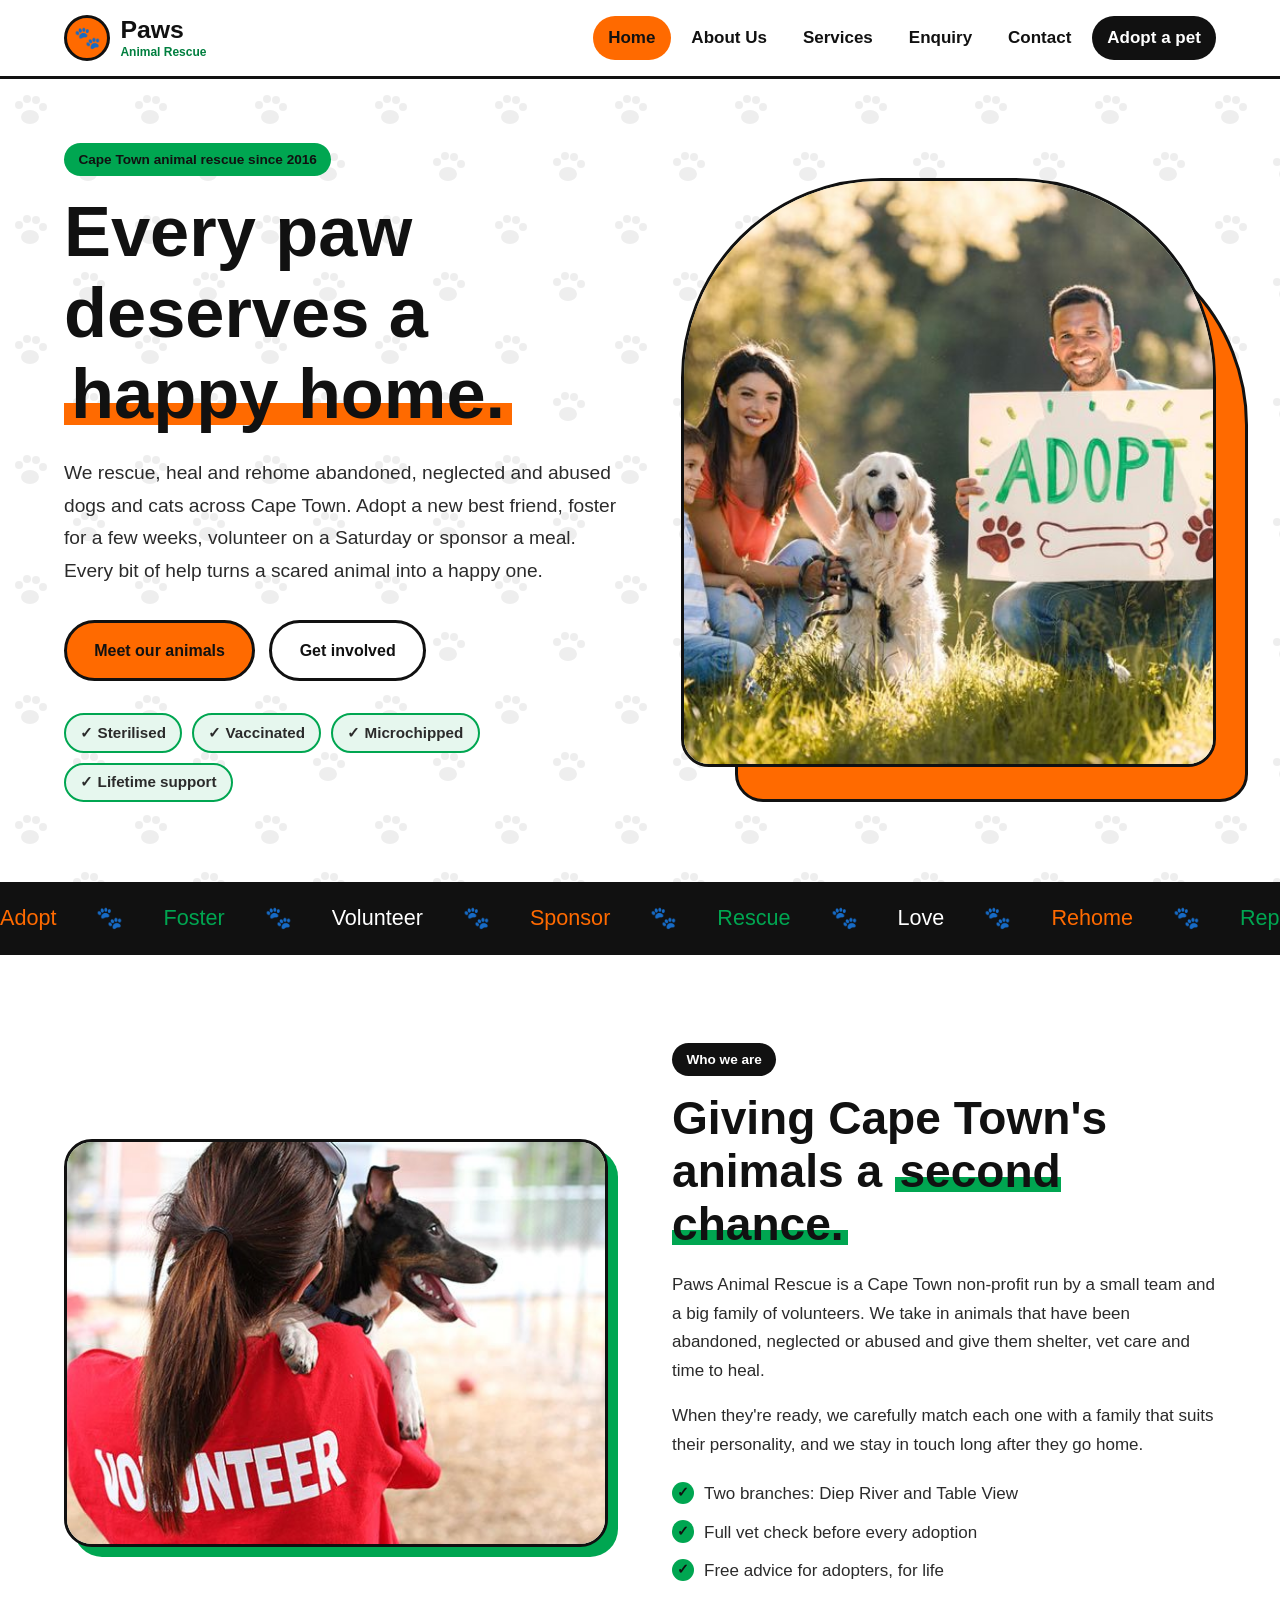
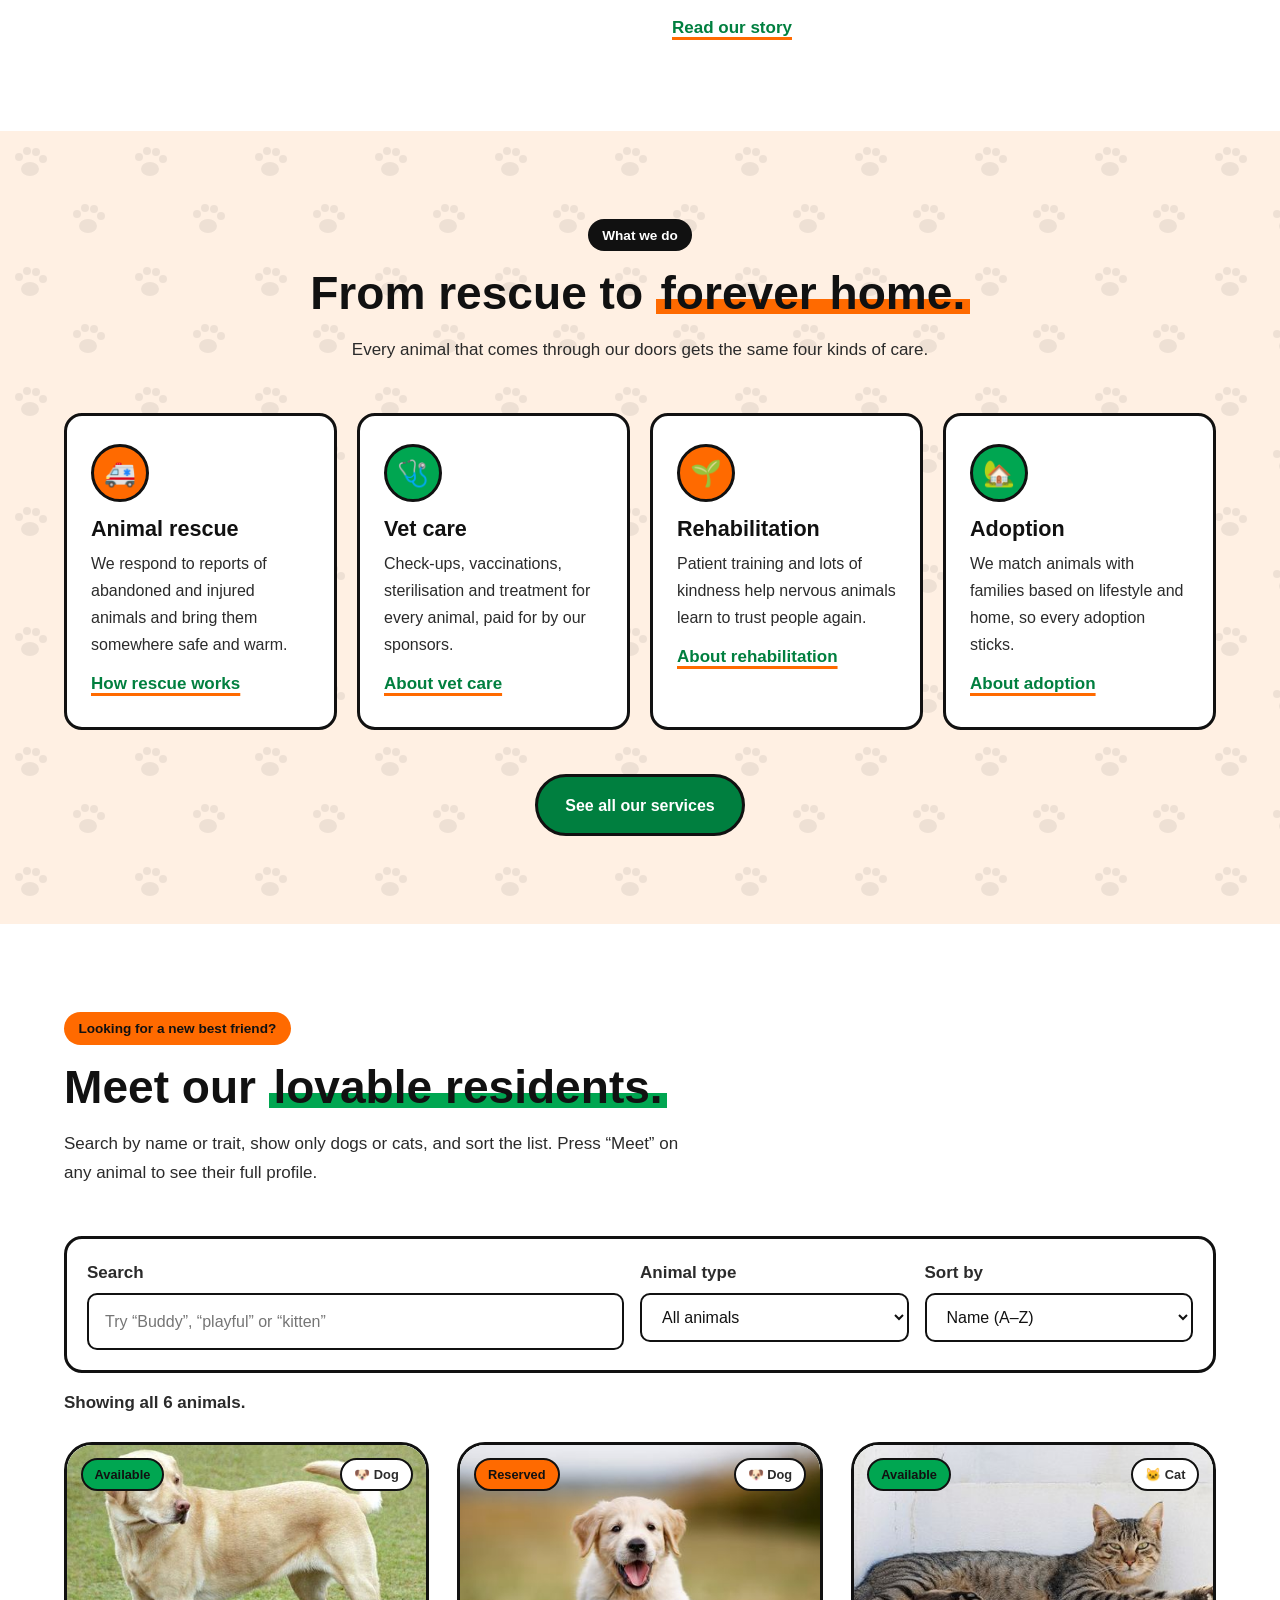
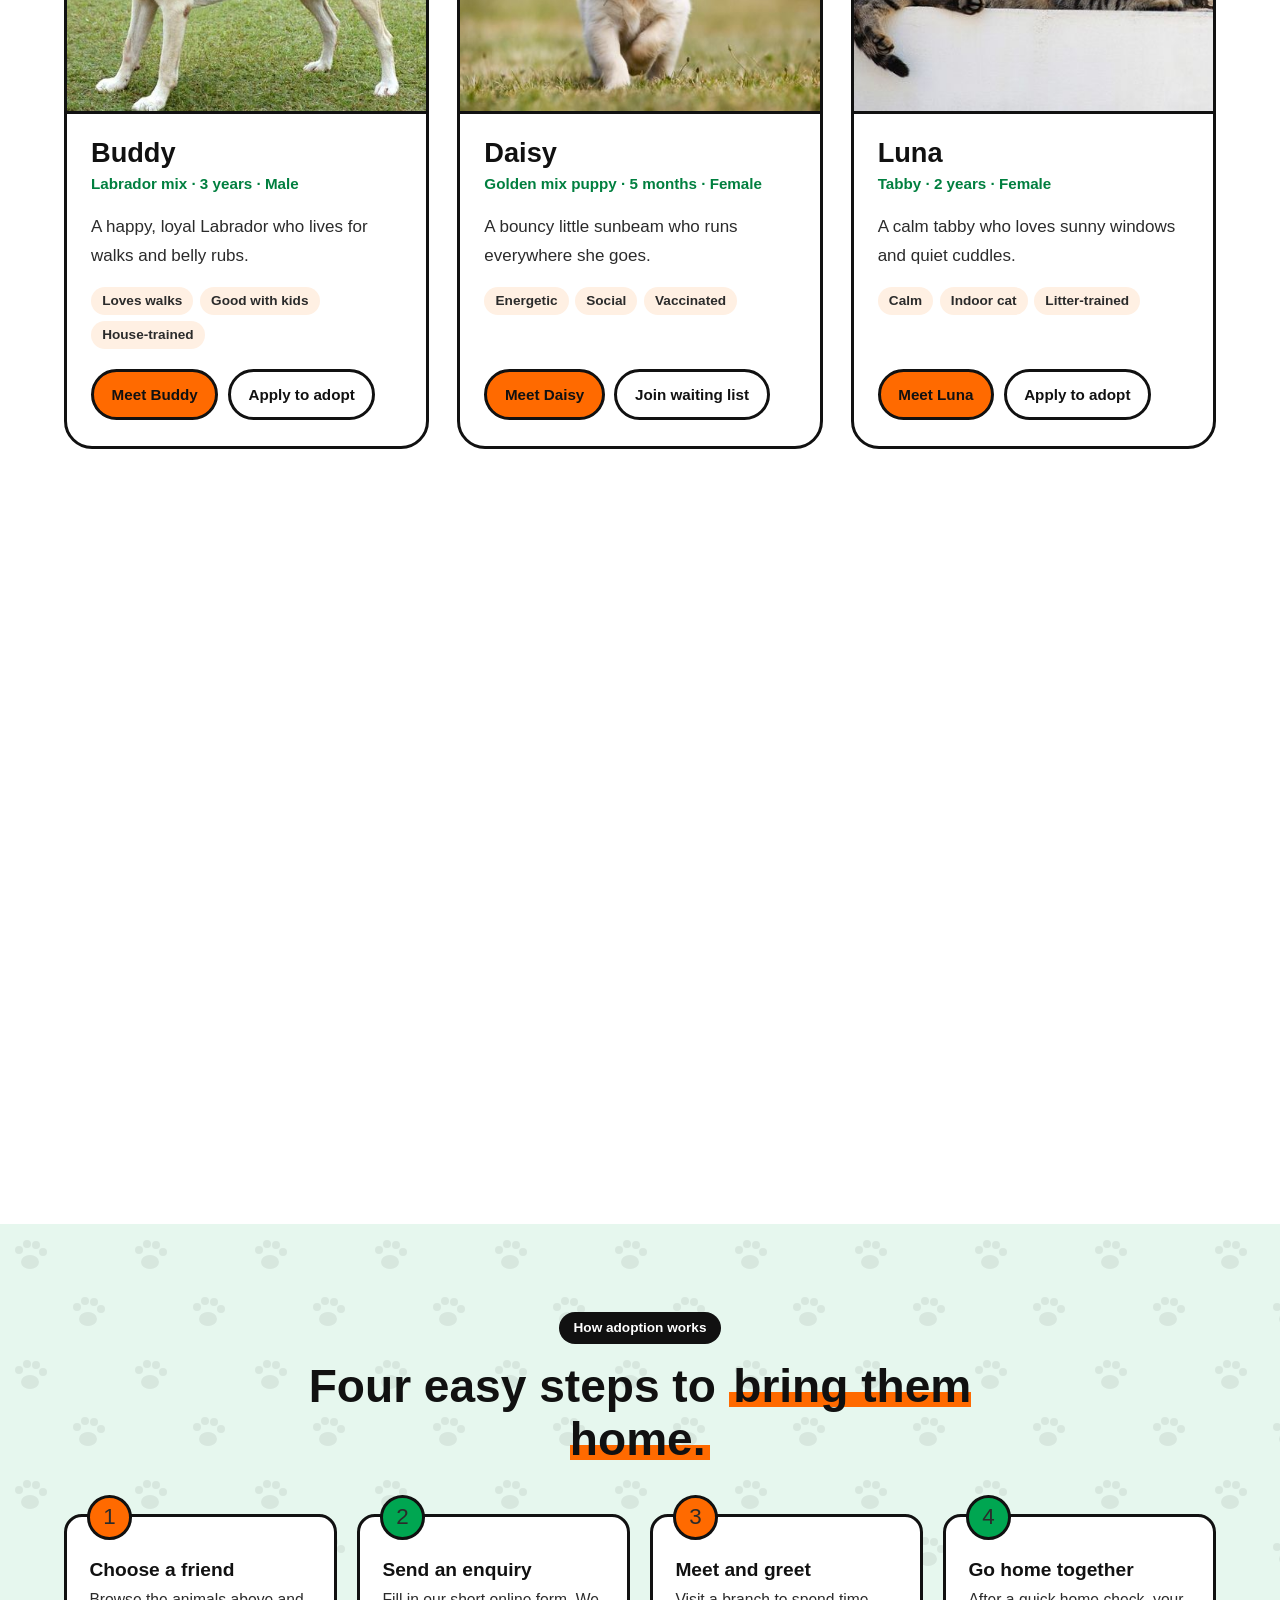
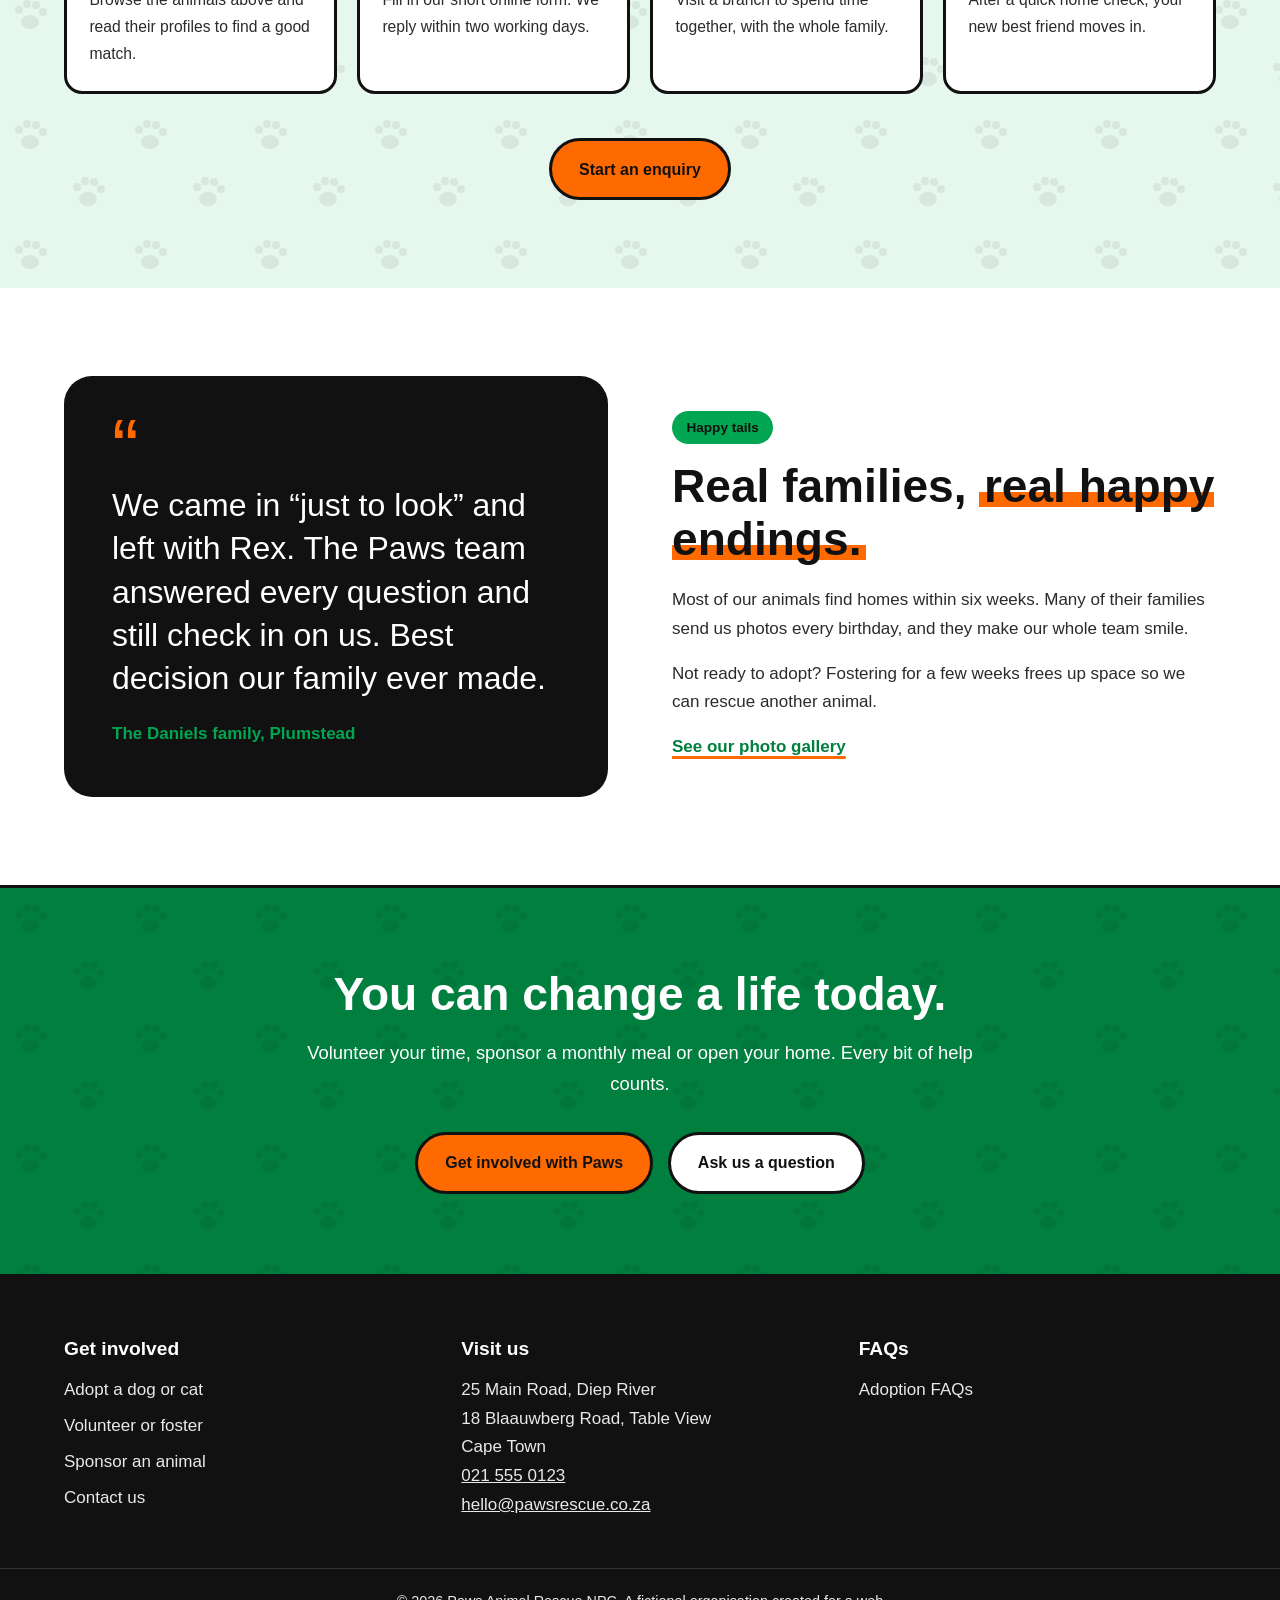
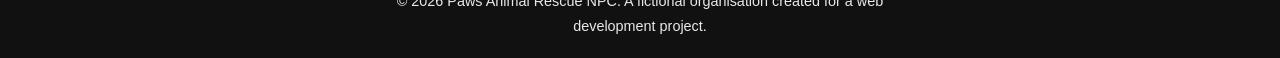
==== commit d9fd66b4: "Remove home page statistics and simplify footer Remove the statistics band and the two hero photo st" ====
--- a/index.html
+++ b/index.html
@@ -104,8 +104,6 @@
                     <div class="hero-photo">
                         <img src="images/family-adopting-rescue-dog.jpg" srcset="images/responsive/family-adopting-rescue-dog-480w.jpg 480w, images/responsive/family-adopting-rescue-dog-800w.jpg 800w, images/responsive/family-adopting-rescue-dog-1200w.jpg 1200w, images/family-adopting-rescue-dog.jpg 1600w" sizes="(max-width: 1000px) 92vw, 540px" width="1600" height="1067" alt="A smiling family with their newly adopted golden dog, holding a hand-painted ADOPT sign" fetchpriority="high" style="object-position:58% 50%">
                     </div>
-                    <p class="sticker sticker-top"><strong>1 240+</strong>happy adoptions</p>
-                    <p class="sticker sticker-bottom"><strong>6</strong>pets waiting for you</p>
                 </div>
             </div>
         </section>
@@ -115,15 +113,6 @@
             <div class="ticker-track"><span>Adopt</span><span>Foster</span><span>Volunteer</span><span>Sponsor</span><span>Rescue</span><span>Love</span><span>Rehome</span><span>Repeat</span><span>Adopt</span><span>Foster</span><span>Volunteer</span><span>Sponsor</span><span>Rescue</span><span>Love</span><span>Rehome</span><span>Repeat</span></div>
         </div>
 
-        <!-- ===== STATS (numbers count up when scrolled into view) ===== -->
-        <section class="stats" aria-label="Paws in numbers">
-            <div class="container stats-grid">
-                <div><p class="stat-number" data-count="1240" data-suffix="+">1 240+</p><p class="stat-label">Animals rehomed</p></div>
-                <div><p class="stat-number" data-count="180">180</p><p class="stat-label">Active volunteers</p></div>
-                <div><p class="stat-number" data-count="65">65</p><p class="stat-label">Foster families</p></div>
-                <div><p class="stat-number" data-count="2">2</p><p class="stat-label">Cape Town branches</p></div>
-            </div>
-        </section>
 
         <!-- ===== INTRODUCTION ===== -->
         <section class="section">
@@ -282,27 +271,6 @@
     <!-- ===== FOOTER (internal links, contact details and social media links) ===== -->
     <footer class="site-footer">
         <div class="container footer-grid">
-            <div class="footer-about">
-                <a href="index.html" class="logo">
-                    <span class="logo-icon" aria-hidden="true">🐾</span>
-                    <span class="logo-text"><strong>Paws</strong><small>Animal Rescue</small></span>
-                </a>
-                <p>Rescue. Love. Rehome. A Cape Town non-profit giving abandoned, neglected and abused animals the second chance they deserve.</p>
-                <ul class="social-links" aria-label="Paws Animal Rescue on social media">
-                    <li><a href="https://www.facebook.com/" target="_blank" rel="noopener noreferrer" aria-label="Facebook (opens in a new tab)">f</a></li>
-                    <li><a href="https://www.instagram.com/" target="_blank" rel="noopener noreferrer" aria-label="Instagram (opens in a new tab)">ig</a></li>
-                    <li><a href="https://www.tiktok.com/" target="_blank" rel="noopener noreferrer" aria-label="TikTok (opens in a new tab)">tt</a></li>
-                </ul>
-            </div>
-            <div>
-                <h3>Explore</h3>
-                <ul class="footer-links">
-                    <li><a href="index.html">Home</a></li>
-                    <li><a href="about.html">About us</a></li>
-                    <li><a href="services.html">Our services</a></li>
-                    <li><a href="services.html#faq">Adoption FAQs</a></li>
-                </ul>
-            </div>
             <div>
                 <h3>Get involved</h3>
                 <ul class="footer-links">
@@ -317,6 +285,12 @@
                 <p>25 Main Road, Diep River<br>18 Blaauwberg Road, Table View<br>Cape Town</p>
                 <p><a href="tel:+27215550123">021 555 0123</a><br><a href="mailto:hello@pawsrescue.co.za">hello@pawsrescue.co.za</a></p>
             </div>
+            <div>
+                <h3>FAQs</h3>
+                <ul class="footer-links">
+                    <li><a href="services.html#faq">Adoption FAQs</a></li>
+                </ul>
+            </div>
         </div>
         <div class="footer-bottom">
             <p>© <span data-year>2026</span> Paws Animal Rescue NPC. A fictional organisation created for a web development project.</p>
--- a/css/style.css
+++ b/css/style.css
@@ -231,18 +231,6 @@
 }
 .hero-photo img { width: 100%; height: 100%; object-fit: cover; object-position: 50% 40%; }
 
-.sticker {
-    position: absolute; z-index: 2;
-    background: var(--white); border: 3px solid var(--black); border-radius: var(--radius);
-    padding: 0.7rem 1rem; box-shadow: var(--shadow-pop);
-    font-weight: 800; line-height: 1.25;
-    animation: bob 4s ease-in-out infinite;
-}
-.sticker strong { display: block; font-family: var(--font-head); font-size: 1.6rem; color: var(--green-dark); }
-.sticker-top { top: 10%; left: -8%; }
-.sticker-bottom { bottom: 6%; right: -4%; animation-delay: -2s; background: var(--green); }
-.sticker-bottom strong { color: var(--black); }
-
 @keyframes bob { 0%, 100% { transform: translateY(0) rotate(-2deg); } 50% { transform: translateY(-10px) rotate(2deg); } }
 
 /* ---------- 7. MOVING TICKER BAND ---------- */
@@ -258,12 +246,6 @@
 .ticker-track span:nth-child(3n+2) { color: var(--green); }
 .ticker:hover .ticker-track { animation-play-state: paused; }
 @keyframes ticker { from { transform: translateX(0); } to { transform: translateX(-50%); } }
-
-/* ---------- 8. STATS BAND ---------- */
-.stats { background: var(--green); padding: 3rem 0; border-bottom: 3px solid var(--black); }
-.stats-grid { display: grid; grid-template-columns: repeat(4, 1fr); gap: 1.5rem; text-align: center; }
-.stat-number { font-family: var(--font-head); font-size: clamp(2.4rem, 4.5vw, 3.4rem); color: var(--black); line-height: 1; }
-.stat-label { font-weight: 800; color: var(--black); margin: 0.5rem auto 0; }
 
 /* ---------- 9. PAGE BANNER (inner pages) ---------- */
 .page-banner {
@@ -624,24 +606,13 @@
 
 /* ---------- 23. FOOTER ---------- */
 .site-footer { background: var(--black); color: var(--white); }
-.footer-grid { display: grid; grid-template-columns: 1.5fr 1fr 1fr 1fr; gap: 2.5rem; padding: 4rem 0 3rem; }
+.footer-grid { display: grid; grid-template-columns: repeat(3, 1fr); gap: 2.5rem; padding: 4rem 0 3rem; }
 .site-footer p, .site-footer a { color: #E9E9E9; }
 .site-footer h3 { color: var(--white); font-size: 1.2rem; margin-bottom: 1rem; }
-.site-footer .logo-text strong { color: var(--white); }
-.site-footer .logo-text small { color: var(--green); }
-.footer-about p { margin-top: 1rem; }
 .footer-links { list-style: none; display: grid; gap: 0.45rem; }
 .footer-links a { text-decoration: none; }
 .footer-links a:hover { color: var(--orange); text-decoration: underline; }
-.social-links { display: flex; gap: 0.6rem; list-style: none; margin-top: 1rem; }
-.social-links a {
-    width: 42px; height: 42px; border-radius: 50%; background: var(--orange); color: var(--black);
-    display: flex; align-items: center; justify-content: center; text-decoration: none; font-weight: 800;
-}
-.social-links li:nth-child(2) a { background: var(--green); }
-.social-links li:nth-child(3) a { background: var(--white); }
-.social-links a:hover { transform: translateY(-3px); }
-.footer-bottom { border-top: 1px solid #333; padding: 1.25rem 0; text-align: center; font-size: 0.9rem; }
+.footer-bottom { border-top: 1px solid #333; padding: 1.25rem 5%; text-align: center; font-size: 0.9rem; }
 .footer-bottom p { margin: 0 auto; }
 
 /* ---------- 24. SCROLL REVEAL (single gentle effect) ---------- */
@@ -656,7 +627,6 @@
     .card-grid-4, .steps { grid-template-columns: repeat(2, 1fr); }
     .steps { row-gap: 2.5rem; }
     .card-grid-3, .animal-cards { grid-template-columns: repeat(2, 1fr); }
-    .stats-grid { grid-template-columns: repeat(2, 1fr); }
     .form-layout, .tab-panel { grid-template-columns: 1fr; }
     .form-aside { position: static; }
     .footer-grid { grid-template-columns: 1fr 1fr; }
@@ -676,8 +646,6 @@
     .nav-links a { text-align: center; padding: 0.8rem; }
     .two-column, .card-grid-2, .card-grid-3, .card-grid-4, .animal-cards, .steps, .form-row { grid-template-columns: 1fr; }
     .animal-tools { grid-template-columns: 1fr; }
-    .sticker-top { left: 0; }
-    .sticker-bottom { right: 0; }
     .modal-facts { grid-template-columns: 1fr; }
     .modal-content { padding: 1.4rem; }
     .modal-photo { height: 40vh; }
@@ -695,7 +663,6 @@
     .gallery { grid-template-columns: 1fr; }
     .gallery-item.wide { grid-column: auto; }
     .gallery-item.tall { grid-row: auto; }
-    .stats-grid { grid-template-columns: 1fr 1fr; }
 }
 
 /* ---------- 27. REDUCED MOTION ---------- */
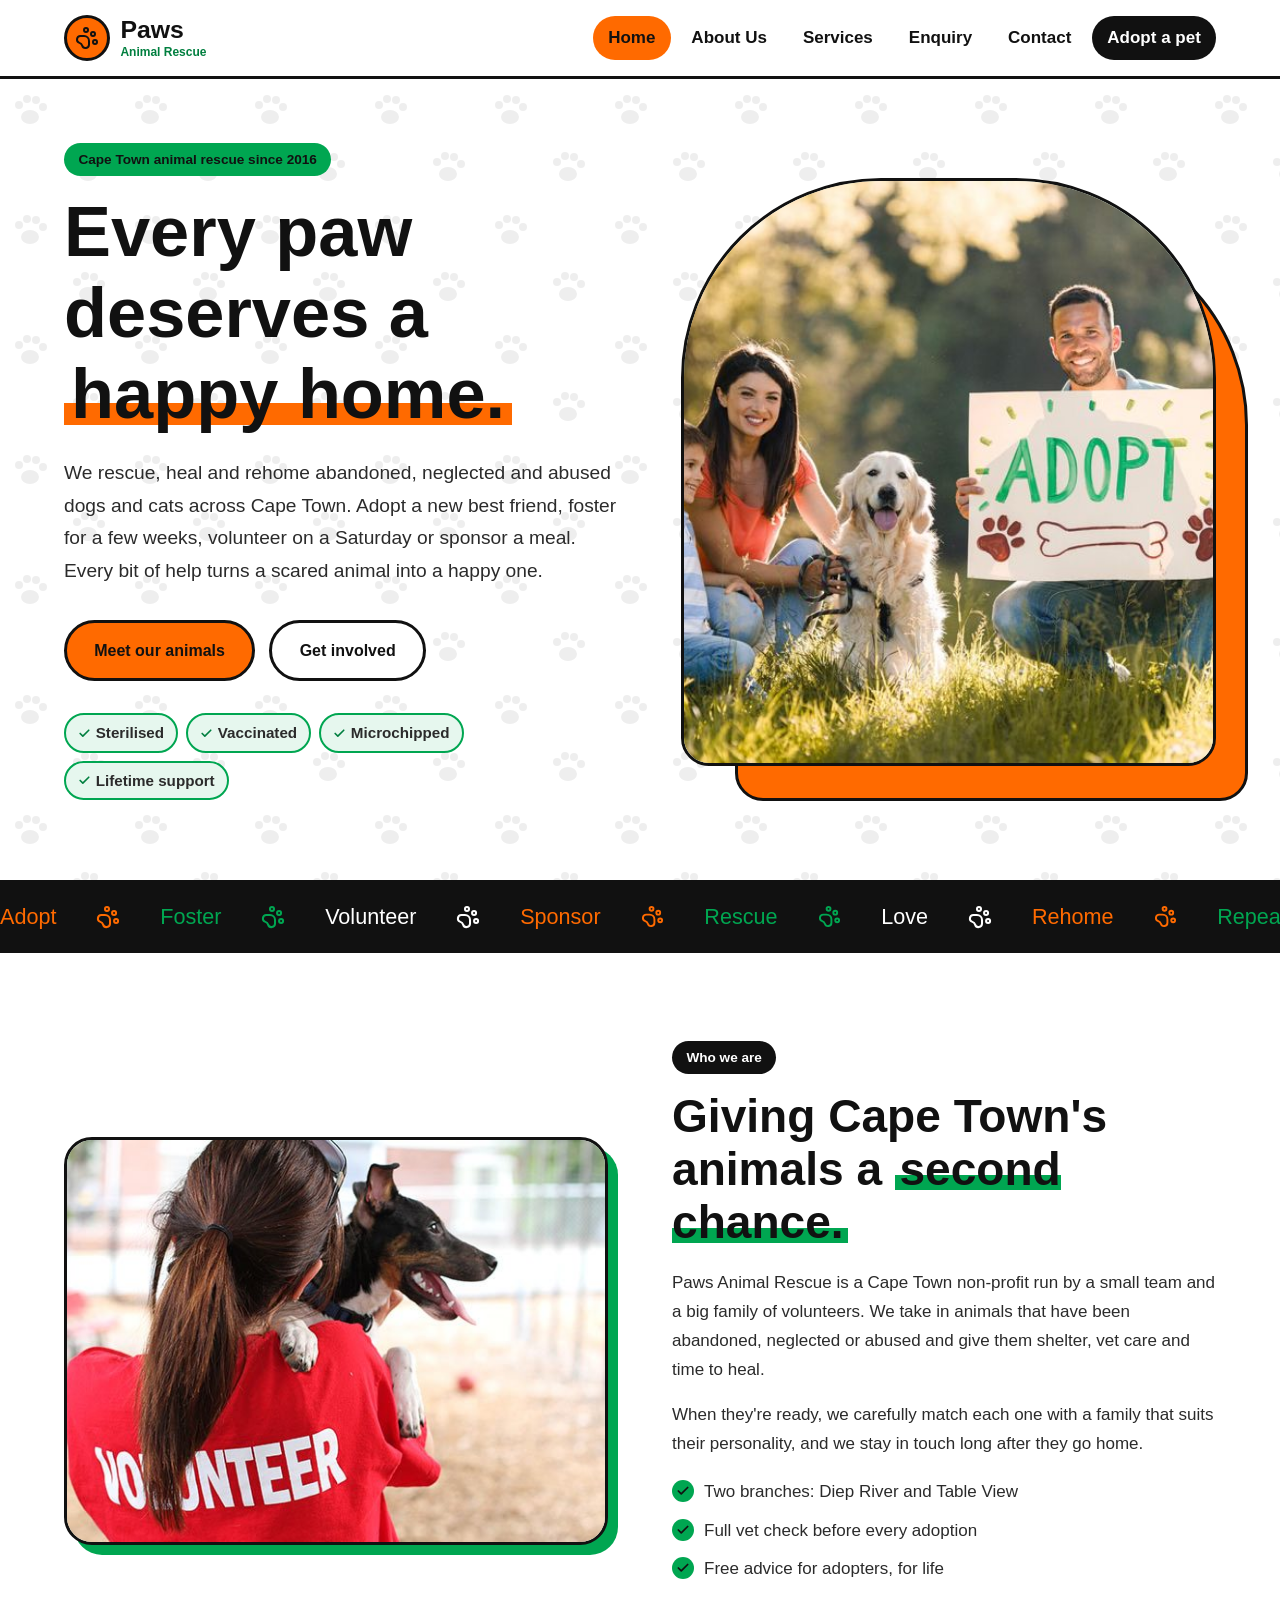
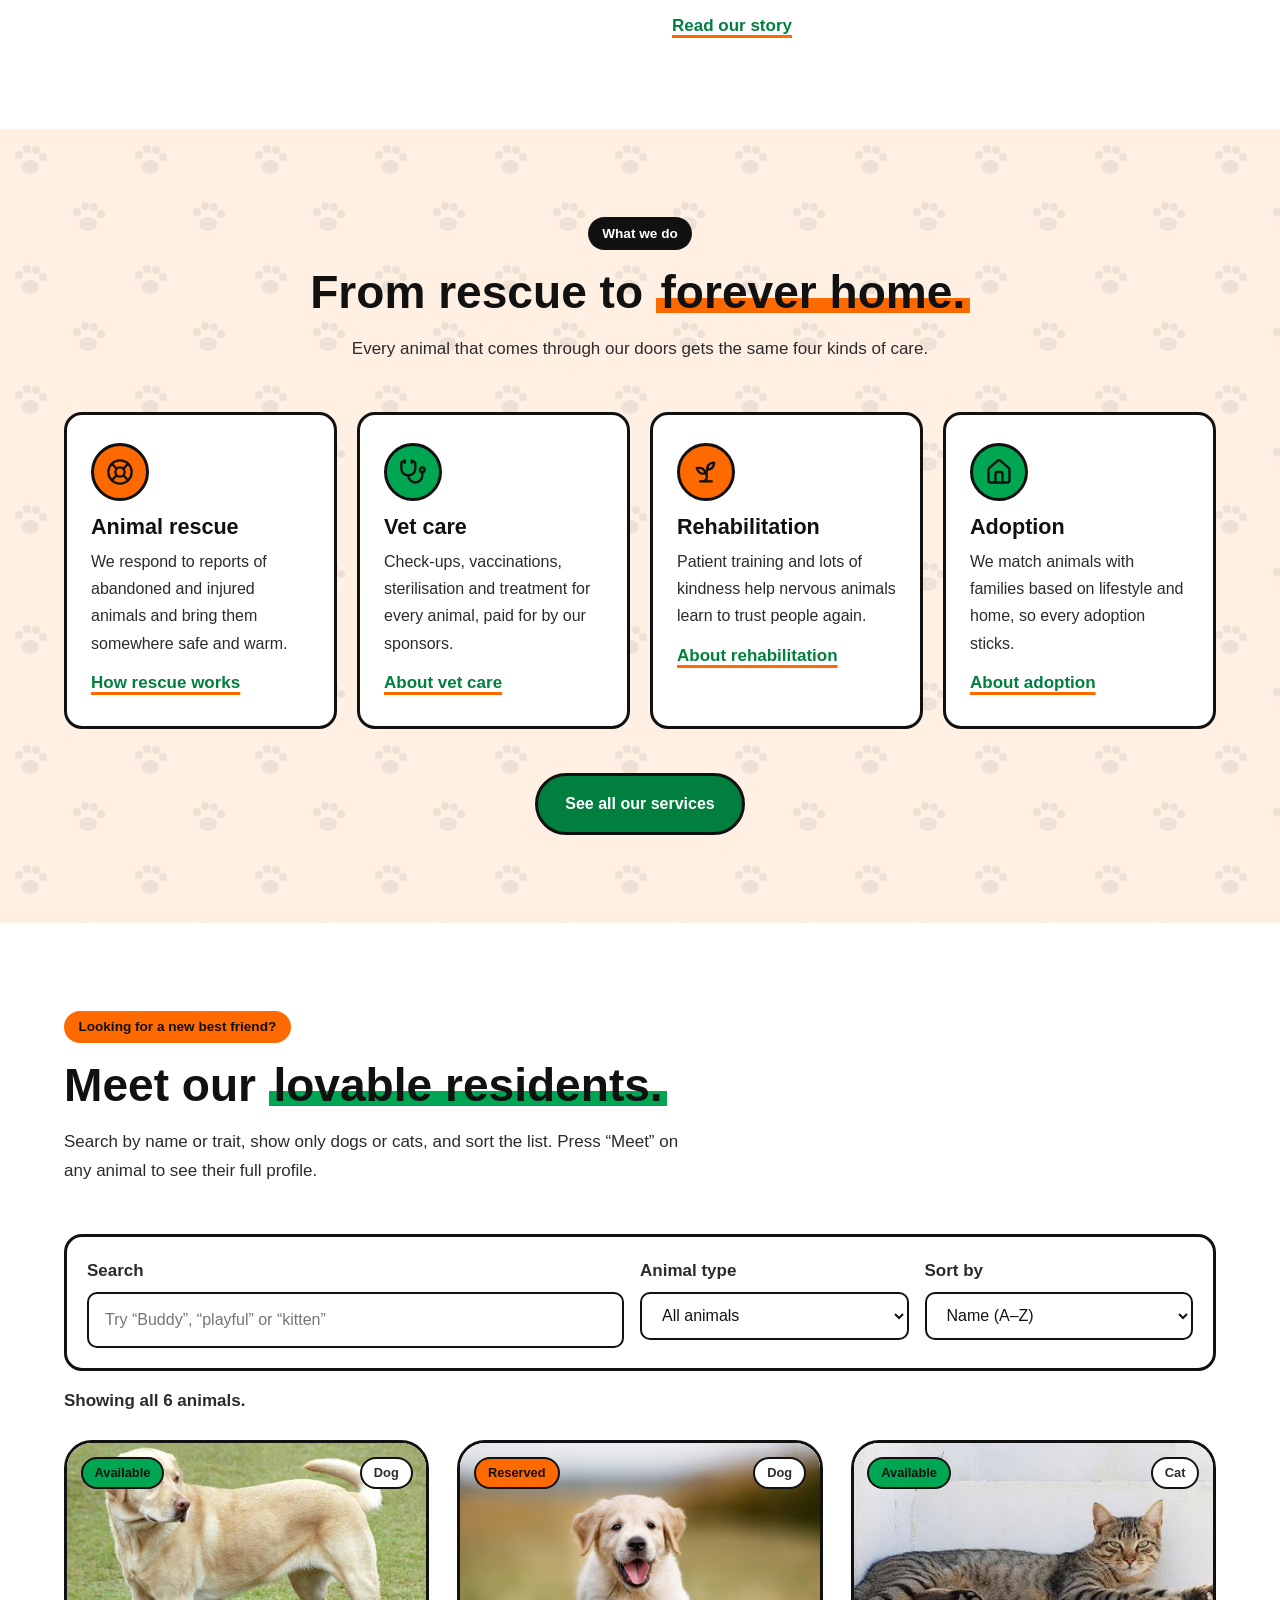
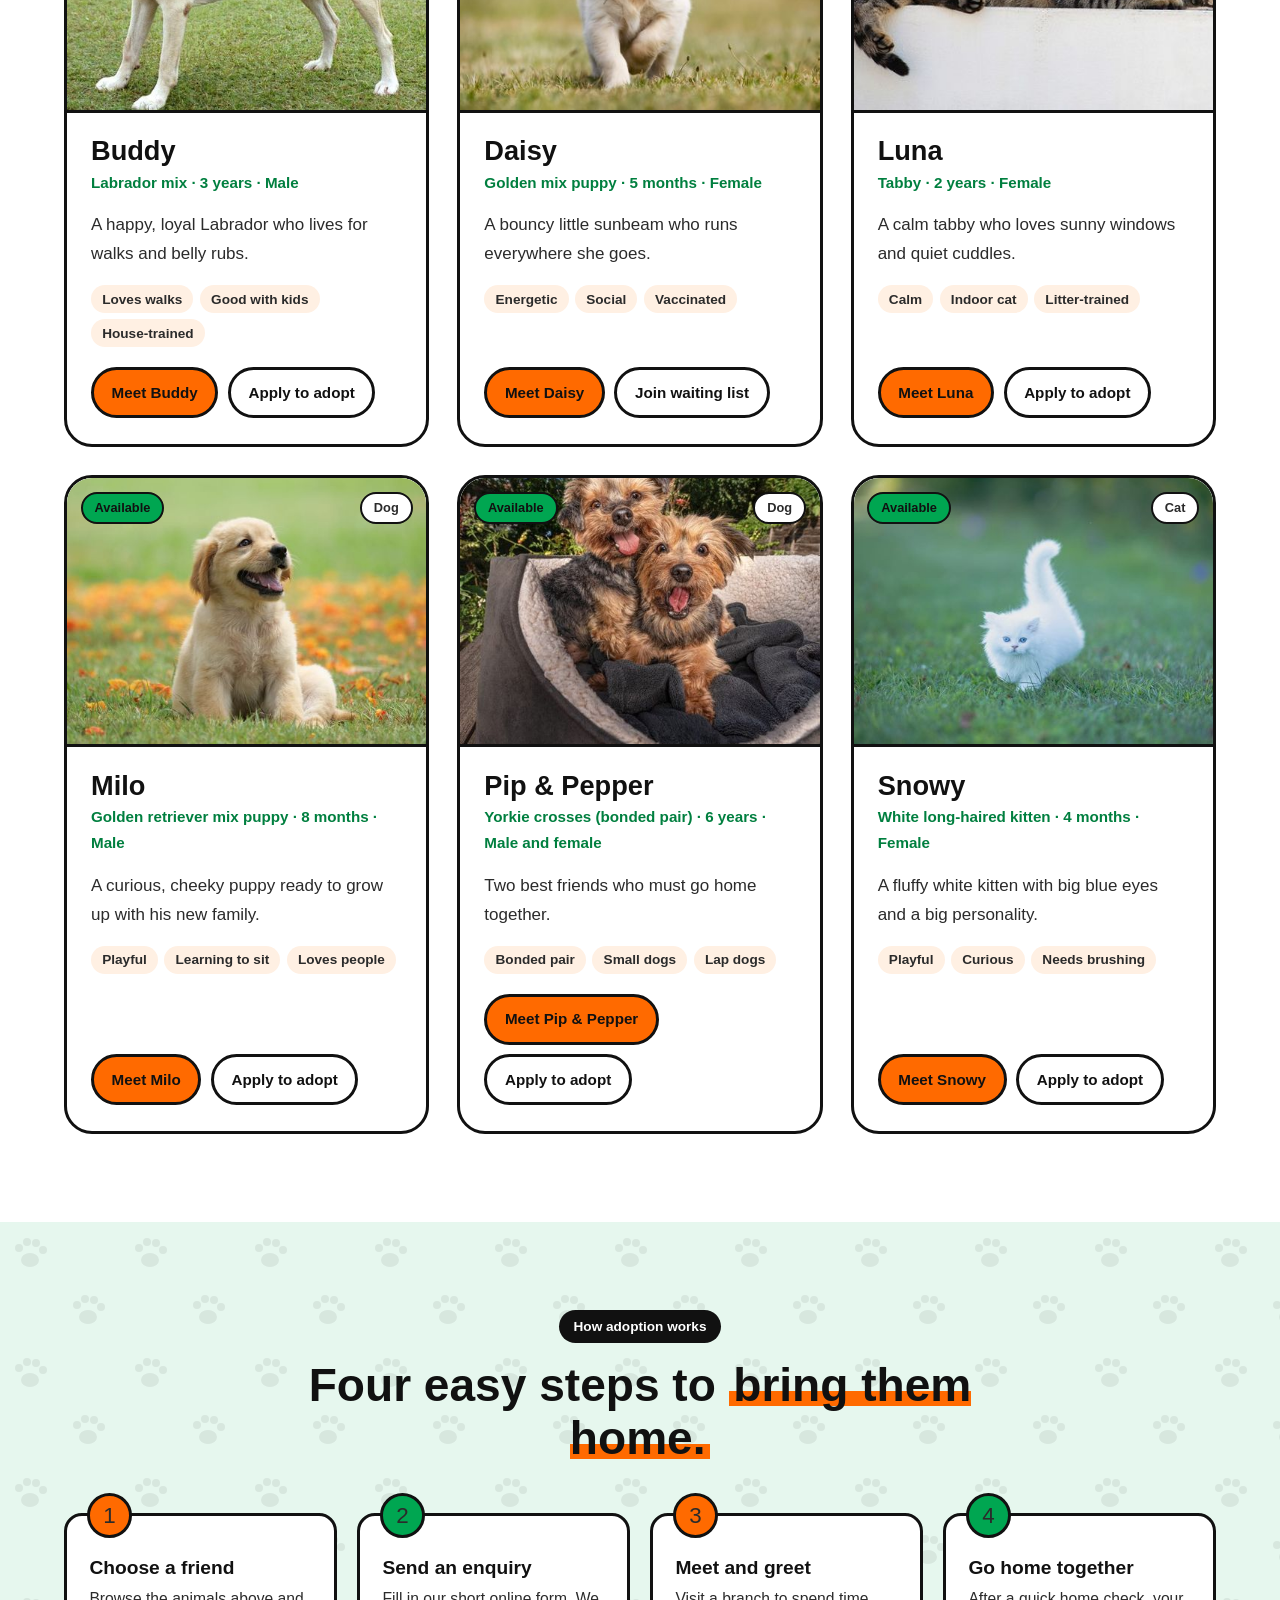
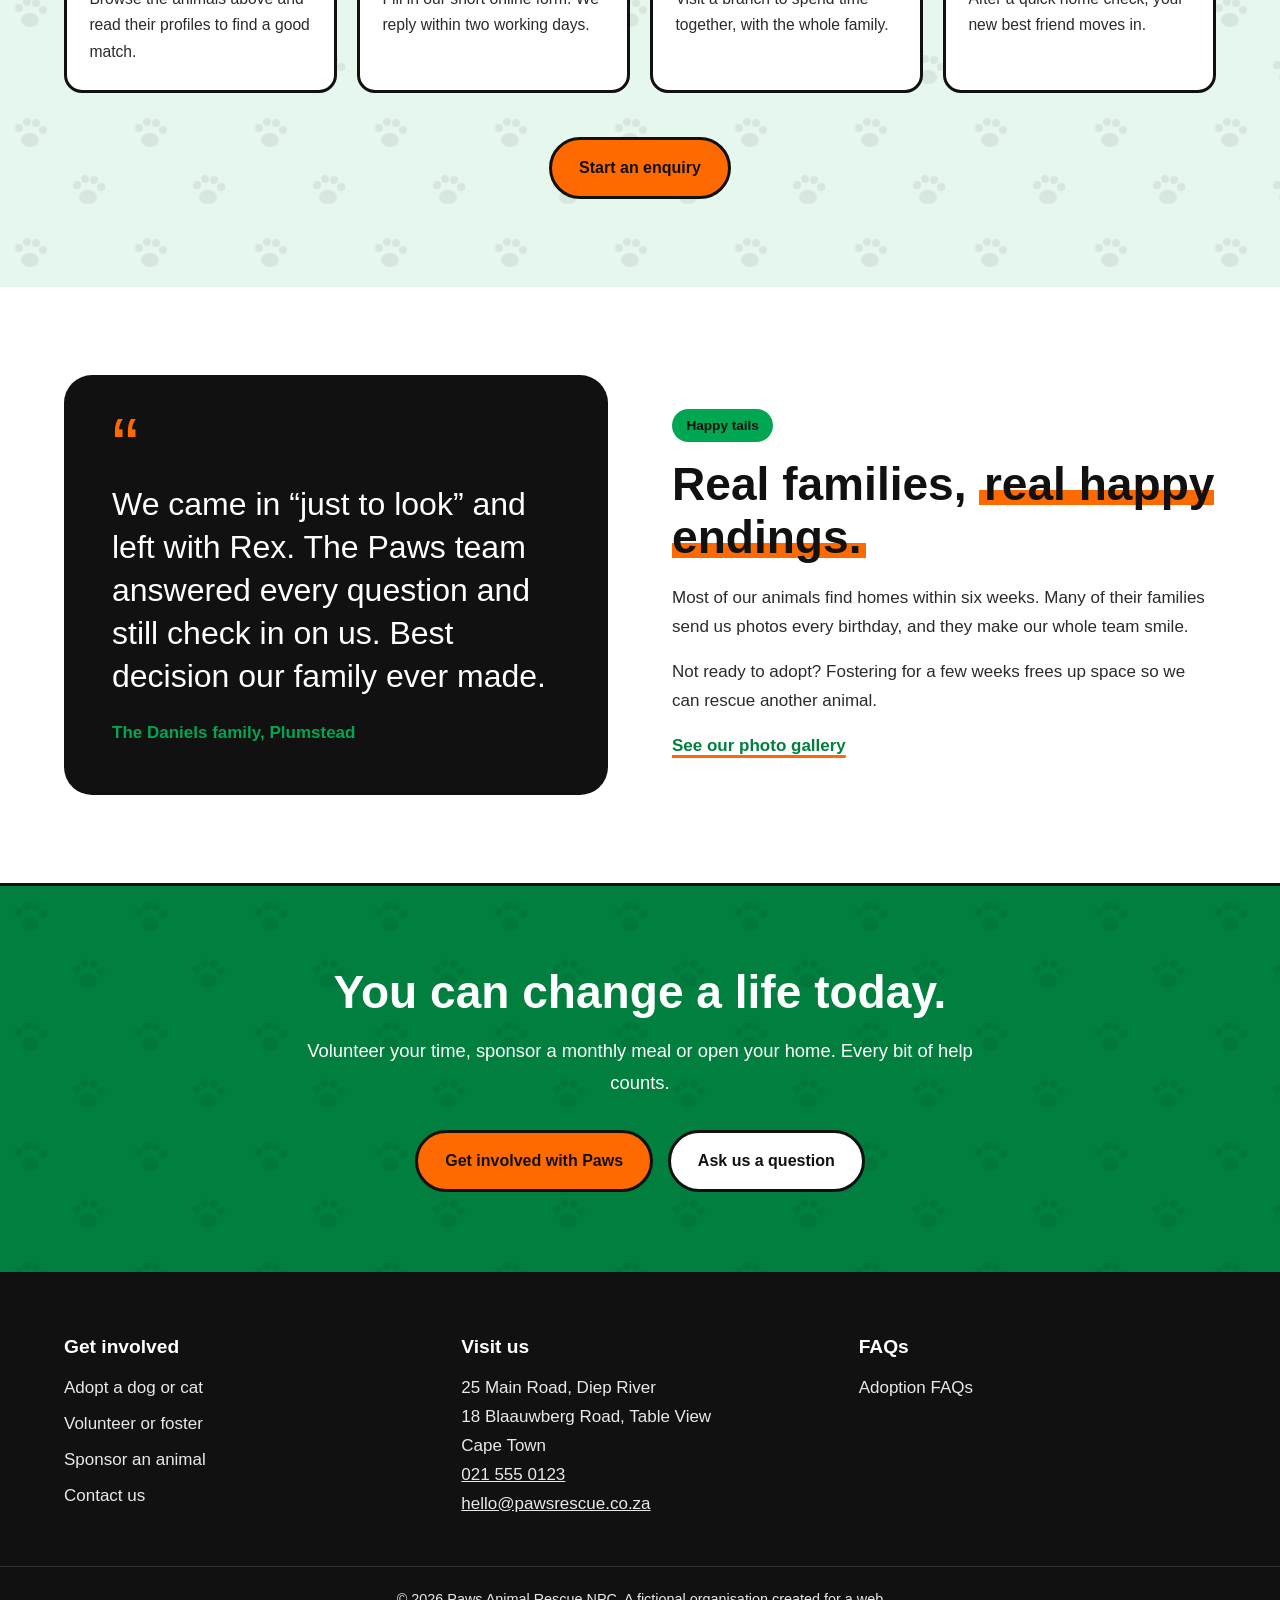
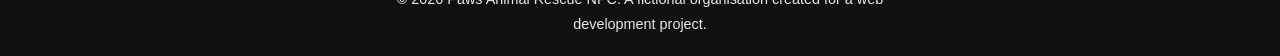
==== commit 8d67e491: "Replace emojis with Lucide SVG icons Remove every emoji from the HTML, CSS and JavaScript. Logo, fav" ====
--- a/index.html
+++ b/index.html
@@ -29,7 +29,7 @@
     <meta property="og:locale" content="en_ZA">
     <meta name="twitter:card" content="summary_large_image">
 
-    <link rel="icon" href="data:image/svg+xml,%3Csvg xmlns='http://www.w3.org/2000/svg' viewBox='0 0 100 100'%3E%3Ctext y='.9em' font-size='90'%3E🐾%3C/text%3E%3C/svg%3E">
+    <link rel="icon" href="data:image/svg+xml,%3Csvg xmlns='http://www.w3.org/2000/svg' viewBox='0 0 24 24'%3E%3Ccircle cx='12' cy='12' r='12' fill='%23FF6A00'/%3E%3Cg transform='translate%284.2 4.2%29 scale%28.65%29' fill='none' stroke='%23111' stroke-width='2.4' stroke-linecap='round' stroke-linejoin='round'%3E%3Ccircle cx='11' cy='4' r='2'/%3E%3Ccircle cx='18' cy='8' r='2'/%3E%3Ccircle cx='20' cy='16' r='2'/%3E%3Cpath d='M9 10a5 5 0 0 1 5 5v3.5a3.5 3.5 0 0 1-6.84 1.045Q6.52 17.48 4.46 16.84A3.5 3.5 0 0 1 5.5 10Z'/%3E%3C/g%3E%3C/svg%3E">
 
     <!-- PAGE SPEED: connect to the font server early; fonts use display=swap so text shows immediately -->
     <link rel="preconnect" href="https://fonts.googleapis.com">
@@ -61,7 +61,7 @@
     <header class="site-header">
         <nav class="navbar" aria-label="Main navigation">
             <a href="index.html" class="logo" aria-label="Paws Animal Rescue home page">
-                <span class="logo-icon" aria-hidden="true">🐾</span>
+                <span class="logo-icon" aria-hidden="true"><svg class="icon icon-paw" viewBox="0 0 24 24" fill="none" stroke="currentColor" stroke-width="2" stroke-linecap="round" stroke-linejoin="round" aria-hidden="true" focusable="false"><circle cx="11" cy="4" r="2"/><circle cx="18" cy="8" r="2"/><circle cx="20" cy="16" r="2"/><path d="M9 10a5 5 0 0 1 5 5v3.5a3.5 3.5 0 0 1-6.84 1.045Q6.52 17.48 4.46 16.84A3.5 3.5 0 0 1 5.5 10Z"/></svg></span>
                 <span class="logo-text"><strong>Paws</strong><small>Animal Rescue</small></span>
             </a>
             <ul class="nav-links" id="navLinks">
@@ -72,7 +72,7 @@
                 <li><a href="contact.html">Contact</a></li>
                 <li class="nav-cta"><a href="index.html#adopt">Adopt a pet</a></li>
             </ul>
-            <button class="menu-toggle" id="menuToggle" type="button" aria-label="Open navigation menu" aria-controls="navLinks" aria-expanded="false">☰</button>
+            <button class="menu-toggle" id="menuToggle" type="button" aria-label="Open navigation menu" aria-controls="navLinks" aria-expanded="false"><svg class="icon icon-menu icon-open" viewBox="0 0 24 24" fill="none" stroke="currentColor" stroke-width="2" stroke-linecap="round" stroke-linejoin="round" aria-hidden="true" focusable="false"><path d="M4 6h16"/><path d="M4 12h16"/><path d="M4 18h16"/></svg><svg class="icon icon-x icon-close" viewBox="0 0 24 24" fill="none" stroke="currentColor" stroke-width="2" stroke-linecap="round" stroke-linejoin="round" aria-hidden="true" focusable="false"><path d="M18 6 6 18"/><path d="m6 6 12 12"/></svg></button>
         </nav>
     </header>
 
@@ -94,10 +94,10 @@
                         <a href="enquiry.html" class="btn btn-outline">Get involved</a>
                     </div>
                     <ul class="hero-points" aria-label="Every adoption includes">
-                        <li>✓ Sterilised</li>
-                        <li>✓ Vaccinated</li>
-                        <li>✓ Microchipped</li>
-                        <li>✓ Lifetime support</li>
+                        <li><svg class="icon icon-check" viewBox="0 0 24 24" fill="none" stroke="currentColor" stroke-width="2" stroke-linecap="round" stroke-linejoin="round" aria-hidden="true" focusable="false"><path d="M20 6 9 17l-5-5"/></svg>Sterilised</li>
+                        <li><svg class="icon icon-check" viewBox="0 0 24 24" fill="none" stroke="currentColor" stroke-width="2" stroke-linecap="round" stroke-linejoin="round" aria-hidden="true" focusable="false"><path d="M20 6 9 17l-5-5"/></svg>Vaccinated</li>
+                        <li><svg class="icon icon-check" viewBox="0 0 24 24" fill="none" stroke="currentColor" stroke-width="2" stroke-linecap="round" stroke-linejoin="round" aria-hidden="true" focusable="false"><path d="M20 6 9 17l-5-5"/></svg>Microchipped</li>
+                        <li><svg class="icon icon-check" viewBox="0 0 24 24" fill="none" stroke="currentColor" stroke-width="2" stroke-linecap="round" stroke-linejoin="round" aria-hidden="true" focusable="false"><path d="M20 6 9 17l-5-5"/></svg>Lifetime support</li>
                     </ul>
                 </div>
                 <div class="hero-visual">
@@ -151,25 +151,25 @@
                 </div>
                 <div class="card-grid-4">
                     <article class="info-card reveal">
-                        <div class="icon-bubble" aria-hidden="true">🚑</div>
+                        <div class="icon-bubble" aria-hidden="true"><svg class="icon icon-lifebuoy" viewBox="0 0 24 24" fill="none" stroke="currentColor" stroke-width="2" stroke-linecap="round" stroke-linejoin="round" aria-hidden="true" focusable="false"><circle cx="12" cy="12" r="10"/><path d="m4.93 4.93 4.24 4.24"/><path d="m14.83 9.17 4.24-4.24"/><path d="m14.83 14.83 4.24 4.24"/><path d="m9.17 14.83-4.24 4.24"/><circle cx="12" cy="12" r="4"/></svg></div>
                         <h3>Animal rescue</h3>
                         <p>We respond to reports of abandoned and injured animals and bring them somewhere safe and warm.</p>
                         <a class="text-link" href="services.html#animal-rescue">How rescue works</a>
                     </article>
                     <article class="info-card reveal">
-                        <div class="icon-bubble" aria-hidden="true">🩺</div>
+                        <div class="icon-bubble" aria-hidden="true"><svg class="icon icon-steth" viewBox="0 0 24 24" fill="none" stroke="currentColor" stroke-width="2" stroke-linecap="round" stroke-linejoin="round" aria-hidden="true" focusable="false"><path d="M11 2v2"/><path d="M5 2v2"/><path d="M5 3H4a2 2 0 0 0-2 2v4a6 6 0 0 0 12 0V5a2 2 0 0 0-2-2h-1"/><path d="M8 15a6 6 0 0 0 12 0v-3"/><circle cx="20" cy="10" r="2"/></svg></div>
                         <h3>Vet care</h3>
                         <p>Check-ups, vaccinations, sterilisation and treatment for every animal, paid for by our sponsors.</p>
                         <a class="text-link" href="services.html#veterinary-care">About vet care</a>
                     </article>
                     <article class="info-card reveal">
-                        <div class="icon-bubble" aria-hidden="true">🌱</div>
+                        <div class="icon-bubble" aria-hidden="true"><svg class="icon icon-sprout" viewBox="0 0 24 24" fill="none" stroke="currentColor" stroke-width="2" stroke-linecap="round" stroke-linejoin="round" aria-hidden="true" focusable="false"><path d="M7 20h10"/><path d="M10 20c5.5-2.5.8-6.4 3-10"/><path d="M9.5 9.4c1.1.8 1.8 2.2 2.3 3.7-2 .4-3.5.4-4.8-.3-1.2-.6-2.3-1.9-3-4.2 2.8-.5 4.4 0 5.5.8z"/><path d="M14.1 6a7 7 0 0 0-1.1 4c1.9-.1 3.3-.6 4.3-1.4 1-1 1.6-2.3 1.7-4.6-2.7.1-4 1-4.9 2z"/></svg></div>
                         <h3>Rehabilitation</h3>
                         <p>Patient training and lots of kindness help nervous animals learn to trust people again.</p>
                         <a class="text-link" href="services.html#rehabilitation">About rehabilitation</a>
                     </article>
                     <article class="info-card reveal">
-                        <div class="icon-bubble" aria-hidden="true">🏡</div>
+                        <div class="icon-bubble" aria-hidden="true"><svg class="icon icon-house" viewBox="0 0 24 24" fill="none" stroke="currentColor" stroke-width="2" stroke-linecap="round" stroke-linejoin="round" aria-hidden="true" focusable="false"><path d="M15 21v-8a1 1 0 0 0-1-1h-4a1 1 0 0 0-1 1v8"/><path d="M3 10a2 2 0 0 1 .709-1.528l7-5.999a2 2 0 0 1 2.582 0l7 5.999A2 2 0 0 1 21 10v9a2 2 0 0 1-2 2H5a2 2 0 0 1-2-2z"/></svg></div>
                         <h3>Adoption</h3>
                         <p>We match animals with families based on lifestyle and home, so every adoption sticks.</p>
                         <a class="text-link" href="services.html#adoption">About adoption</a>
--- a/css/style.css
+++ b/css/style.css
@@ -131,9 +131,10 @@
 .check-list { list-style: none; margin: 1.25rem 0 1.75rem; display: grid; gap: 0.6rem; }
 .check-list li { position: relative; padding-left: 2rem; }
 .check-list li::before {
-    content: "✓"; position: absolute; left: 0; top: 0.1rem;
+    content: ""; position: absolute; left: 0; top: 0.1rem;
+    background-image: url("data:image/svg+xml,%3Csvg xmlns='http://www.w3.org/2000/svg' viewBox='0 0 24 24' fill='none' stroke='%23111' stroke-width='3' stroke-linecap='round' stroke-linejoin='round'%3E%3Cpath d='M20 6 9 17l-5-5'/%3E%3C/svg%3E"); background-repeat: no-repeat; background-position: center; background-size: 0.85rem;
     width: 1.4rem; height: 1.4rem; border-radius: 50%;
-    background: var(--green); color: var(--black);
+    background-color: var(--green); color: var(--black);
     font-weight: 800; font-size: 0.85rem;
     display: flex; align-items: center; justify-content: center;
 }
@@ -241,7 +242,11 @@
     font-family: var(--font-head); font-size: 1.35rem; white-space: nowrap;
 }
 .ticker-track span { display: inline-flex; align-items: center; gap: 2.5rem; }
-.ticker-track span::after { content: "🐾"; }
+.ticker-track span::after {
+    content: ""; width: 1.1em; height: 1.1em; background: currentColor;
+    -webkit-mask: url("data:image/svg+xml,%3Csvg xmlns='http://www.w3.org/2000/svg' viewBox='0 0 24 24' fill='none' stroke='%23000' stroke-width='2' stroke-linecap='round' stroke-linejoin='round'%3E%3Ccircle cx='11' cy='4' r='2'/%3E%3Ccircle cx='18' cy='8' r='2'/%3E%3Ccircle cx='20' cy='16' r='2'/%3E%3Cpath d='M9 10a5 5 0 0 1 5 5v3.5a3.5 3.5 0 0 1-6.84 1.045Q6.52 17.48 4.46 16.84A3.5 3.5 0 0 1 5.5 10Z'/%3E%3C/svg%3E") center / contain no-repeat;
+            mask: url("data:image/svg+xml,%3Csvg xmlns='http://www.w3.org/2000/svg' viewBox='0 0 24 24' fill='none' stroke='%23000' stroke-width='2' stroke-linecap='round' stroke-linejoin='round'%3E%3Ccircle cx='11' cy='4' r='2'/%3E%3Ccircle cx='18' cy='8' r='2'/%3E%3Ccircle cx='20' cy='16' r='2'/%3E%3Cpath d='M9 10a5 5 0 0 1 5 5v3.5a3.5 3.5 0 0 1-6.84 1.045Q6.52 17.48 4.46 16.84A3.5 3.5 0 0 1 5.5 10Z'/%3E%3C/svg%3E") center / contain no-repeat;
+}
 .ticker-track span:nth-child(3n+1) { color: var(--orange); }
 .ticker-track span:nth-child(3n+2) { color: var(--green); }
 .ticker:hover .ticker-track { animation-play-state: paused; }
@@ -636,7 +641,7 @@
 /* ---------- 26. RESPONSIVE: MOBILE ---------- */
 @media (max-width: 760px) {
     .section { padding: 4rem 0; }
-    .menu-toggle { display: block; }
+    .menu-toggle { display: flex; }
     .nav-links {
         display: none; position: absolute; top: 100%; left: 0; right: 0;
         flex-direction: column; align-items: stretch; gap: 0.3rem;
@@ -696,3 +701,17 @@
 .branch-map .map-fallback { height: 100%; display: flex; align-items: center; justify-content: center; max-width: none; }
 .timeline-layout { align-items: start; }
 .timeline-layout .image-frame { margin-top: 2rem; }
+
+/* ---------- 27. SVG ICONS (Lucide, drawn inline) ---------- */
+.icon { width: 1em; height: 1em; flex-shrink: 0; display: inline-block; vertical-align: -0.125em; }
+.logo-icon .icon { width: 1.5rem; height: 1.5rem; color: var(--black); }
+.icon-bubble .icon { width: 1.75rem; height: 1.75rem; color: var(--black); }
+.menu-toggle { align-items: center; justify-content: center; color: var(--black); }
+.menu-toggle .icon { width: 1.6rem; height: 1.6rem; }
+.menu-toggle .icon-close, .menu-toggle[aria-expanded="true"] .icon-open { display: none; }
+.menu-toggle[aria-expanded="true"] .icon-close { display: inline-block; }
+.tab-button { display: inline-flex; align-items: center; justify-content: center; gap: 0.5rem; }
+.tab-button .icon { width: 1.2em; height: 1.2em; }
+.hero-points { gap: 0.5rem; }
+.hero-points li { display: inline-flex; align-items: center; gap: 0.3rem; padding: 0.3rem 0.75rem; }
+.hero-points .icon { width: 0.85em; height: 0.85em; color: var(--green-dark); stroke-width: 3; }
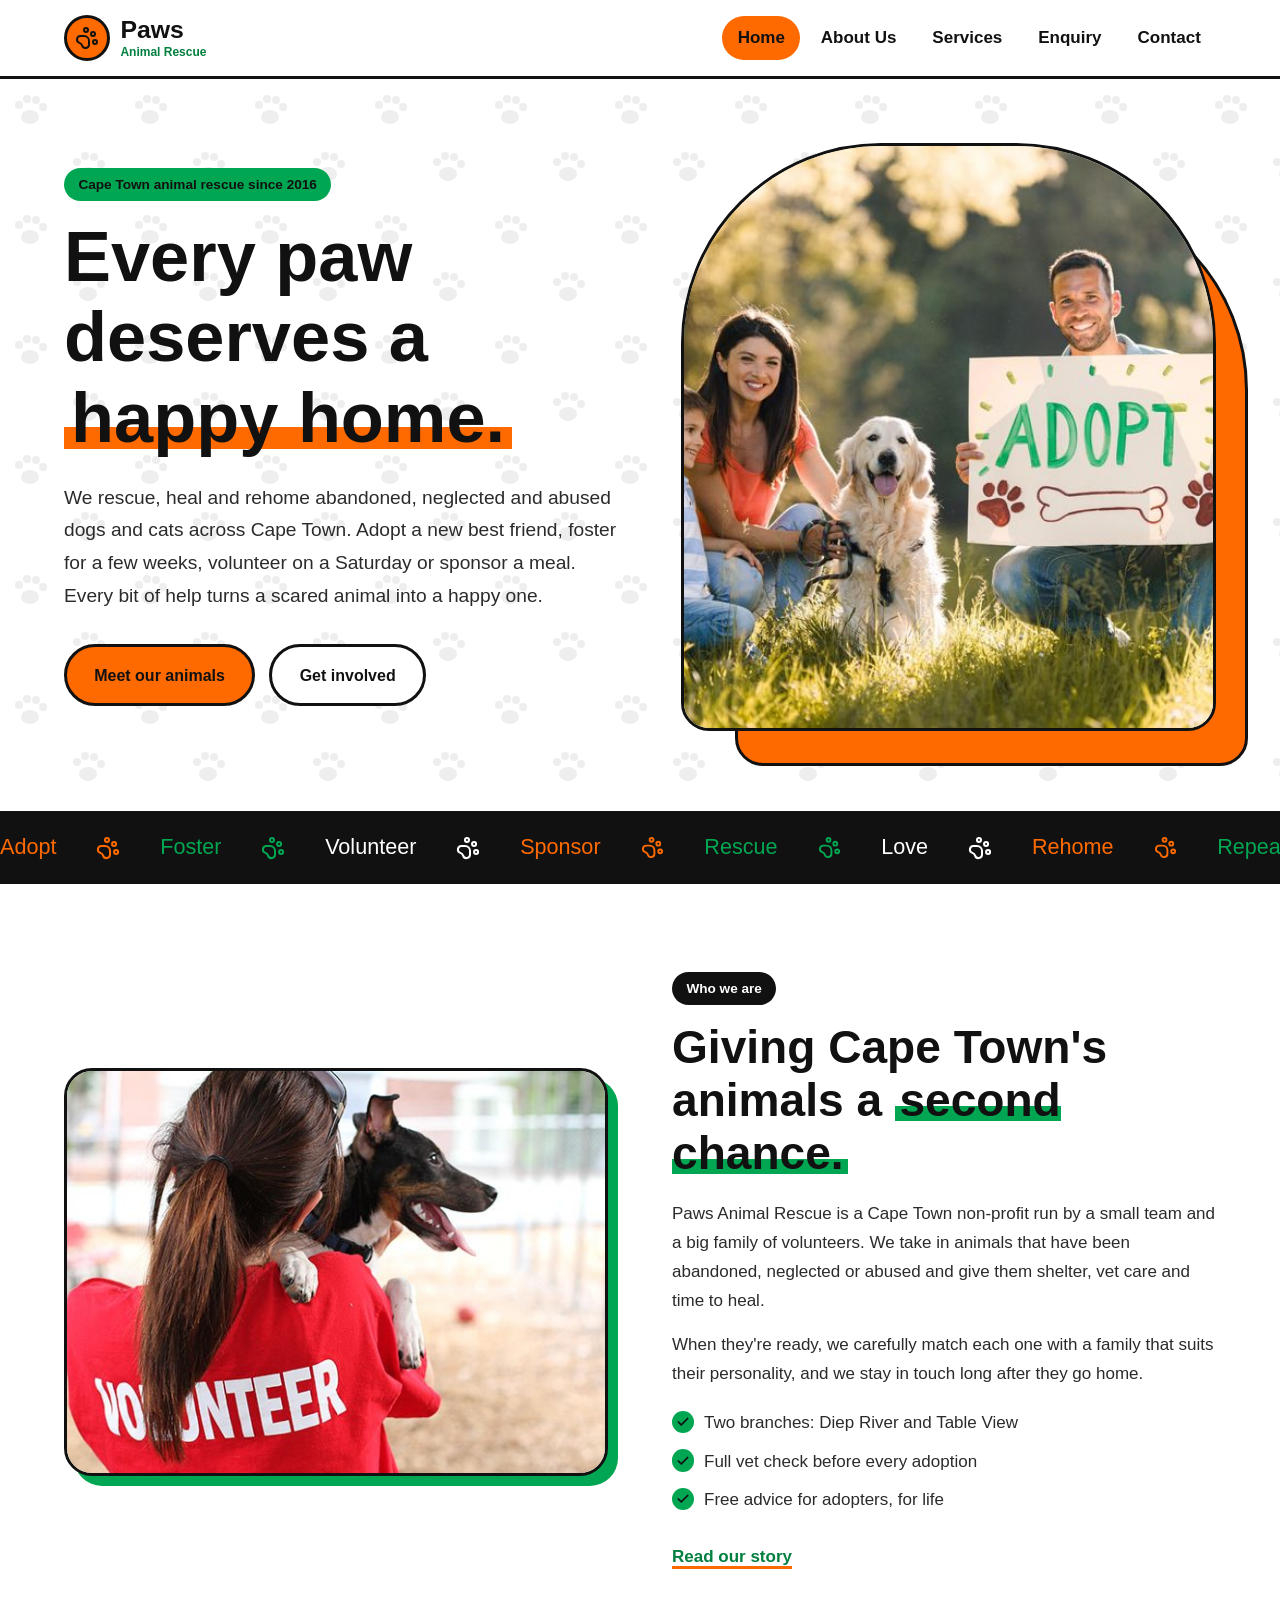
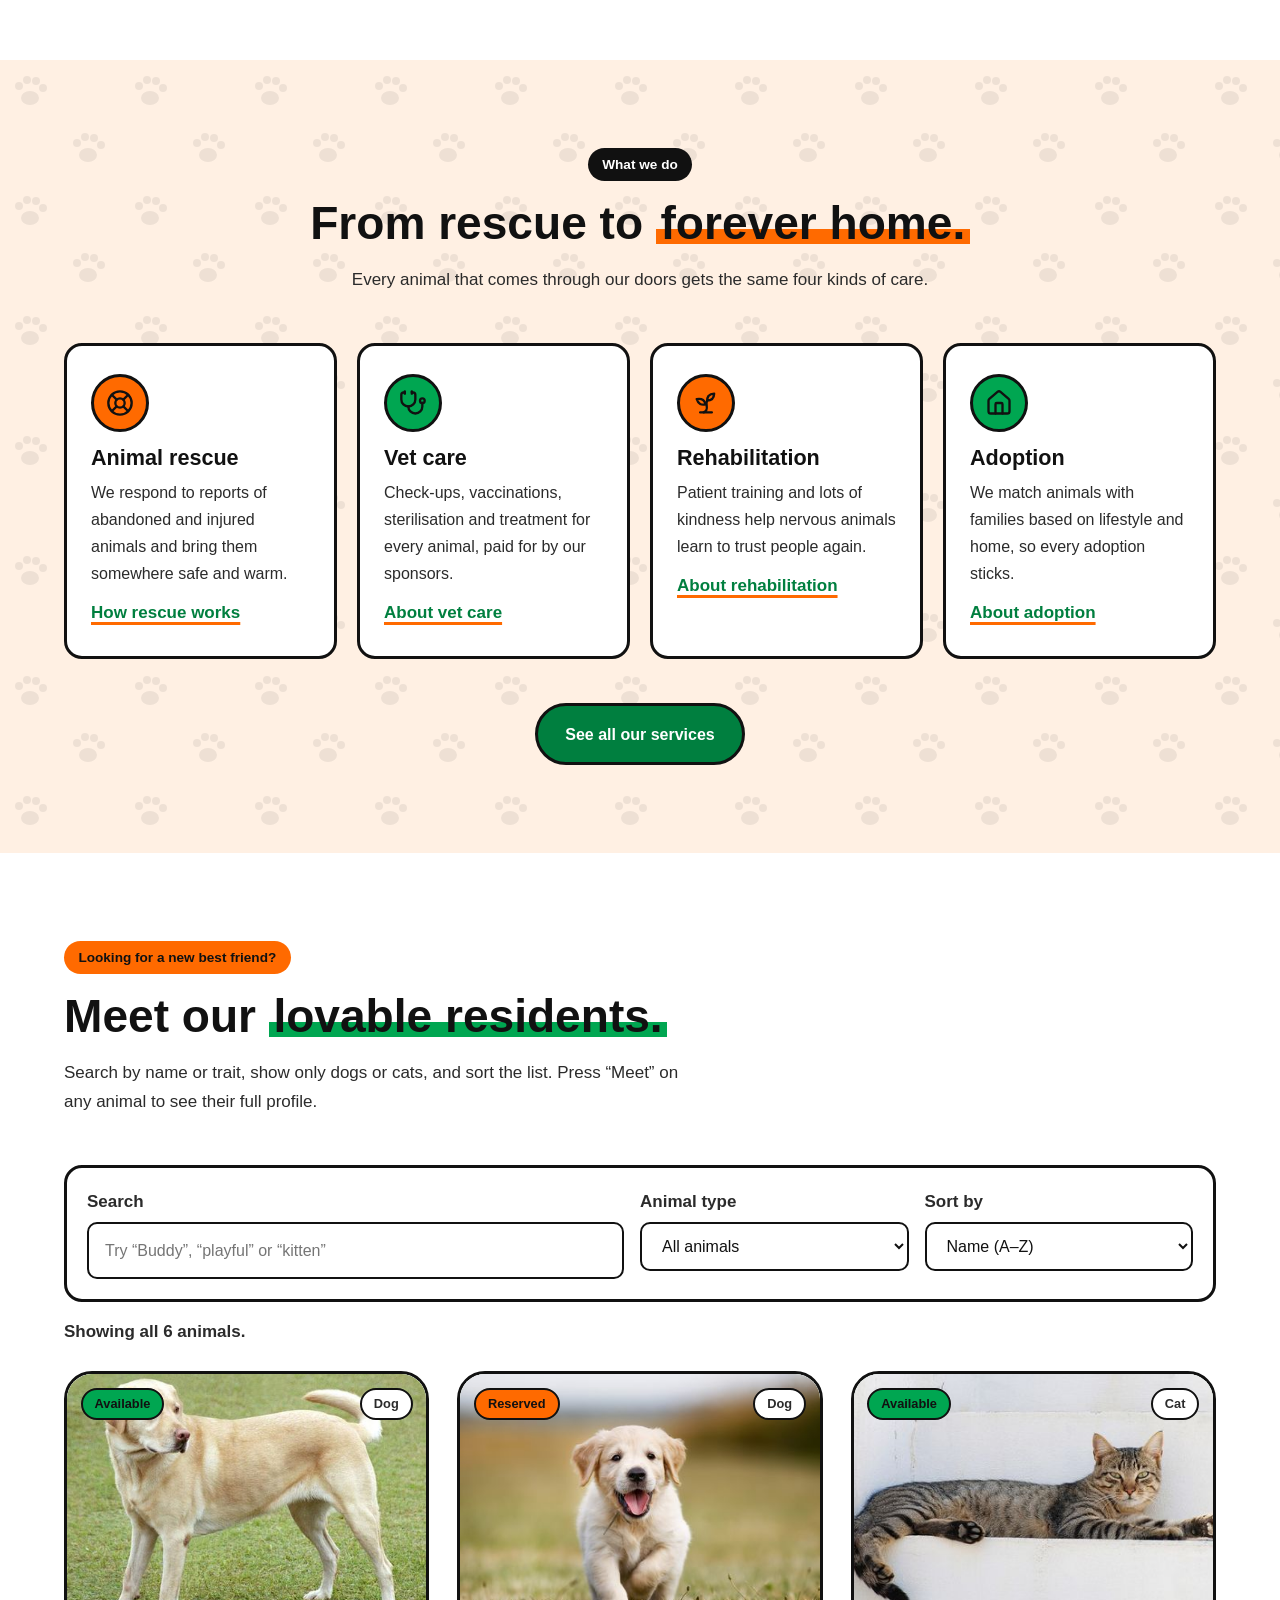
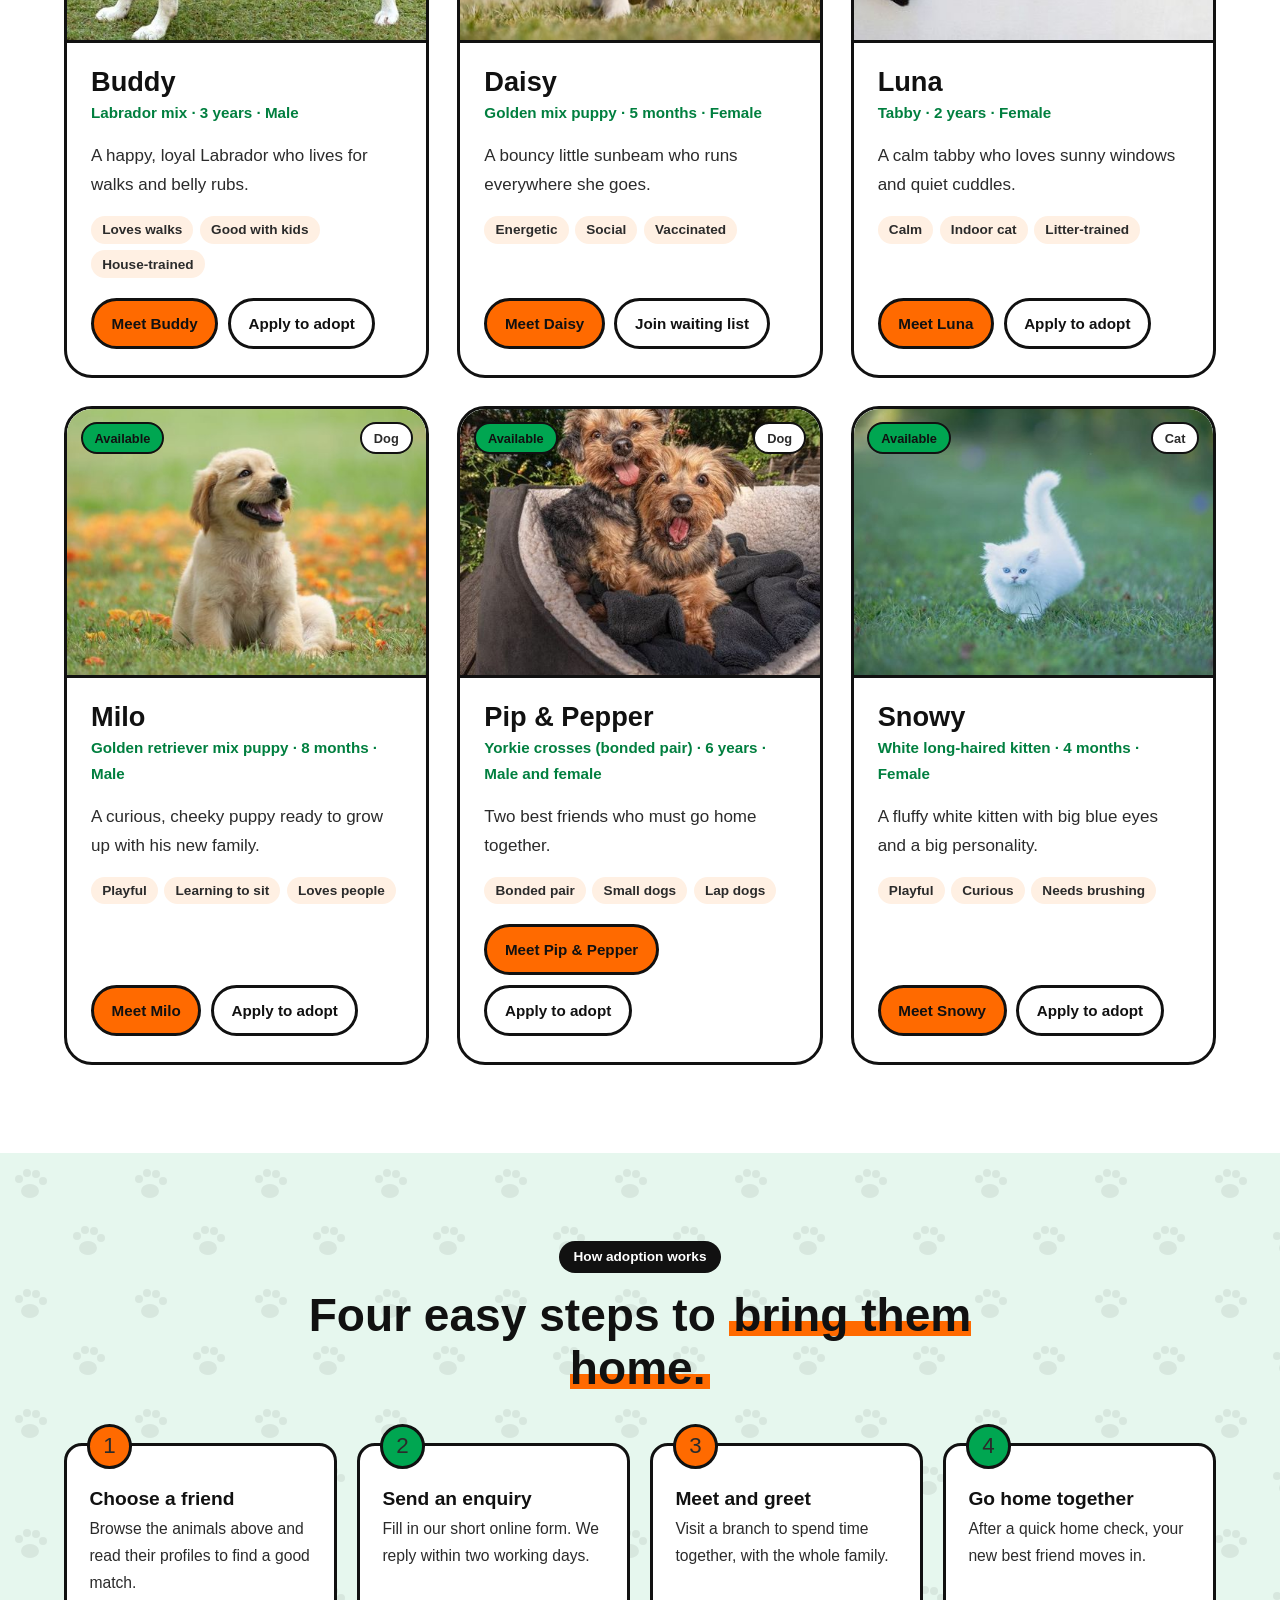
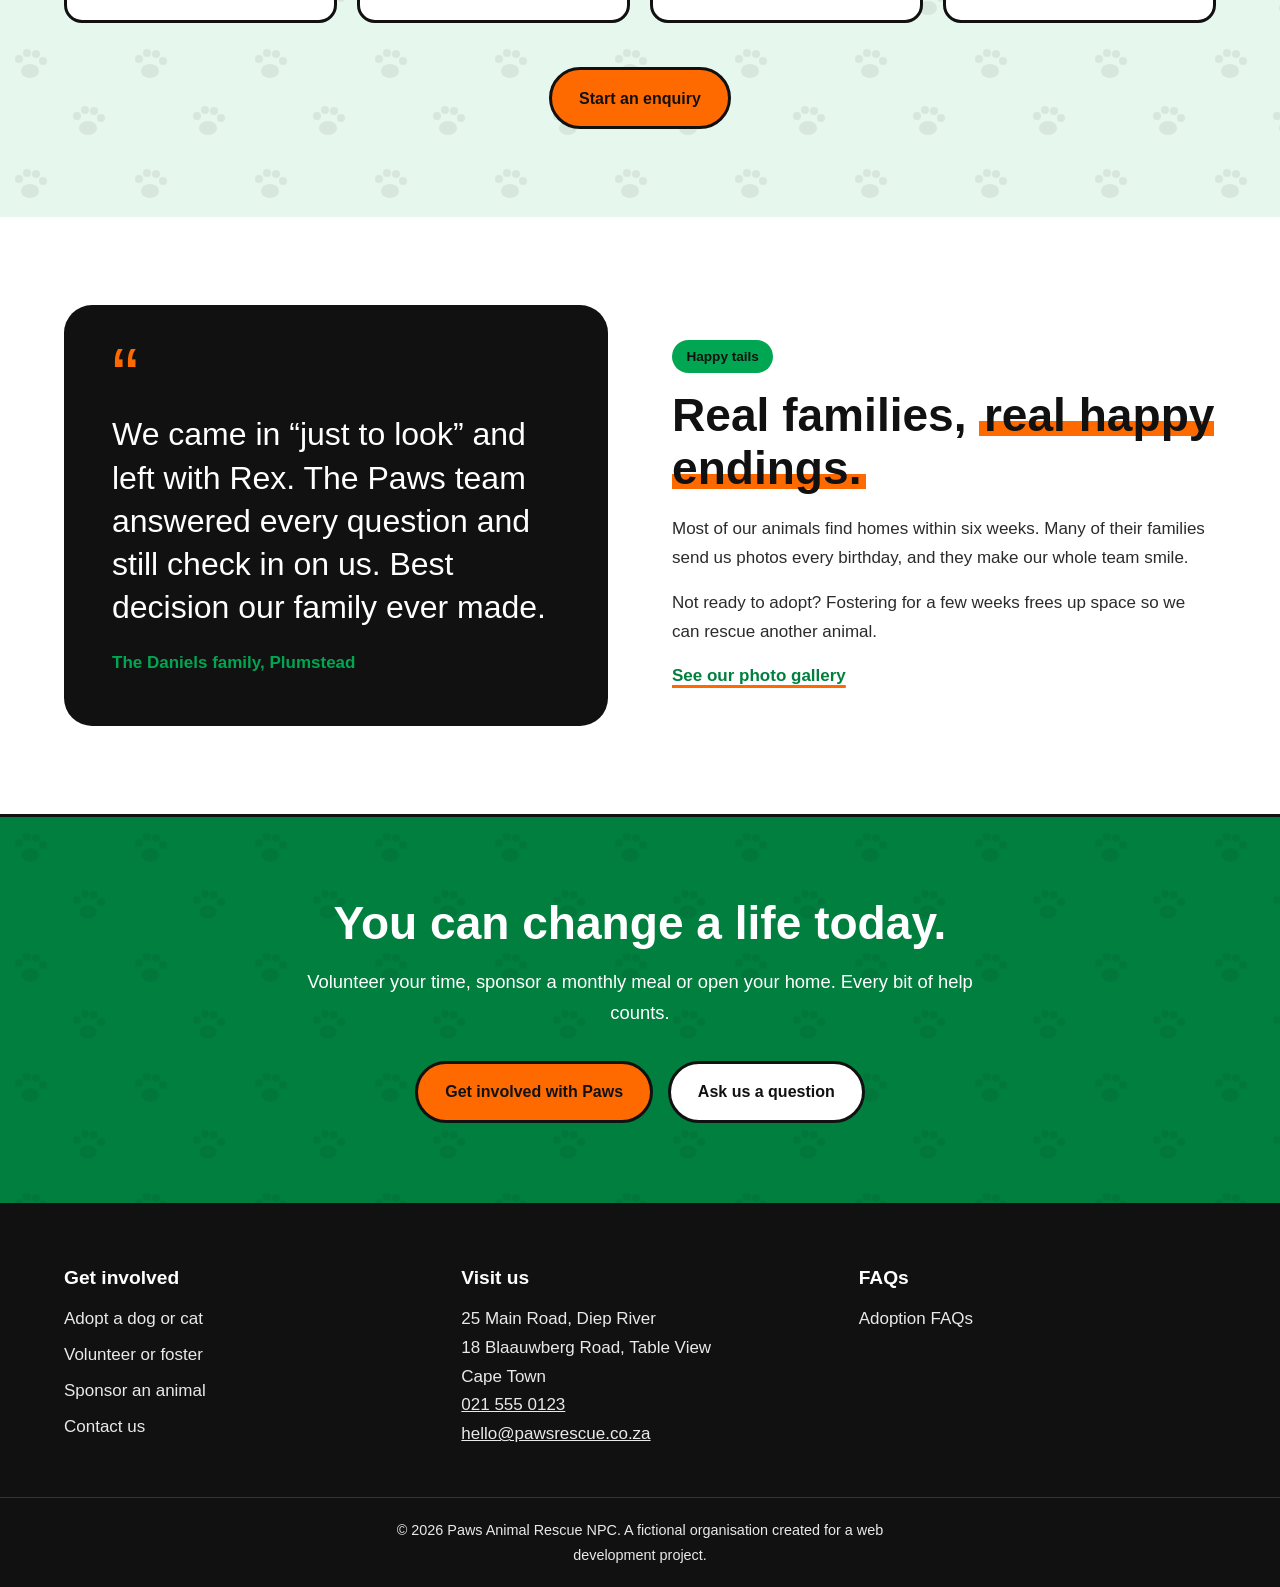
==== commit 3f227d67: "Remove Adopt a pet nav button and hero adoption points Remove the Adopt a pet button from the naviga" ====
--- a/index.html
+++ b/index.html
@@ -70,7 +70,6 @@
                 <li><a href="services.html">Services</a></li>
                 <li><a href="enquiry.html">Enquiry</a></li>
                 <li><a href="contact.html">Contact</a></li>
-                <li class="nav-cta"><a href="index.html#adopt">Adopt a pet</a></li>
             </ul>
             <button class="menu-toggle" id="menuToggle" type="button" aria-label="Open navigation menu" aria-controls="navLinks" aria-expanded="false"><svg class="icon icon-menu icon-open" viewBox="0 0 24 24" fill="none" stroke="currentColor" stroke-width="2" stroke-linecap="round" stroke-linejoin="round" aria-hidden="true" focusable="false"><path d="M4 6h16"/><path d="M4 12h16"/><path d="M4 18h16"/></svg><svg class="icon icon-x icon-close" viewBox="0 0 24 24" fill="none" stroke="currentColor" stroke-width="2" stroke-linecap="round" stroke-linejoin="round" aria-hidden="true" focusable="false"><path d="M18 6 6 18"/><path d="m6 6 12 12"/></svg></button>
         </nav>
@@ -93,12 +92,6 @@
                         <a href="#adopt" class="btn btn-primary">Meet our animals</a>
                         <a href="enquiry.html" class="btn btn-outline">Get involved</a>
                     </div>
-                    <ul class="hero-points" aria-label="Every adoption includes">
-                        <li><svg class="icon icon-check" viewBox="0 0 24 24" fill="none" stroke="currentColor" stroke-width="2" stroke-linecap="round" stroke-linejoin="round" aria-hidden="true" focusable="false"><path d="M20 6 9 17l-5-5"/></svg>Sterilised</li>
-                        <li><svg class="icon icon-check" viewBox="0 0 24 24" fill="none" stroke="currentColor" stroke-width="2" stroke-linecap="round" stroke-linejoin="round" aria-hidden="true" focusable="false"><path d="M20 6 9 17l-5-5"/></svg>Vaccinated</li>
-                        <li><svg class="icon icon-check" viewBox="0 0 24 24" fill="none" stroke="currentColor" stroke-width="2" stroke-linecap="round" stroke-linejoin="round" aria-hidden="true" focusable="false"><path d="M20 6 9 17l-5-5"/></svg>Microchipped</li>
-                        <li><svg class="icon icon-check" viewBox="0 0 24 24" fill="none" stroke="currentColor" stroke-width="2" stroke-linecap="round" stroke-linejoin="round" aria-hidden="true" focusable="false"><path d="M20 6 9 17l-5-5"/></svg>Lifetime support</li>
-                    </ul>
                 </div>
                 <div class="hero-visual">
                     <div class="hero-photo">
